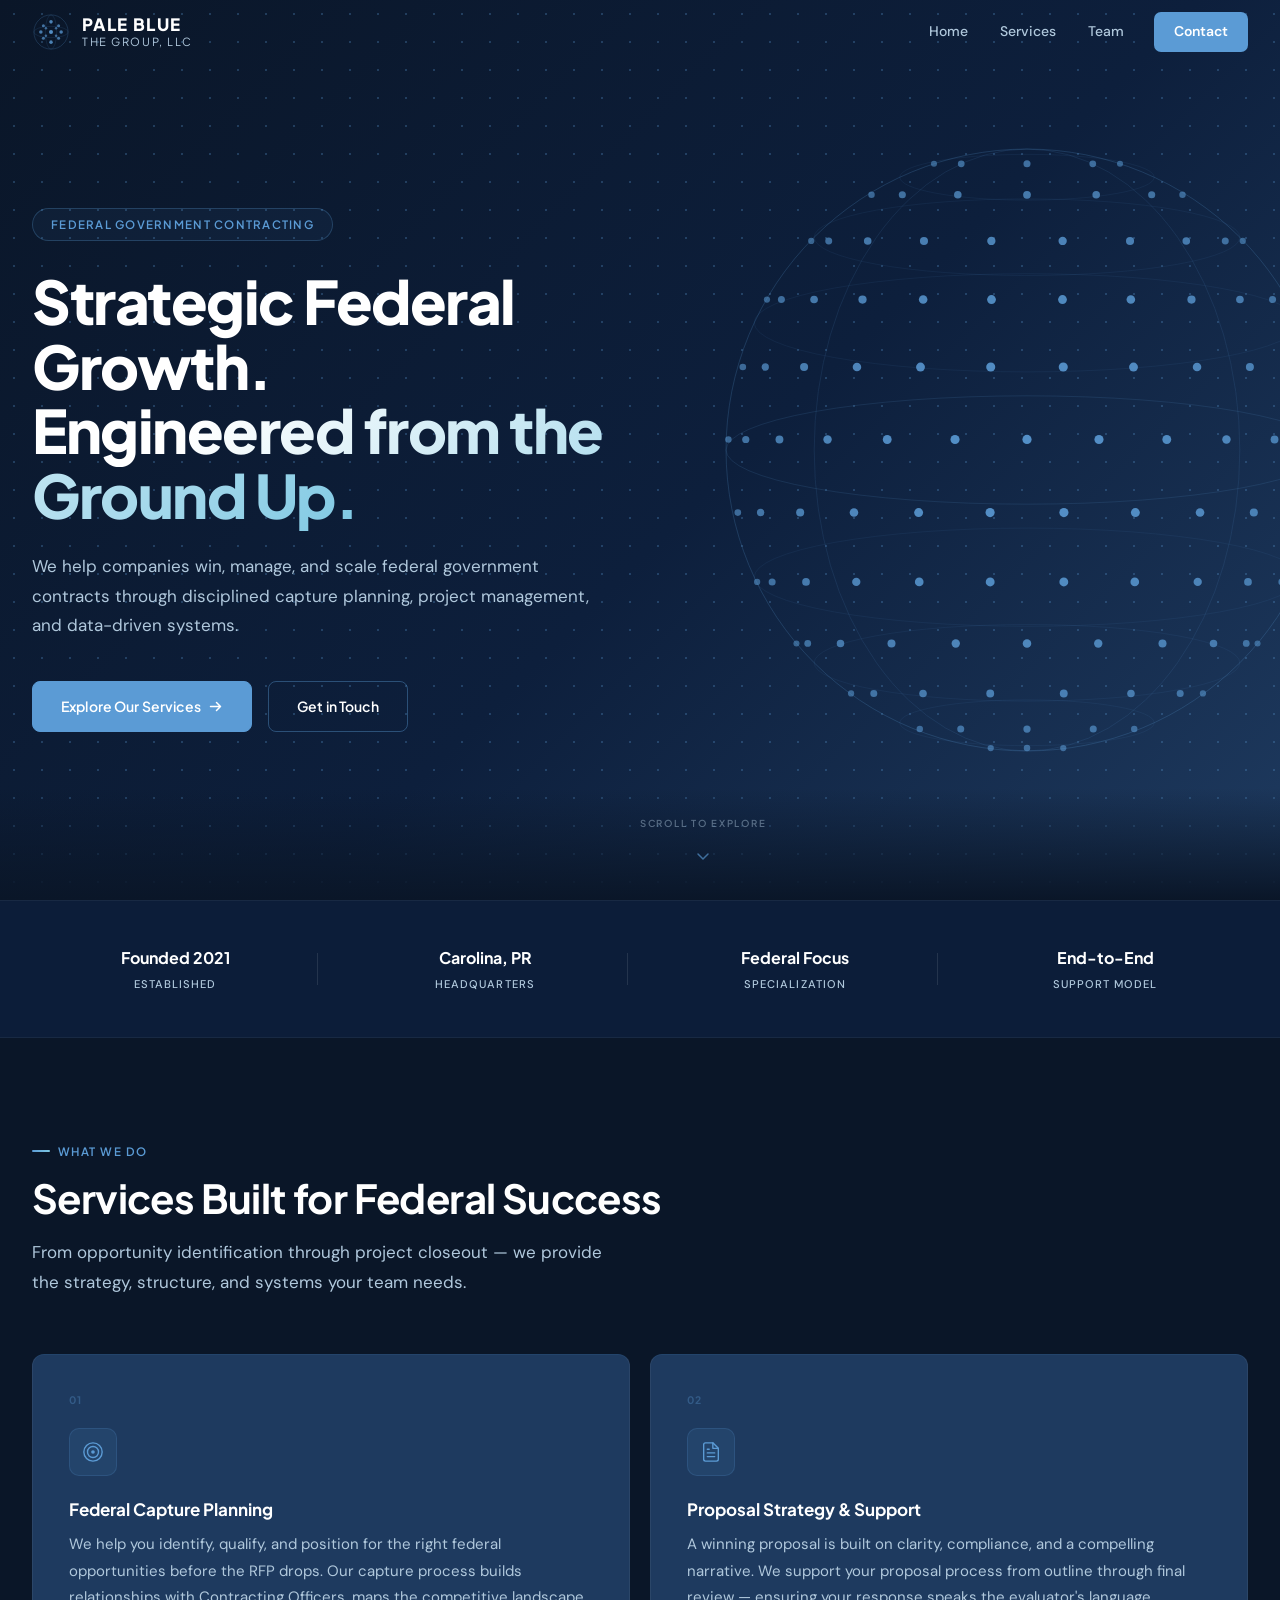
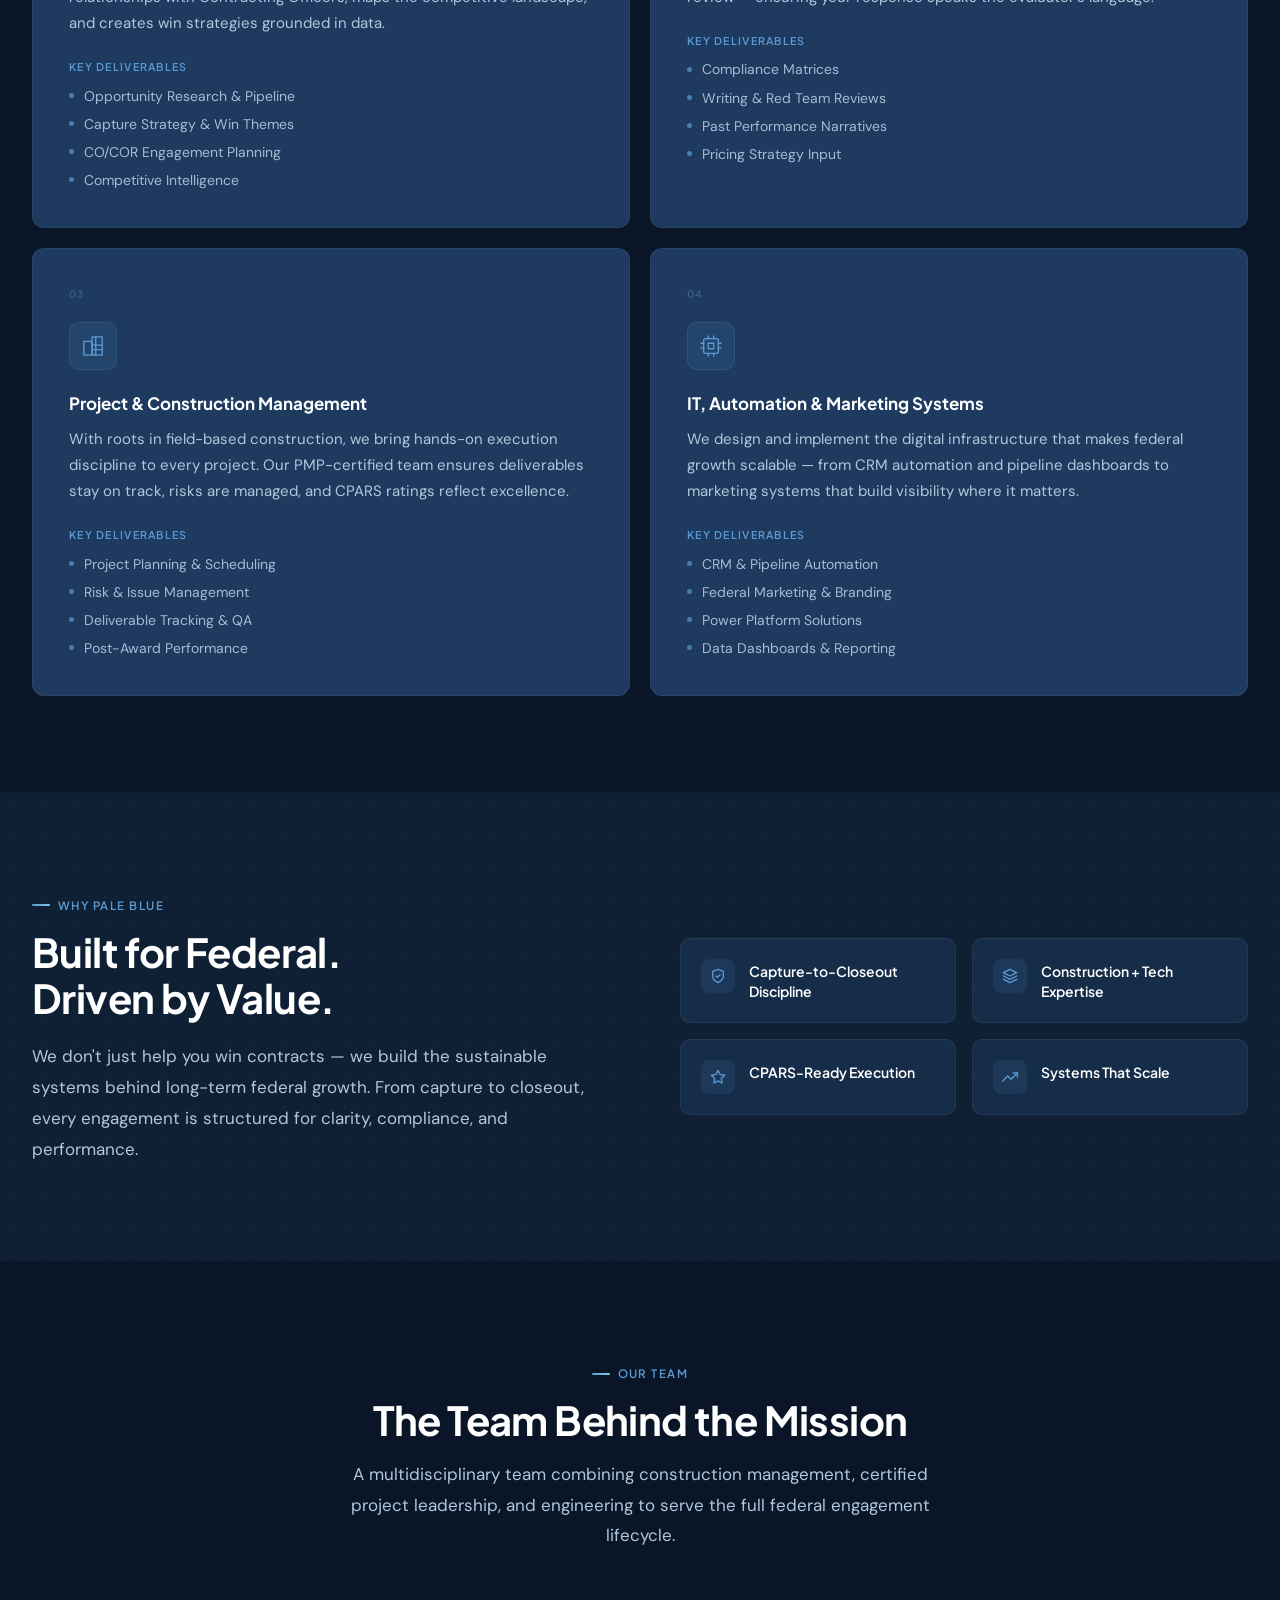
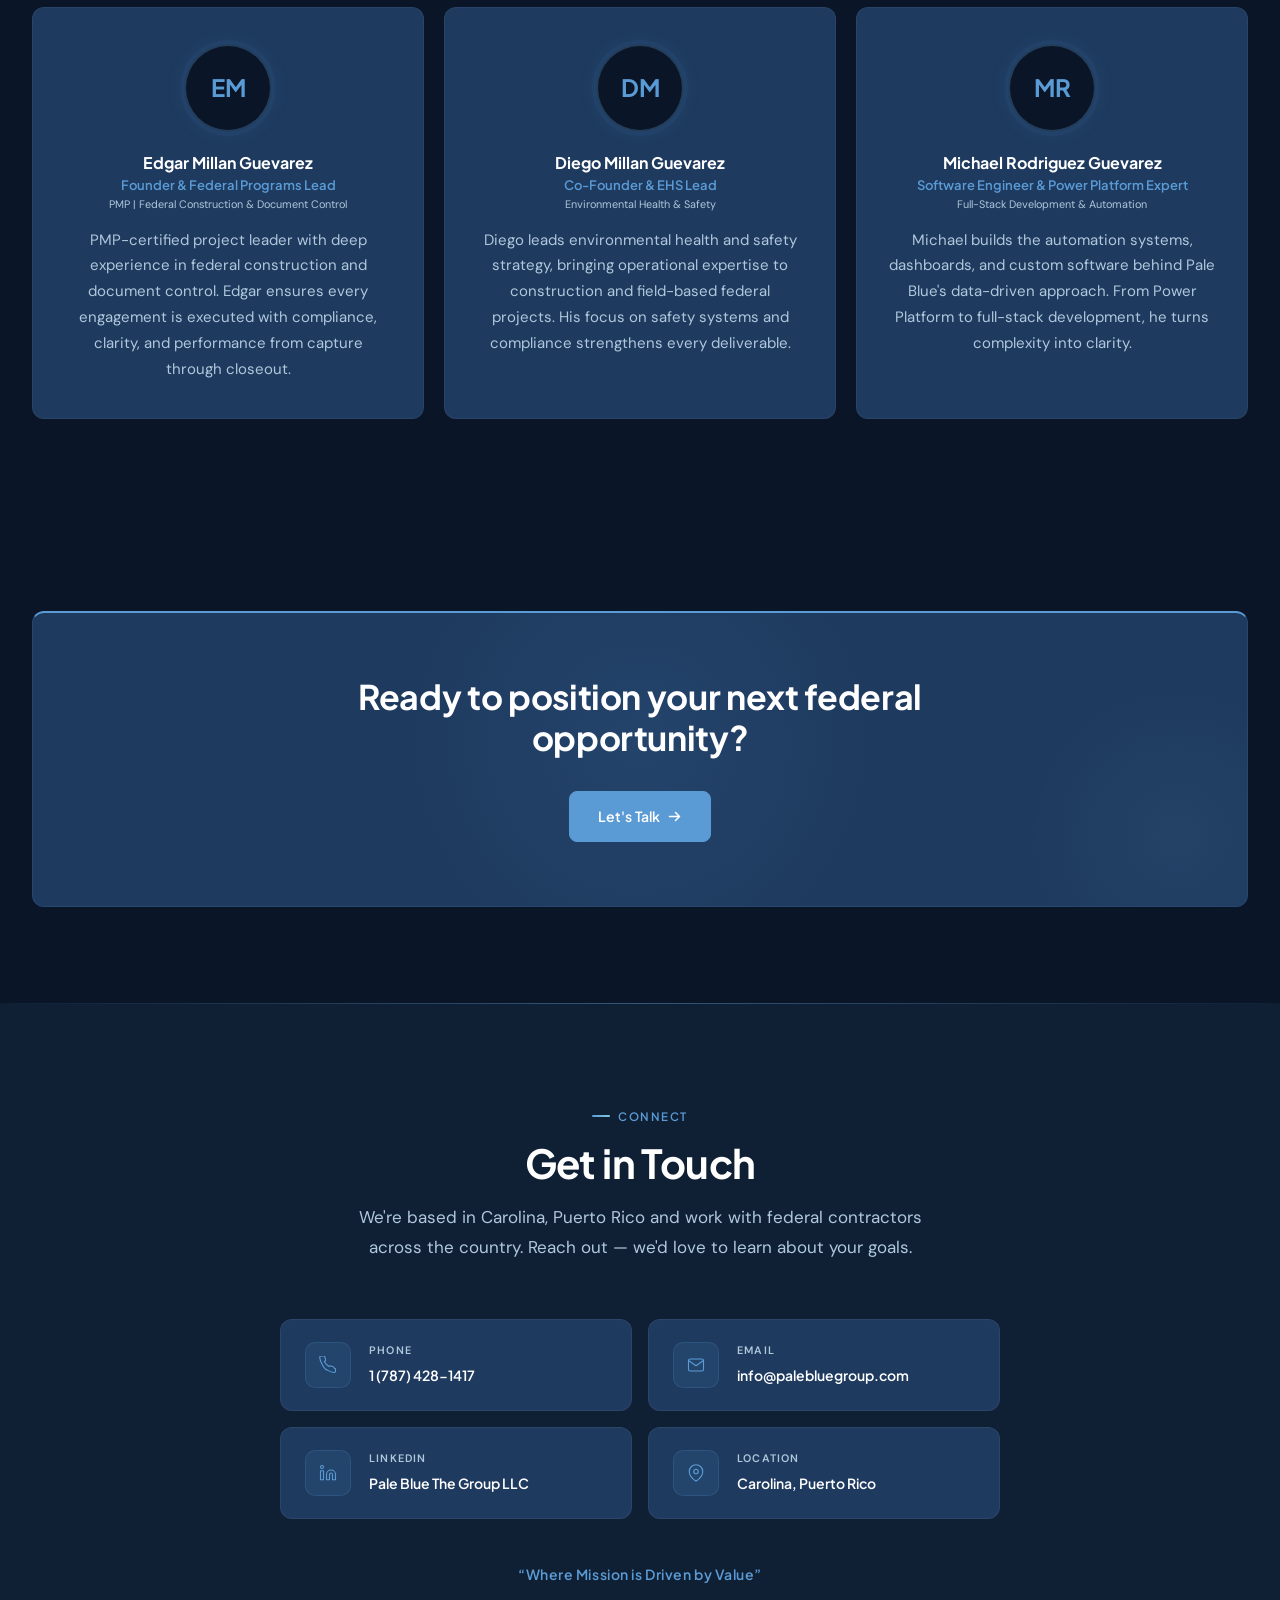
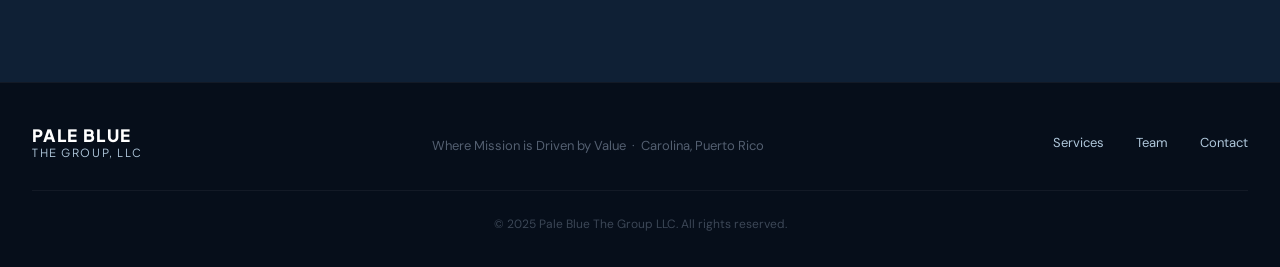
==== index.html @ 9ac55e11 "Rename pale-blue-landing.html to index.html" ====
<!DOCTYPE html>
<html lang="en">
<head>
  <meta charset="UTF-8" />
  <meta name="viewport" content="width=device-width, initial-scale=1.0" />
  <title>Pale Blue The Group LLC | Federal Government Contracting</title>
  <meta name="description" content="Pale Blue The Group LLC helps companies win, manage, and scale federal government contracts through disciplined capture planning, project management, and data-driven systems. Based in Carolina, Puerto Rico." />
  <meta property="og:title" content="Pale Blue The Group LLC | Federal Government Contracting" />
  <meta property="og:description" content="Strategic federal growth, engineered from the ground up. Where Mission is Driven by Value." />
  <meta property="og:type" content="website" />
  <link rel="preconnect" href="https://fonts.googleapis.com" />
  <link rel="preconnect" href="https://fonts.gstatic.com" crossorigin />
  <link href="https://fonts.googleapis.com/css2?family=Plus+Jakarta+Sans:wght@400;500;600;700;800&family=DM+Sans:ital,wght@0,400;0,500;1,400&display=swap" rel="stylesheet" />

  <style>
    /* ============================================================
       CUSTOM PROPERTIES
       ============================================================ */
    :root {
      --navy:        #0a1628;
      --blue:        #1e3a5f;
      --pale:        #5b9bd5;
      --glow:        #7ec8e3;
      --white:       #ffffff;
      --muted:       #b0c8dc;
      --section-alt: #0f2035;
      --darkest:     #060e1a;

      --font-display: 'Plus Jakarta Sans', system-ui, sans-serif;
      --font-body:    'DM Sans', system-ui, sans-serif;

      --max-w:   1280px;
      --r:       12px;
      --py:      6rem;

      --ease-out: cubic-bezier(0.25, 0.1, 0.25, 1);
    }

    /* ============================================================
       RESET & BASE
       ============================================================ */
    *, *::before, *::after { box-sizing: border-box; margin: 0; padding: 0; }
    html { scroll-behavior: smooth; -webkit-text-size-adjust: 100%; }
    body {
      font-family: var(--font-body);
      background: var(--navy);
      color: var(--white);
      line-height: 1.65;
      -webkit-font-smoothing: antialiased;
      -moz-osx-font-smoothing: grayscale;
      overflow-x: hidden;
    }
    a { text-decoration: none; color: inherit; }
    button { cursor: pointer; border: none; background: none; font-family: inherit; }
    ul, ol { list-style: none; }
    img { display: block; max-width: 100%; }
    svg { display: block; }

    /* ============================================================
       LAYOUT
       ============================================================ */
    .container {
      width: 100%;
      max-width: var(--max-w);
      margin: 0 auto;
      padding: 0 1.5rem;
    }
    @media (min-width: 768px)  { .container { padding: 0 2.5rem; } }
    @media (min-width: 1280px) { .container { padding: 0 2rem;   } }

    /* ============================================================
       TYPOGRAPHY BASE
       ============================================================ */
    h1, h2, h3, h4, h5, h6 {
      font-family: var(--font-display);
      font-weight: 700;
      line-height: 1.15;
      color: var(--white);
    }

    /* ============================================================
       ANIMATIONS — HERO (CSS-DRIVEN, ON LOAD)
       ============================================================ */
    @keyframes fadeUp {
      from { opacity: 0; transform: translateY(26px); }
      to   { opacity: 1; transform: translateY(0);    }
    }

    @keyframes globeSpin {
      from { transform: rotate(0deg);   }
      to   { transform: rotate(360deg); }
    }

    @keyframes globePulse {
      0%, 100% { opacity: 0.14; }
      50%       { opacity: 0.26; }
    }

    @keyframes scrollBounce {
      0%, 100% { transform: translateY(0);   opacity: 0.5; }
      50%       { transform: translateY(9px); opacity: 1;   }
    }

    @keyframes lineGrow {
      0%, 100% { opacity: 0.3; height: 28px; }
      50%       { opacity: 0.8; height: 40px; }
    }

    /* ============================================================
       SCROLL-TRIGGER ANIMATIONS (Intersection Observer)
       ============================================================ */
    .reveal {
      opacity: 0;
      transform: translateY(44px) scale(0.97);
      transition: opacity 0.7s cubic-bezier(0.22, 1, 0.36, 1),
                  transform 0.7s cubic-bezier(0.22, 1, 0.36, 1);
    }
    .reveal.visible { opacity: 1; transform: translateY(0) scale(1); }
    .reveal-d1 { transition-delay: 0.12s; }
    .reveal-d2 { transition-delay: 0.24s; }
    .reveal-d3 { transition-delay: 0.36s; }
    .reveal-d4 { transition-delay: 0.48s; }

    /* ============================================================
       SCROLL PROGRESS BAR
       ============================================================ */
    #progress-bar {
      position: fixed;
      top: 0;
      left: 0;
      height: 2px;
      width: 0%;
      background: linear-gradient(90deg, var(--pale), var(--glow));
      z-index: 300;
      transition: width 0.1s linear;
      box-shadow: 0 0 8px rgba(91,155,213,0.6);
    }

    /* ============================================================
       SCROLL HINT (hero bottom)
       ============================================================ */
    .scroll-hint {
      position: absolute;
      bottom: 2.25rem;
      left: 50%;
      transform: translateX(-50%);
      z-index: 10;
      display: flex;
      flex-direction: column;
      align-items: center;
      gap: 0.5rem;
      cursor: pointer;
      animation: fadeUp 0.7s ease-out 1.3s both;
      text-decoration: none;
    }
    .scroll-hint-label {
      font-family: var(--font-display);
      font-size: 0.6rem;
      font-weight: 600;
      letter-spacing: 0.18em;
      text-transform: uppercase;
      color: rgba(176,200,220,0.45);
    }
    .scroll-hint-line {
      width: 1px;
      background: linear-gradient(to bottom, rgba(91,155,213,0.6), transparent);
      animation: lineGrow 2.2s ease-in-out infinite;
    }
    .scroll-hint-chevron {
      color: rgba(91,155,213,0.65);
      animation: scrollBounce 2.2s ease-in-out infinite;
    }

    /* ============================================================
       BUTTONS
       ============================================================ */
    .btn {
      display: inline-flex;
      align-items: center;
      gap: 0.45rem;
      padding: 0.8125rem 1.75rem;
      border-radius: 8px;
      font-family: var(--font-display);
      font-size: 0.875rem;
      font-weight: 600;
      letter-spacing: 0.01em;
      transition: background 0.25s ease, border-color 0.25s ease,
                  transform 0.25s ease, box-shadow 0.25s ease;
      white-space: nowrap;
      cursor: pointer;
    }
    .btn-primary {
      background: var(--pale);
      color: var(--white);
      border: 1.5px solid var(--pale);
    }
    .btn-primary:hover {
      background: var(--glow);
      border-color: var(--glow);
      transform: translateY(-2px);
      box-shadow: 0 8px 28px rgba(91,155,213,0.32);
    }
    .btn-outline {
      background: transparent;
      color: var(--white);
      border: 1.5px solid rgba(91,155,213,0.4);
    }
    .btn-outline:hover {
      background: rgba(91,155,213,0.07);
      border-color: rgba(91,155,213,0.65);
      transform: translateY(-2px);
    }

    /* ============================================================
       SECTION SHARED
       ============================================================ */
    .eyebrow {
      display: inline-flex;
      align-items: center;
      gap: 0.5rem;
      font-family: var(--font-display);
      font-size: 0.72rem;
      font-weight: 600;
      letter-spacing: 0.13em;
      text-transform: uppercase;
      color: var(--pale);
      margin-bottom: 0.875rem;
    }
    .eyebrow::before {
      content: '';
      display: block;
      width: 18px;
      height: 2px;
      background: linear-gradient(90deg, var(--pale), var(--glow));
      border-radius: 1px;
      flex-shrink: 0;
    }
    .section-title {
      font-size: clamp(1.75rem, 3.5vw, 2.5rem);
      font-weight: 700;
      letter-spacing: -0.015em;
    }
    .section-sub {
      margin-top: 1rem;
      font-size: 1.0625rem;
      line-height: 1.8;
      color: var(--muted);
      max-width: 580px;
    }
    .section-header { margin-bottom: 3.5rem; }
    .section-header.centered { text-align: center; }
    .section-header.centered .section-sub { margin-left: auto; margin-right: auto; }

    /* ============================================================
       NAVBAR
       ============================================================ */
    #navbar {
      position: fixed;
      inset: 0 0 auto;
      z-index: 100;
      background: transparent;
      transition: background 0.3s ease, box-shadow 0.3s ease, backdrop-filter 0.3s ease;
    }
    #navbar.scrolled {
      background: rgba(10,22,40,0.97);
      box-shadow: 0 1px 0 rgba(91,155,213,0.1);
      backdrop-filter: blur(10px);
      -webkit-backdrop-filter: blur(10px);
    }
    .nav-inner {
      display: flex;
      align-items: center;
      justify-content: space-between;
      height: 64px;
    }
    .logo {
      display: flex;
      align-items: center;
      gap: 0.75rem;
    }
    .logo-globe-sm {
      flex-shrink: 0;
    }
    .logo-text {
      display: flex;
      flex-direction: column;
      line-height: 1;
    }
    .logo-main {
      font-family: var(--font-display);
      font-size: 1.0625rem;
      font-weight: 800;
      letter-spacing: 0.08em;
      color: var(--white);
    }
    .logo-sub {
      font-family: var(--font-display);
      font-size: 0.7rem;
      font-weight: 400;
      letter-spacing: 0.14em;
      text-transform: uppercase;
      color: var(--muted);
      margin-top: 3px;
    }
    .nav-links {
      display: none;
      align-items: center;
      gap: 0.25rem;
    }
    @media (min-width: 768px) { .nav-links { display: flex; } }
    .nav-links a {
      padding: 0.5rem 0.875rem;
      font-family: var(--font-body);
      font-size: 0.875rem;
      font-weight: 500;
      color: var(--muted);
      border-radius: 7px;
      transition: color 0.2s ease, background 0.2s ease;
    }
    .nav-links a:hover { color: var(--white); background: rgba(255,255,255,0.05); }
    .nav-cta {
      margin-left: 0.75rem;
      padding: 0.5rem 1.25rem !important;
      background: var(--pale) !important;
      color: var(--white) !important;
      border-radius: 8px;
      font-weight: 600 !important;
      transition: background 0.2s ease, transform 0.2s ease, box-shadow 0.2s ease !important;
    }
    .nav-cta:hover {
      background: var(--glow) !important;
      transform: translateY(-1px) !important;
      box-shadow: 0 4px 16px rgba(91,155,213,0.3) !important;
    }
    .hamburger {
      display: flex;
      align-items: center;
      justify-content: center;
      width: 40px;
      height: 40px;
      color: var(--muted);
      border-radius: 8px;
      transition: background 0.2s ease, color 0.2s ease;
    }
    .hamburger:hover { background: rgba(255,255,255,0.06); color: var(--white); }
    @media (min-width: 768px) { .hamburger { display: none; } }

    /* ============================================================
       MOBILE MENU
       ============================================================ */
    #mobile-menu {
      position: fixed;
      inset: 0;
      z-index: 200;
      background: var(--navy);
      display: flex;
      flex-direction: column;
      padding: 1.25rem 1.5rem 2.5rem;
      transform: translateX(100%);
      transition: transform 0.32s var(--ease-out);
    }
    #mobile-menu.open { transform: translateX(0); }
    .mob-header {
      display: flex;
      align-items: center;
      justify-content: space-between;
      height: 64px;
      margin-bottom: 2rem;
    }
    .mob-close {
      display: flex;
      align-items: center;
      justify-content: center;
      width: 40px;
      height: 40px;
      color: var(--muted);
      border-radius: 8px;
      transition: color 0.2s ease;
    }
    .mob-close:hover { color: var(--white); }
    .mob-nav { display: flex; flex-direction: column; gap: 0.375rem; }
    .mob-nav a {
      display: block;
      padding: 1rem 1.25rem;
      font-family: var(--font-display);
      font-size: 1.125rem;
      font-weight: 600;
      color: var(--muted);
      border-radius: 10px;
      transition: background 0.2s ease, color 0.2s ease;
    }
    .mob-nav a:hover { background: rgba(255,255,255,0.05); color: var(--white); }
    .mob-footer {
      margin-top: auto;
      padding-top: 1.75rem;
      border-top: 1px solid rgba(255,255,255,0.07);
    }
    .mob-footer p { font-size: 0.8125rem; color: var(--muted); }

    /* ============================================================
       HERO
       ============================================================ */
    #hero {
      position: relative;
      min-height: 100vh;
      background: linear-gradient(135deg, var(--navy) 0%, #0d1f3c 55%, var(--blue) 100%);
      display: flex;
      align-items: center;
      overflow: hidden;
    }
    /* Dot grid overlay */
    #hero::before {
      content: '';
      position: absolute;
      inset: 0;
      background-image: radial-gradient(circle, rgba(91,155,213,0.28) 1px, transparent 1px);
      background-size: 28px 28px;
      pointer-events: none;
    }
    /* Bottom fade */
    #hero::after {
      content: '';
      position: absolute;
      bottom: 0;
      left: 0;
      right: 0;
      height: 7rem;
      background: linear-gradient(to top, var(--navy), transparent);
      pointer-events: none;
    }
    .hero-globe-wrap {
      position: absolute;
      right: -6%;
      top: 50%;
      transform: translateY(-50%);
      width: 52vw;
      max-width: 660px;
      aspect-ratio: 1 / 1;
      pointer-events: none;
      animation: globePulse 9s ease-in-out infinite;
    }
    .hero-globe-wrap svg {
      width: 100%;
      height: 100%;
      animation: globeSpin 100s linear infinite;
    }
    @media (max-width: 767px) {
      .hero-globe-wrap {
        right: -25%;
        top: 20%;
        transform: none;
        width: 95vw;
        opacity: 0.45;
        animation: globePulse 9s ease-in-out infinite;
      }
      .hero-globe-wrap svg { animation: none; }
    }
    .hero-inner {
      position: relative;
      z-index: 2;
      padding-top: 8.5rem;
      padding-bottom: 5rem;
    }
    @media (min-width: 768px) { .hero-inner { padding-top: 7.5rem; padding-bottom: 5rem; } }
    .hero-content { max-width: 700px; }
    .hero-eyebrow {
      display: inline-flex;
      align-items: center;
      gap: 0.5rem;
      padding: 0.375rem 1.125rem;
      border: 1px solid rgba(91,155,213,0.28);
      background: rgba(91,155,213,0.06);
      border-radius: 100px;
      font-family: var(--font-display);
      font-size: 0.72rem;
      font-weight: 600;
      letter-spacing: 0.11em;
      text-transform: uppercase;
      color: var(--pale);
      margin-bottom: 1.75rem;
      animation: fadeUp 0.7s ease-out 0s both;
    }
    .hero-title {
      font-size: clamp(2.25rem, 5vw, 3.75rem);
      font-weight: 800;
      line-height: 1.08;
      letter-spacing: -0.025em;
      margin-bottom: 1.5rem;
      animation: fadeUp 0.7s ease-out 0.18s both;
    }
    .hero-title .gradient-text {
      background: linear-gradient(135deg, var(--white) 20%, var(--glow) 100%);
      -webkit-background-clip: text;
      -webkit-text-fill-color: transparent;
      background-clip: text;
    }
    .hero-sub {
      font-size: 1.0625rem;
      line-height: 1.75;
      color: var(--muted);
      max-width: 570px;
      margin-bottom: 2.5rem;
      animation: fadeUp 0.7s ease-out 0.36s both;
    }
    .hero-ctas {
      display: flex;
      flex-wrap: wrap;
      gap: 1rem;
      animation: fadeUp 0.7s ease-out 0.54s both;
    }

    /* ============================================================
       TRUST BAR
       ============================================================ */
    #trust {
      background: rgba(13,31,60,0.85);
      border-top: 1px solid rgba(255,255,255,0.05);
      border-bottom: 1px solid rgba(255,255,255,0.05);
      padding: 2.25rem 0;
    }
    .trust-grid {
      display: grid;
      grid-template-columns: repeat(2, 1fr);
      gap: 1.5rem;
    }
    @media (min-width: 640px) { .trust-grid { grid-template-columns: repeat(4, 1fr); } }
    .trust-item {
      position: relative;
      display: flex;
      flex-direction: column;
      align-items: center;
      text-align: center;
      padding: 0.5rem 1rem;
    }
    @media (min-width: 640px) {
      .trust-item:not(:last-child)::after {
        content: '';
        position: absolute;
        right: 0;
        top: 50%;
        transform: translateY(-50%);
        width: 1px;
        height: 2rem;
        background: rgba(255,255,255,0.1);
      }
    }
    .trust-value {
      font-family: var(--font-display);
      font-size: 1rem;
      font-weight: 700;
      color: var(--white);
      margin-bottom: 0.2rem;
    }
    .trust-label {
      font-size: 0.7rem;
      font-weight: 500;
      color: var(--muted);
      letter-spacing: 0.09em;
      text-transform: uppercase;
    }

    /* ============================================================
       SERVICES
       ============================================================ */
    #services {
      padding: var(--py) 0;
      background: var(--navy);
    }
    .services-grid {
      display: grid;
      grid-template-columns: 1fr;
      gap: 1.25rem;
    }
    @media (min-width: 768px) {
      .services-grid { grid-template-columns: repeat(2, 1fr); }
    }
    .card {
      background: var(--blue);
      border: 1px solid rgba(255,255,255,0.06);
      border-top: 1px solid rgba(91,155,213,0.1);
      border-radius: var(--r);
      padding: 2.25rem;
      transition: transform 0.35s cubic-bezier(0.22,1,0.36,1),
                  box-shadow 0.35s ease,
                  border-color 0.35s ease;
      position: relative;
      overflow: hidden;
    }
    .card::after {
      content: '';
      position: absolute;
      inset: 0;
      background: linear-gradient(135deg, rgba(91,155,213,0.04) 0%, transparent 60%);
      opacity: 0;
      transition: opacity 0.35s ease;
      pointer-events: none;
    }
    .card:hover {
      transform: translateY(-6px);
      box-shadow: 0 12px 48px rgba(10,22,40,0.6), 0 0 0 1px rgba(91,155,213,0.25);
      border-color: rgba(91,155,213,0.3);
      border-top-color: rgba(91,155,213,0.5);
    }
    .card:hover::after { opacity: 1; }
    .card-num {
      font-family: var(--font-display);
      font-size: 0.65rem;
      font-weight: 700;
      letter-spacing: 0.12em;
      color: rgba(91,155,213,0.35);
      margin-bottom: 1.25rem;
    }
    .card-icon {
      display: flex;
      align-items: center;
      justify-content: center;
      width: 48px;
      height: 48px;
      border-radius: 10px;
      background: rgba(91,155,213,0.1);
      border: 1px solid rgba(91,155,213,0.18);
      color: var(--pale);
      margin-bottom: 1.5rem;
    }
    .card-icon svg {
      width: 22px;
      height: 22px;
      stroke: currentColor;
      stroke-width: 1.5;
      fill: none;
      stroke-linecap: round;
      stroke-linejoin: round;
    }
    .card-title {
      font-family: var(--font-display);
      font-size: 1.0625rem;
      font-weight: 700;
      color: var(--white);
      margin-bottom: 0.75rem;
    }
    .card-desc {
      font-size: 0.9375rem;
      line-height: 1.74;
      color: var(--muted);
      margin-bottom: 1.375rem;
    }
    .deliverables-heading {
      font-family: var(--font-display);
      font-size: 0.67rem;
      font-weight: 600;
      letter-spacing: 0.12em;
      text-transform: uppercase;
      color: var(--pale);
      margin-bottom: 0.625rem;
    }
    .deliverables-list {
      display: flex;
      flex-direction: column;
      gap: 0.45rem;
    }
    .del-item {
      display: flex;
      align-items: flex-start;
      gap: 0.6rem;
      font-size: 0.875rem;
      color: rgba(176,200,220,0.92);
      line-height: 1.5;
    }
    .del-dot {
      flex-shrink: 0;
      width: 5px;
      height: 5px;
      border-radius: 50%;
      background: var(--pale);
      opacity: 0.7;
      margin-top: 0.45rem;
    }

    /* ============================================================
       WHY PALE BLUE
       ============================================================ */
    #why {
      padding: var(--py) 0;
      background: var(--section-alt);
      position: relative;
    }
    #why::before {
      content: '';
      position: absolute;
      inset: 0;
      background-image: radial-gradient(circle, rgba(91,155,213,0.07) 1px, transparent 1px);
      background-size: 30px 30px;
      pointer-events: none;
    }
    .why-inner {
      position: relative;
      z-index: 1;
      display: grid;
      grid-template-columns: 1fr;
      gap: 3rem;
    }
    @media (min-width: 1024px) {
      .why-inner {
        grid-template-columns: 1fr 1fr;
        gap: 5rem;
        align-items: center;
      }
    }
    .why-body {
      font-size: 1.0625rem;
      line-height: 1.82;
      color: var(--muted);
      margin-top: 1.25rem;
    }
    .value-grid {
      display: grid;
      grid-template-columns: 1fr 1fr;
      gap: 1rem;
    }
    .value-point {
      background: rgba(30,58,95,0.5);
      border: 1px solid rgba(255,255,255,0.06);
      border-radius: 10px;
      padding: 1.25rem;
      display: flex;
      align-items: flex-start;
      gap: 0.875rem;
      transition: border-color 0.3s ease;
    }
    .value-point:hover { border-color: rgba(91,155,213,0.22); }
    .value-icon {
      flex-shrink: 0;
      width: 34px;
      height: 34px;
      display: flex;
      align-items: center;
      justify-content: center;
      background: rgba(91,155,213,0.1);
      border-radius: 8px;
      color: var(--pale);
    }
    .value-icon svg {
      width: 16px;
      height: 16px;
      stroke: currentColor;
      stroke-width: 2;
      fill: none;
      stroke-linecap: round;
      stroke-linejoin: round;
    }
    .value-text {
      font-family: var(--font-display);
      font-size: 0.875rem;
      font-weight: 600;
      color: var(--white);
      line-height: 1.4;
      padding-top: 0.2rem;
    }

    /* ============================================================
       TEAM
       ============================================================ */
    #team {
      padding: var(--py) 0;
      background: var(--navy);
    }
    .team-grid {
      display: grid;
      grid-template-columns: 1fr;
      gap: 1.25rem;
    }
    @media (min-width: 640px)  { .team-grid { grid-template-columns: repeat(2, 1fr); } }
    @media (min-width: 1024px) { .team-grid { grid-template-columns: repeat(3, 1fr); } }
    .team-card {
      background: var(--blue);
      border: 1px solid rgba(255,255,255,0.05);
      border-radius: var(--r);
      padding: 2.25rem 2rem;
      text-align: center;
      transition: border-color 0.3s ease, box-shadow 0.3s ease, transform 0.3s ease;
    }
    .team-card:hover {
      border-color: rgba(91,155,213,0.18);
      box-shadow: 0 4px 32px rgba(10,22,40,0.55);
      transform: translateY(-3px);
    }
    .team-avatar {
      width: 88px;
      height: 88px;
      border-radius: 50%;
      background: var(--navy);
      border: 2px solid rgba(91,155,213,0.3);
      display: flex;
      align-items: center;
      justify-content: center;
      margin: 0 auto 1.375rem;
      box-shadow: 0 0 0 4px rgba(91,155,213,0.06), 0 0 20px rgba(91,155,213,0.1);
      transition: box-shadow 0.3s ease, border-color 0.3s ease;
    }
    .team-card:hover .team-avatar {
      border-color: rgba(91,155,213,0.55);
      box-shadow: 0 0 0 5px rgba(91,155,213,0.1), 0 0 28px rgba(91,155,213,0.2);
    }
    .team-initials {
      font-family: var(--font-display);
      font-size: 1.5rem;
      font-weight: 700;
      color: var(--pale);
    }
    .team-name {
      font-family: var(--font-display);
      font-size: 1rem;
      font-weight: 700;
      color: var(--white);
      margin-bottom: 0.25rem;
    }
    .team-role {
      font-family: var(--font-display);
      font-size: 0.8125rem;
      font-weight: 600;
      color: var(--pale);
      margin-bottom: 0.9375rem;
      line-height: 1.4;
    }
    .team-bio {
      font-size: 0.9375rem;
      line-height: 1.72;
      color: var(--muted);
    }

    /* ============================================================
       CTA BANNER
       ============================================================ */
    #cta {
      padding: var(--py) 0;
      background: var(--navy);
    }
    .cta-card {
      position: relative;
      overflow: hidden;
      background: var(--blue);
      border: 1px solid rgba(91,155,213,0.15);
      border-top: 2px solid var(--pale);
      border-radius: var(--r);
      padding: 4rem 2.5rem;
      text-align: center;
    }
    /* Radial glow backdrop */
    .cta-card::before {
      content: '';
      position: absolute;
      top: -120px;
      left: 50%;
      transform: translateX(-50%);
      width: 500px;
      height: 500px;
      background: radial-gradient(circle, rgba(91,155,213,0.1) 0%, transparent 65%);
      pointer-events: none;
    }
    .cta-card::after {
      content: '';
      position: absolute;
      bottom: -80px;
      right: -80px;
      width: 300px;
      height: 300px;
      background: radial-gradient(circle, rgba(126,200,227,0.06) 0%, transparent 70%);
      pointer-events: none;
    }
    .cta-title {
      position: relative;
      z-index: 1;
      font-size: clamp(1.5rem, 3vw, 2.125rem);
      font-weight: 700;
      letter-spacing: -0.01em;
      max-width: 640px;
      margin: 0 auto 2rem;
      line-height: 1.2;
    }
    .cta-btn-wrap {
      position: relative;
      z-index: 1;
    }

    /* ============================================================
       CONTACT
       ============================================================ */
    #contact {
      padding: var(--py) 0;
      background: var(--section-alt);
      position: relative;
    }
    /* Pale blue divider at top */
    #contact::before {
      content: '';
      position: absolute;
      top: 0;
      left: 0;
      right: 0;
      height: 1px;
      background: linear-gradient(90deg, transparent 0%, var(--pale) 50%, transparent 100%);
      opacity: 0.45;
    }
    .contact-grid {
      display: grid;
      grid-template-columns: repeat(2, 1fr);
      gap: 1rem;
      max-width: 720px;
      margin: 0 auto;
    }
    @media (max-width: 500px) { .contact-grid { grid-template-columns: 1fr; } }
    .contact-item {
      display: flex;
      align-items: center;
      gap: 1.125rem;
      padding: 1.375rem 1.5rem;
      background: var(--blue);
      border: 1px solid rgba(255,255,255,0.06);
      border-radius: var(--r);
      color: inherit;
      transition: border-color 0.3s ease, background 0.3s ease, transform 0.3s ease;
    }
    .contact-item:hover {
      border-color: rgba(91,155,213,0.28);
      background: rgba(30,58,95,0.85);
      transform: translateY(-2px);
    }
    .contact-icon-wrap {
      flex-shrink: 0;
      width: 46px;
      height: 46px;
      border-radius: 10px;
      background: rgba(91,155,213,0.1);
      border: 1px solid rgba(91,155,213,0.18);
      display: flex;
      align-items: center;
      justify-content: center;
      color: var(--pale);
    }
    .contact-icon-wrap svg {
      width: 18px;
      height: 18px;
      stroke: currentColor;
      stroke-width: 1.5;
      fill: none;
      stroke-linecap: round;
      stroke-linejoin: round;
    }
    .contact-label {
      display: block;
      font-size: 0.68rem;
      font-weight: 600;
      letter-spacing: 0.11em;
      text-transform: uppercase;
      color: var(--muted);
      margin-bottom: 0.25rem;
    }
    .contact-value {
      display: block;
      font-family: var(--font-display);
      font-size: 0.875rem;
      font-weight: 600;
      color: var(--white);
    }
    .contact-tagline {
      text-align: center;
      margin-top: 2.75rem;
      font-family: var(--font-display);
      font-size: 0.875rem;
      font-weight: 600;
      color: var(--pale);
      letter-spacing: 0.04em;
      opacity: 0.85;
    }

    /* ============================================================
       FOOTER
       ============================================================ */
    footer {
      background: var(--darkest);
      border-top: 1px solid rgba(255,255,255,0.05);
      padding: 2.75rem 0 2rem;
    }
    .footer-top {
      display: flex;
      flex-direction: column;
      align-items: center;
      gap: 1.75rem;
      text-align: center;
      padding-bottom: 2rem;
      border-bottom: 1px solid rgba(255,255,255,0.05);
    }
    @media (min-width: 768px) {
      .footer-top {
        flex-direction: row;
        justify-content: space-between;
        text-align: left;
      }
    }
    .footer-tagline {
      font-size: 0.8125rem;
      color: rgba(148,163,184,0.55);
      margin-top: 0.35rem;
    }
    .footer-nav {
      display: flex;
      align-items: center;
      gap: 2rem;
    }
    .footer-nav a {
      font-size: 0.8125rem;
      color: var(--muted);
      transition: color 0.2s ease;
    }
    .footer-nav a:hover { color: var(--white); }
    .footer-bottom {
      padding-top: 1.5rem;
      text-align: center;
    }
    .footer-copy {
      font-size: 0.75rem;
      color: rgba(148,163,184,0.38);
    }
  </style>
</head>

<body>

  <!-- Scroll progress indicator -->
  <div id="progress-bar" aria-hidden="true"></div>

  <!-- ============================================================
       NAVBAR
       ============================================================ -->
  <header id="navbar">
    <div class="container nav-inner">
      <!-- Logo -->
      <a href="#hero" class="logo" aria-label="Pale Blue The Group LLC — Home">
        <!-- Small globe SVG -->
        <svg class="logo-globe-sm" width="38" height="38" viewBox="0 0 30 30" fill="none" xmlns="http://www.w3.org/2000/svg" aria-hidden="true">
          <circle cx="15" cy="15" r="13.5" stroke="rgba(91,155,213,0.35)" stroke-width="0.5" fill="none"/>
          <ellipse cx="15" cy="15" rx="13.5" ry="4.5" stroke="rgba(91,155,213,0.2)" stroke-width="0.5" fill="none"/>
          <ellipse cx="15" cy="15" rx="4.5" ry="13.5" stroke="rgba(91,155,213,0.2)" stroke-width="0.5" fill="none"/>
          <circle cx="15" cy="7"  r="1.4" fill="#5b9bd5" opacity="0.8"/>
          <circle cx="21" cy="10" r="1.2" fill="#5b9bd5" opacity="0.7"/>
          <circle cx="23" cy="15" r="1.4" fill="#5b9bd5" opacity="0.75"/>
          <circle cx="21" cy="20" r="1.2" fill="#5b9bd5" opacity="0.7"/>
          <circle cx="15" cy="23" r="1.4" fill="#5b9bd5" opacity="0.8"/>
          <circle cx="9"  cy="20" r="1.2" fill="#5b9bd5" opacity="0.7"/>
          <circle cx="7"  cy="15" r="1.4" fill="#5b9bd5" opacity="0.75"/>
          <circle cx="9"  cy="10" r="1.2" fill="#5b9bd5" opacity="0.7"/>
          <circle cx="15" cy="15" r="1.6" fill="#5b9bd5" opacity="0.9"/>
          <circle cx="19" cy="12" r="1.0" fill="#5b9bd5" opacity="0.6"/>
          <circle cx="19" cy="18" r="1.0" fill="#5b9bd5" opacity="0.6"/>
          <circle cx="11" cy="18" r="1.0" fill="#5b9bd5" opacity="0.6"/>
          <circle cx="11" cy="12" r="1.0" fill="#5b9bd5" opacity="0.6"/>
        </svg>
        <div class="logo-text">
          <span class="logo-main">PALE BLUE</span>
          <span class="logo-sub">THE GROUP, LLC</span>
        </div>
      </a>

      <!-- Desktop nav -->
      <nav class="nav-links" aria-label="Primary navigation">
        <a href="#hero">Home</a>
        <a href="#services">Services</a>
        <a href="#team">Team</a>
        <a href="#contact" class="nav-cta">Contact</a>
      </nav>

      <!-- Hamburger -->
      <button class="hamburger" id="hamburger" aria-label="Open mobile menu" aria-expanded="false" aria-controls="mobile-menu">
        <svg width="20" height="20" viewBox="0 0 20 20" fill="none" aria-hidden="true">
          <line x1="2" y1="5"  x2="18" y2="5"  stroke="currentColor" stroke-width="1.5" stroke-linecap="round"/>
          <line x1="2" y1="10" x2="18" y2="10" stroke="currentColor" stroke-width="1.5" stroke-linecap="round"/>
          <line x1="2" y1="15" x2="14" y2="15" stroke="currentColor" stroke-width="1.5" stroke-linecap="round"/>
        </svg>
      </button>
    </div>
  </header>

  <!-- ============================================================
       MOBILE MENU
       ============================================================ -->
  <div id="mobile-menu" role="dialog" aria-modal="true" aria-label="Mobile navigation">
    <div class="mob-header">
      <a href="#hero" class="logo" aria-label="Home">
        <div class="logo-text">
          <span class="logo-main">PALE BLUE</span>
          <span class="logo-sub">THE GROUP, LLC</span>
        </div>
      </a>
      <button class="mob-close" id="mob-close" aria-label="Close mobile menu">
        <svg width="20" height="20" viewBox="0 0 20 20" fill="none" aria-hidden="true">
          <line x1="4" y1="4" x2="16" y2="16" stroke="currentColor" stroke-width="1.5" stroke-linecap="round"/>
          <line x1="16" y1="4" x2="4"  y2="16" stroke="currentColor" stroke-width="1.5" stroke-linecap="round"/>
        </svg>
      </button>
    </div>
    <nav class="mob-nav" aria-label="Mobile navigation">
      <a href="#hero">Home</a>
      <a href="#services">Services</a>
      <a href="#why">Why Pale Blue</a>
      <a href="#team">Team</a>
      <a href="#contact">Contact</a>
    </nav>
    <div class="mob-footer">
      <p>1 (787) 428-1417 &nbsp;·&nbsp; Carolina, Puerto Rico</p>
    </div>
  </div>

  <!-- ============================================================
       MAIN CONTENT
       ============================================================ -->
  <main>

    <!-- ===========================================================
         1. HERO
         =========================================================== -->
    <section id="hero" aria-labelledby="hero-title">
      <!-- Globe (JS fills the SVG) -->
      <div class="hero-globe-wrap" aria-hidden="true">
        <svg id="globe-svg" viewBox="0 0 500 500" xmlns="http://www.w3.org/2000/svg"></svg>
      </div>

      <div class="container hero-inner">
        <div class="hero-content">
          <div class="hero-eyebrow">Federal Government Contracting</div>
          <h1 class="hero-title" id="hero-title">
            Strategic Federal Growth.<br>
            <span class="gradient-text">Engineered from the Ground Up.</span>
          </h1>
          <p class="hero-sub">
            We help companies win, manage, and scale federal government contracts through disciplined capture planning, project management, and data-driven systems.
          </p>
          <div class="hero-ctas">
            <a href="#services" class="btn btn-primary">
              Explore Our Services
              <svg width="15" height="15" viewBox="0 0 15 15" fill="none" aria-hidden="true" style="stroke:currentColor;stroke-width:1.5;stroke-linecap:round;stroke-linejoin:round"><path d="M2.5 7.5h10M8.5 3.5l4 4-4 4"/></svg>
            </a>
            <a href="#contact" class="btn btn-outline">Get in Touch</a>
          </div>
        </div>
      </div>

      <!-- Scroll hint -->
      <a href="#trust" class="scroll-hint" aria-label="Scroll down">
        <span class="scroll-hint-label">Scroll to explore</span>
        <span class="scroll-hint-line" aria-hidden="true"></span>
        <span class="scroll-hint-chevron" aria-hidden="true">
          <svg width="16" height="16" viewBox="0 0 16 16" fill="none"><path d="M3 6l5 5 5-5" stroke="currentColor" stroke-width="1.5" stroke-linecap="round" stroke-linejoin="round"/></svg>
        </span>
      </a>
    </section>

    <!-- ===========================================================
         2. TRUST BAR
         =========================================================== -->
    <section id="trust" aria-label="Company highlights">
      <div class="container">
        <div class="trust-grid reveal">
          <div class="trust-item">
            <span class="trust-value">Founded 2021</span>
            <span class="trust-label">Established</span>
          </div>
          <div class="trust-item">
            <span class="trust-value">Carolina, PR</span>
            <span class="trust-label">Headquarters</span>
          </div>
          <div class="trust-item">
            <span class="trust-value">Federal Focus</span>
            <span class="trust-label">Specialization</span>
          </div>
          <div class="trust-item">
            <span class="trust-value">End-to-End</span>
            <span class="trust-label">Support Model</span>
          </div>
        </div>
      </div>
    </section>

    <!-- ===========================================================
         3. SERVICES
         =========================================================== -->
    <section id="services" aria-labelledby="services-title">
      <div class="container">
        <div class="section-header reveal">
          <span class="eyebrow">What We Do</span>
          <h2 class="section-title" id="services-title">Services Built for Federal Success</h2>
          <p class="section-sub">From opportunity identification through project closeout — we provide the strategy, structure, and systems your team needs.</p>
        </div>

        <div class="services-grid">
          <!-- Card 1 -->
          <article class="card reveal">
            <div class="card-num" aria-hidden="true">01</div>
            <div class="card-icon" aria-hidden="true">
              <!-- Target icon -->
              <svg viewBox="0 0 24 24"><circle cx="12" cy="12" r="10"/><circle cx="12" cy="12" r="6"/><circle cx="12" cy="12" r="2" fill="currentColor" stroke="none"/></svg>
            </div>
            <h3 class="card-title">Federal Capture Planning</h3>
            <p class="card-desc">We help you identify, qualify, and position for the right federal opportunities before the RFP drops. Our capture process builds relationships with Contracting Officers, maps the competitive landscape, and creates win strategies grounded in data.</p>
            <div class="deliverables-heading">Key Deliverables</div>
            <ul class="deliverables-list" aria-label="Deliverables for Federal Capture Planning">
              <li class="del-item"><span class="del-dot" aria-hidden="true"></span>Opportunity Research &amp; Pipeline</li>
              <li class="del-item"><span class="del-dot" aria-hidden="true"></span>Capture Strategy &amp; Win Themes</li>
              <li class="del-item"><span class="del-dot" aria-hidden="true"></span>CO/COR Engagement Planning</li>
              <li class="del-item"><span class="del-dot" aria-hidden="true"></span>Competitive Intelligence</li>
            </ul>
          </article>

          <!-- Card 2 -->
          <article class="card reveal reveal-d1">
            <div class="card-num" aria-hidden="true">02</div>
            <div class="card-icon" aria-hidden="true">
              <!-- Document icon -->
              <svg viewBox="0 0 24 24"><path d="M14 2H6a2 2 0 0 0-2 2v16a2 2 0 0 0 2 2h12a2 2 0 0 0 2-2V8z"/><polyline points="14 2 14 8 20 8"/><line x1="16" y1="13" x2="8" y2="13"/><line x1="16" y1="17" x2="8" y2="17"/><line x1="10" y1="9" x2="8" y2="9"/></svg>
            </div>
            <h3 class="card-title">Proposal Strategy &amp; Support</h3>
            <p class="card-desc">A winning proposal is built on clarity, compliance, and a compelling narrative. We support your proposal process from outline through final review — ensuring your response speaks the evaluator's language.</p>
            <div class="deliverables-heading">Key Deliverables</div>
            <ul class="deliverables-list" aria-label="Deliverables for Proposal Strategy">
              <li class="del-item"><span class="del-dot" aria-hidden="true"></span>Compliance Matrices</li>
              <li class="del-item"><span class="del-dot" aria-hidden="true"></span>Writing &amp; Red Team Reviews</li>
              <li class="del-item"><span class="del-dot" aria-hidden="true"></span>Past Performance Narratives</li>
              <li class="del-item"><span class="del-dot" aria-hidden="true"></span>Pricing Strategy Input</li>
            </ul>
          </article>

          <!-- Card 3 -->
          <article class="card reveal">
            <div class="card-num" aria-hidden="true">03</div>
            <div class="card-icon" aria-hidden="true">
              <!-- Building/construction icon -->
              <svg viewBox="0 0 24 24"><rect x="2" y="7" width="9" height="15"/><rect x="11" y="2" width="11" height="20"/><line x1="15" y1="2" x2="15" y2="22"/><line x1="11" y1="11" x2="22" y2="11"/><line x1="11" y1="16" x2="22" y2="16"/></svg>
            </div>
            <h3 class="card-title">Project &amp; Construction Management</h3>
            <p class="card-desc">With roots in field-based construction, we bring hands-on execution discipline to every project. Our PMP-certified team ensures deliverables stay on track, risks are managed, and CPARS ratings reflect excellence.</p>
            <div class="deliverables-heading">Key Deliverables</div>
            <ul class="deliverables-list" aria-label="Deliverables for Project Management">
              <li class="del-item"><span class="del-dot" aria-hidden="true"></span>Project Planning &amp; Scheduling</li>
              <li class="del-item"><span class="del-dot" aria-hidden="true"></span>Risk &amp; Issue Management</li>
              <li class="del-item"><span class="del-dot" aria-hidden="true"></span>Deliverable Tracking &amp; QA</li>
              <li class="del-item"><span class="del-dot" aria-hidden="true"></span>Post-Award Performance</li>
            </ul>
          </article>

          <!-- Card 4 -->
          <article class="card reveal reveal-d1">
            <div class="card-num" aria-hidden="true">04</div>
            <div class="card-icon" aria-hidden="true">
              <!-- CPU/circuit icon -->
              <svg viewBox="0 0 24 24"><rect x="4" y="4" width="16" height="16" rx="2"/><rect x="9" y="9" width="6" height="6"/><line x1="9"  y1="1"  x2="9"  y2="4"/><line x1="15" y1="1"  x2="15" y2="4"/><line x1="9"  y1="20" x2="9"  y2="23"/><line x1="15" y1="20" x2="15" y2="23"/><line x1="20" y1="9"  x2="23" y2="9"/><line x1="20" y1="14" x2="23" y2="14"/><line x1="1"  y1="9"  x2="4"  y2="9"/><line x1="1"  y1="14" x2="4"  y2="14"/></svg>
            </div>
            <h3 class="card-title">IT, Automation &amp; Marketing Systems</h3>
            <p class="card-desc">We design and implement the digital infrastructure that makes federal growth scalable — from CRM automation and pipeline dashboards to marketing systems that build visibility where it matters.</p>
            <div class="deliverables-heading">Key Deliverables</div>
            <ul class="deliverables-list" aria-label="Deliverables for IT and Automation">
              <li class="del-item"><span class="del-dot" aria-hidden="true"></span>CRM &amp; Pipeline Automation</li>
              <li class="del-item"><span class="del-dot" aria-hidden="true"></span>Federal Marketing &amp; Branding</li>
              <li class="del-item"><span class="del-dot" aria-hidden="true"></span>Power Platform Solutions</li>
              <li class="del-item"><span class="del-dot" aria-hidden="true"></span>Data Dashboards &amp; Reporting</li>
            </ul>
          </article>
        </div>
      </div>
    </section>

    <!-- ===========================================================
         4. WHY PALE BLUE
         =========================================================== -->
    <section id="why" aria-labelledby="why-title">
      <div class="container">
        <div class="why-inner">
          <!-- Left: text -->
          <div>
            <div class="reveal">
              <span class="eyebrow">Why Pale Blue</span>
              <h2 class="section-title" id="why-title">Built for Federal.<br>Driven by Value.</h2>
              <p class="why-body">
                We don't just help you win contracts — we build the sustainable systems behind long-term federal growth. From capture to closeout, every engagement is structured for clarity, compliance, and performance.
              </p>
            </div>
          </div>

          <!-- Right: value grid -->
          <div class="value-grid reveal reveal-d2">
            <div class="value-point">
              <div class="value-icon" aria-hidden="true">
                <!-- Shield check -->
                <svg viewBox="0 0 24 24"><path d="M12 22s8-4 8-10V5l-8-3-8 3v7c0 6 8 10 8 10z"/><polyline points="9 12 11 14 15 10"/></svg>
              </div>
              <span class="value-text">Capture-to-Closeout Discipline</span>
            </div>
            <div class="value-point">
              <div class="value-icon" aria-hidden="true">
                <!-- Hard hat / layers -->
                <svg viewBox="0 0 24 24"><polygon points="12 2 2 7 12 12 22 7 12 2"/><polyline points="2 17 12 22 22 17"/><polyline points="2 12 12 17 22 12"/></svg>
              </div>
              <span class="value-text">Construction + Tech Expertise</span>
            </div>
            <div class="value-point">
              <div class="value-icon" aria-hidden="true">
                <!-- Star -->
                <svg viewBox="0 0 24 24"><polygon points="12 2 15.09 8.26 22 9.27 17 14.14 18.18 21.02 12 17.77 5.82 21.02 7 14.14 2 9.27 8.91 8.26 12 2"/></svg>
              </div>
              <span class="value-text">CPARS-Ready Execution</span>
            </div>
            <div class="value-point">
              <div class="value-icon" aria-hidden="true">
                <!-- Trending up -->
                <svg viewBox="0 0 24 24"><polyline points="23 6 13.5 15.5 8.5 10.5 1 18"/><polyline points="17 6 23 6 23 12"/></svg>
              </div>
              <span class="value-text">Systems That Scale</span>
            </div>
          </div>
        </div>
      </div>
    </section>

    <!-- ===========================================================
         5. TEAM
         =========================================================== -->
    <section id="team" aria-labelledby="team-title">
      <div class="container">
        <div class="section-header centered reveal">
          <span class="eyebrow">Our Team</span>
          <h2 class="section-title" id="team-title">The Team Behind the Mission</h2>
          <p class="section-sub" style="margin-left:auto;margin-right:auto;">A multidisciplinary team combining construction management, certified project leadership, and engineering to serve the full federal engagement lifecycle.</p>
        </div>

        <div class="team-grid">
          <!-- Edgar -->
          <article class="team-card reveal">
            <div class="team-avatar" aria-label="Edgar Millan Guevarez">
              <span class="team-initials" aria-hidden="true">EM</span>
            </div>
            <h3 class="team-name">Edgar Millan Guevarez</h3>
            <p class="team-role">Founder &amp; Federal Programs Lead<br><small style="font-weight:400;color:var(--muted);font-family:var(--font-body);">PMP | Federal Construction &amp; Document Control</small></p>
            <p class="team-bio">PMP-certified project leader with deep experience in federal construction and document control. Edgar ensures every engagement is executed with compliance, clarity, and performance from capture through closeout.</p>
          </article>

          <!-- Diego -->
          <article class="team-card reveal reveal-d2">
            <div class="team-avatar" aria-label="Diego Millan Guevarez">
              <span class="team-initials" aria-hidden="true">DM</span>
            </div>
            <h3 class="team-name">Diego Millan Guevarez</h3>
            <p class="team-role">Co-Founder &amp; EHS Lead<br><small style="font-weight:400;color:var(--muted);font-family:var(--font-body);">Environmental Health &amp; Safety</small></p>
            <p class="team-bio">Diego leads environmental health and safety strategy, bringing operational expertise to construction and field-based federal projects. His focus on safety systems and compliance strengthens every deliverable.</p>
          </article>

          <!-- Michael -->
          <article class="team-card reveal reveal-d4">
            <div class="team-avatar" aria-label="Michael Rodriguez Guevarez">
              <span class="team-initials" aria-hidden="true">MR</span>
            </div>
            <h3 class="team-name">Michael Rodriguez Guevarez</h3>
            <p class="team-role">Software Engineer &amp; Power Platform Expert<br><small style="font-weight:400;color:var(--muted);font-family:var(--font-body);">Full-Stack Development &amp; Automation</small></p>
            <p class="team-bio">Michael builds the automation systems, dashboards, and custom software behind Pale Blue's data-driven approach. From Power Platform to full-stack development, he turns complexity into clarity.</p>
          </article>
        </div>
      </div>
    </section>

    <!-- ===========================================================
         6. CTA BANNER
         =========================================================== -->
    <section id="cta" aria-labelledby="cta-title">
      <div class="container">
        <div class="cta-card reveal">
          <h2 class="cta-title" id="cta-title">Ready to position your next federal opportunity?</h2>
          <div class="cta-btn-wrap">
            <a href="#contact" class="btn btn-primary">
              Let's Talk
              <svg width="15" height="15" viewBox="0 0 15 15" fill="none" aria-hidden="true" style="stroke:currentColor;stroke-width:1.5;stroke-linecap:round;stroke-linejoin:round"><path d="M2.5 7.5h10M8.5 3.5l4 4-4 4"/></svg>
            </a>
          </div>
        </div>
      </div>
    </section>

    <!-- ===========================================================
         7. CONTACT
         =========================================================== -->
    <section id="contact" aria-labelledby="contact-title">
      <div class="container">
        <div class="section-header centered reveal">
          <span class="eyebrow">Connect</span>
          <h2 class="section-title" id="contact-title">Get in Touch</h2>
          <p class="section-sub" style="margin-left:auto;margin-right:auto;">We're based in Carolina, Puerto Rico and work with federal contractors across the country. Reach out — we'd love to learn about your goals.</p>
        </div>

        <div class="contact-grid">
          <!-- Phone -->
          <a href="tel:+17874281417" class="contact-item reveal">
            <div class="contact-icon-wrap" aria-hidden="true">
              <svg viewBox="0 0 24 24"><path d="M22 16.92v3a2 2 0 0 1-2.18 2 19.79 19.79 0 0 1-8.63-3.07C8.02 17.7 5.78 14.46 4.07 10.9A19.79 19.79 0 0 1 1 2.18 2 2 0 0 1 2.96 0h3a2 2 0 0 1 2 1.72 12.84 12.84 0 0 0 .7 2.81 2 2 0 0 1-.45 2.11L7.15 7.68a16 16 0 0 0 6.17 6.17l.07-.07a2 2 0 0 1 2.11-.45 12.84 12.84 0 0 0 2.81.7A2 2 0 0 1 20 16z"/></svg>
            </div>
            <div>
              <span class="contact-label">Phone</span>
              <span class="contact-value">1 (787) 428-1417</span>
            </div>
          </a>

          <!-- Email -->
          <a href="mailto:info@palebluegroup.com" class="contact-item reveal reveal-d1">
            <div class="contact-icon-wrap" aria-hidden="true">
              <svg viewBox="0 0 24 24"><path d="M4 4h16c1.1 0 2 .9 2 2v12c0 1.1-.9 2-2 2H4c-1.1 0-2-.9-2-2V6c0-1.1.9-2 2-2z"/><polyline points="22,6 12,13 2,6"/></svg>
            </div>
            <div>
              <span class="contact-label">Email</span>
              <span class="contact-value">info@palebluegroup.com</span>
            </div>
          </a>

          <!-- LinkedIn -->
          <a href="https://www.linkedin.com/company/pale-blue-the-group-llc" target="_blank" rel="noopener noreferrer" class="contact-item reveal reveal-d2">
            <div class="contact-icon-wrap" aria-hidden="true">
              <!-- LinkedIn icon -->
              <svg viewBox="0 0 24 24"><path d="M16 8a6 6 0 0 1 6 6v7h-4v-7a2 2 0 0 0-2-2 2 2 0 0 0-2 2v7h-4v-7a6 6 0 0 1 6-6z"/><rect x="2" y="9" width="4" height="12"/><circle cx="4" cy="4" r="2"/></svg>
            </div>
            <div>
              <span class="contact-label">LinkedIn</span>
              <span class="contact-value">Pale Blue The Group LLC</span>
            </div>
          </a>

          <!-- Location -->
          <div class="contact-item reveal reveal-d3" style="cursor:default;">
            <div class="contact-icon-wrap" aria-hidden="true">
              <!-- Map pin -->
              <svg viewBox="0 0 24 24"><path d="M21 10c0 7-9 13-9 13s-9-6-9-13a9 9 0 0 1 18 0z"/><circle cx="12" cy="10" r="3"/></svg>
            </div>
            <div>
              <span class="contact-label">Location</span>
              <span class="contact-value">Carolina, Puerto Rico</span>
            </div>
          </div>
        </div>

        <p class="contact-tagline reveal">&ldquo;Where Mission is Driven by Value&rdquo;</p>
      </div>
    </section>

  </main>

  <!-- ============================================================
       FOOTER
       ============================================================ -->
  <footer>
    <div class="container">
      <div class="footer-top">
        <!-- Brand -->
        <a href="#hero" class="logo" aria-label="Pale Blue The Group LLC — Top">
          <div class="logo-text">
            <span class="logo-main">PALE BLUE</span>
            <span class="logo-sub">THE GROUP, LLC</span>
          </div>
        </a>
        <p class="footer-tagline">Where Mission is Driven by Value &nbsp;·&nbsp; Carolina, Puerto Rico</p>
        <!-- Nav -->
        <nav class="footer-nav" aria-label="Footer navigation">
          <a href="#services">Services</a>
          <a href="#team">Team</a>
          <a href="#contact">Contact</a>
        </nav>
      </div>
      <div class="footer-bottom">
        <p class="footer-copy">© 2025 Pale Blue The Group LLC. All rights reserved.</p>
      </div>
    </div>
  </footer>

  <!-- ============================================================
       SCRIPTS
       ============================================================ -->
  <script>
    /* ---------------------------------------------------------------
       1. GLOBE GENERATION — orthographic projection dot sphere
       --------------------------------------------------------------- */
    (function buildGlobe() {
      var svg = document.getElementById('globe-svg');
      if (!svg) return;

      var SIZE = 500, cx = 250, cy = 250, R = 228;

      /* -- Latitude / longitude guide lines (back then front) -- */
      function addEllipse(rx, ry, stroke, opacity) {
        var el = document.createElementNS('http://www.w3.org/2000/svg', 'ellipse');
        el.setAttribute('cx', cx); el.setAttribute('cy', cy);
        el.setAttribute('rx', rx.toFixed(2)); el.setAttribute('ry', ry.toFixed(2));
        el.setAttribute('stroke', stroke); el.setAttribute('stroke-width', '0.6');
        el.setAttribute('fill', 'none'); el.setAttribute('opacity', opacity);
        svg.appendChild(el);
      }

      /* Outer circle */
      var outline = document.createElementNS('http://www.w3.org/2000/svg', 'circle');
      outline.setAttribute('cx', cx); outline.setAttribute('cy', cy);
      outline.setAttribute('r', R); outline.setAttribute('stroke', '#5b9bd5');
      outline.setAttribute('stroke-width', '0.5'); outline.setAttribute('fill', 'none');
      outline.setAttribute('opacity', '0.25');
      svg.appendChild(outline);

      /* Latitude rings (equator + 3 above + 3 below) */
      [0, 25, 45, 65].forEach(function(lat) {
        var latRad = lat * Math.PI / 180;
        var ry = R * 0.18 * Math.cos(latRad);
        var rx = R * Math.cos(latRad);
        var offsetY = -R * Math.sin(latRad);
        var op = lat === 0 ? '0.22' : '0.12';
        /* front half */
        var el = document.createElementNS('http://www.w3.org/2000/svg', 'ellipse');
        el.setAttribute('cx', cx); el.setAttribute('cy', (cy + offsetY).toFixed(2));
        el.setAttribute('rx', rx.toFixed(2)); el.setAttribute('ry', ry.toFixed(2));
        el.setAttribute('stroke', '#5b9bd5'); el.setAttribute('stroke-width', '0.5');
        el.setAttribute('fill', 'none'); el.setAttribute('opacity', op);
        svg.appendChild(el);
        if (lat !== 0) {
          /* mirror below equator */
          var el2 = document.createElementNS('http://www.w3.org/2000/svg', 'ellipse');
          el2.setAttribute('cx', cx); el2.setAttribute('cy', (cy - offsetY).toFixed(2));
          el2.setAttribute('rx', rx.toFixed(2)); el2.setAttribute('ry', ry.toFixed(2));
          el2.setAttribute('stroke', '#5b9bd5'); el2.setAttribute('stroke-width', '0.5');
          el2.setAttribute('fill', 'none'); el2.setAttribute('opacity', op);
          svg.appendChild(el2);
        }
      });

      /* Meridians */
      [0, 45, 90, 135].forEach(function(lon) {
        var lonRad = lon * Math.PI / 180;
        var el = document.createElementNS('http://www.w3.org/2000/svg', 'ellipse');
        el.setAttribute('cx', cx); el.setAttribute('cy', cy);
        el.setAttribute('rx', (R * Math.abs(Math.cos(lonRad))).toFixed(2));
        el.setAttribute('ry', R);
        el.setAttribute('stroke', '#5b9bd5'); el.setAttribute('stroke-width', '0.5');
        el.setAttribute('fill', 'none'); el.setAttribute('opacity', '0.1');
        svg.appendChild(el);
      });

      /* -- Dots on sphere surface -- */
      var LAT_STEP = 14; /* degrees */
      for (var lat = -82; lat <= 82; lat += LAT_STEP) {
        var latRad = lat * Math.PI / 180;
        var cosLat = Math.cos(latRad);
        /* Vary longitude step so dots are evenly spaced at all latitudes */
        var nLon = Math.max(6, Math.round(26 * cosLat));
        for (var i = 0; i < nLon; i++) {
          var lon = (i / nLon) * 360 - 180;
          var lonRad = lon * Math.PI / 180;

          /* Orthographic projection — only front hemisphere */
          var z = cosLat * Math.cos(lonRad); /* depth: 1=front, -1=back */
          if (z < -0.05) continue;

          var px = cx + R * cosLat * Math.sin(lonRad);
          var py = cy - R * Math.sin(latRad);

          /* Scale size and opacity with depth */
          var depth = (z + 1) / 2; /* 0…1 */
          var dotR = (1.1 + depth * 2.4).toFixed(2);
          var opacity = (0.18 + depth * 0.72).toFixed(2);

          var dot = document.createElementNS('http://www.w3.org/2000/svg', 'circle');
          dot.setAttribute('cx', px.toFixed(2));
          dot.setAttribute('cy', py.toFixed(2));
          dot.setAttribute('r', dotR);
          dot.setAttribute('fill', '#5b9bd5');
          dot.setAttribute('opacity', opacity);
          svg.appendChild(dot);
        }
      }
    })();

    /* ---------------------------------------------------------------
       2. SCROLL PROGRESS BAR
       --------------------------------------------------------------- */
    (function progressBar() {
      var bar = document.getElementById('progress-bar');
      function update() {
        var total = document.documentElement.scrollHeight - window.innerHeight;
        if (total <= 0) return;
        bar.style.width = ((window.scrollY / total) * 100).toFixed(2) + '%';
      }
      window.addEventListener('scroll', update, { passive: true });
      update();
    })();

    /* ---------------------------------------------------------------
       3. NAVBAR — scroll-triggered background
       --------------------------------------------------------------- */
    (function navbarScroll() {
      var navbar = document.getElementById('navbar');
      var lastY = 0;
      function onScroll() {
        var y = window.scrollY;
        if (y > 30 && !navbar.classList.contains('scrolled')) {
          navbar.classList.add('scrolled');
        } else if (y <= 30 && navbar.classList.contains('scrolled')) {
          navbar.classList.remove('scrolled');
        }
        lastY = y;
      }
      window.addEventListener('scroll', onScroll, { passive: true });
      onScroll(); /* run once on load */
    })();

    /* ---------------------------------------------------------------
       3. MOBILE MENU
       --------------------------------------------------------------- */
    (function mobileMenu() {
      var hamburger = document.getElementById('hamburger');
      var menu      = document.getElementById('mobile-menu');
      var closeBtn  = document.getElementById('mob-close');
      var links     = menu.querySelectorAll('.mob-nav a');

      function open() {
        menu.classList.add('open');
        hamburger.setAttribute('aria-expanded', 'true');
        document.body.style.overflow = 'hidden';
      }
      function close() {
        menu.classList.remove('open');
        hamburger.setAttribute('aria-expanded', 'false');
        document.body.style.overflow = '';
      }

      hamburger.addEventListener('click', open);
      closeBtn.addEventListener('click', close);
      links.forEach(function(link) {
        link.addEventListener('click', close);
      });
      /* Close on Escape */
      document.addEventListener('keydown', function(e) {
        if (e.key === 'Escape' && menu.classList.contains('open')) close();
      });
    })();

    /* ---------------------------------------------------------------
       4. INTERSECTION OBSERVER — scroll-reveal animations
       --------------------------------------------------------------- */
    (function scrollReveal() {
      var els = document.querySelectorAll('.reveal');
      if (!('IntersectionObserver' in window)) {
        /* Fallback: show everything immediately */
        els.forEach(function(el) { el.classList.add('visible'); });
        return;
      }
      var observer = new IntersectionObserver(function(entries) {
        entries.forEach(function(entry) {
          if (entry.isIntersecting) {
            entry.target.classList.add('visible');
            observer.unobserve(entry.target);
          }
        });
      }, { threshold: 0.08, rootMargin: '0px 0px -40px 0px' });

      els.forEach(function(el) { observer.observe(el); });
    })();

    /* ---------------------------------------------------------------
       5. SMOOTH SCROLL — nav links with offset for fixed header
       --------------------------------------------------------------- */
    (function smoothScroll() {
      document.querySelectorAll('a[href^="#"]').forEach(function(link) {
        link.addEventListener('click', function(e) {
          var id = link.getAttribute('href').slice(1);
          var target = document.getElementById(id);
          if (!target) return;
          e.preventDefault();
          var offset = 64; /* navbar height */
          var top = target.getBoundingClientRect().top + window.scrollY - offset;
          window.scrollTo({ top: top, behavior: 'smooth' });
        });
      });
    })();
  </script>
</body>
</html>
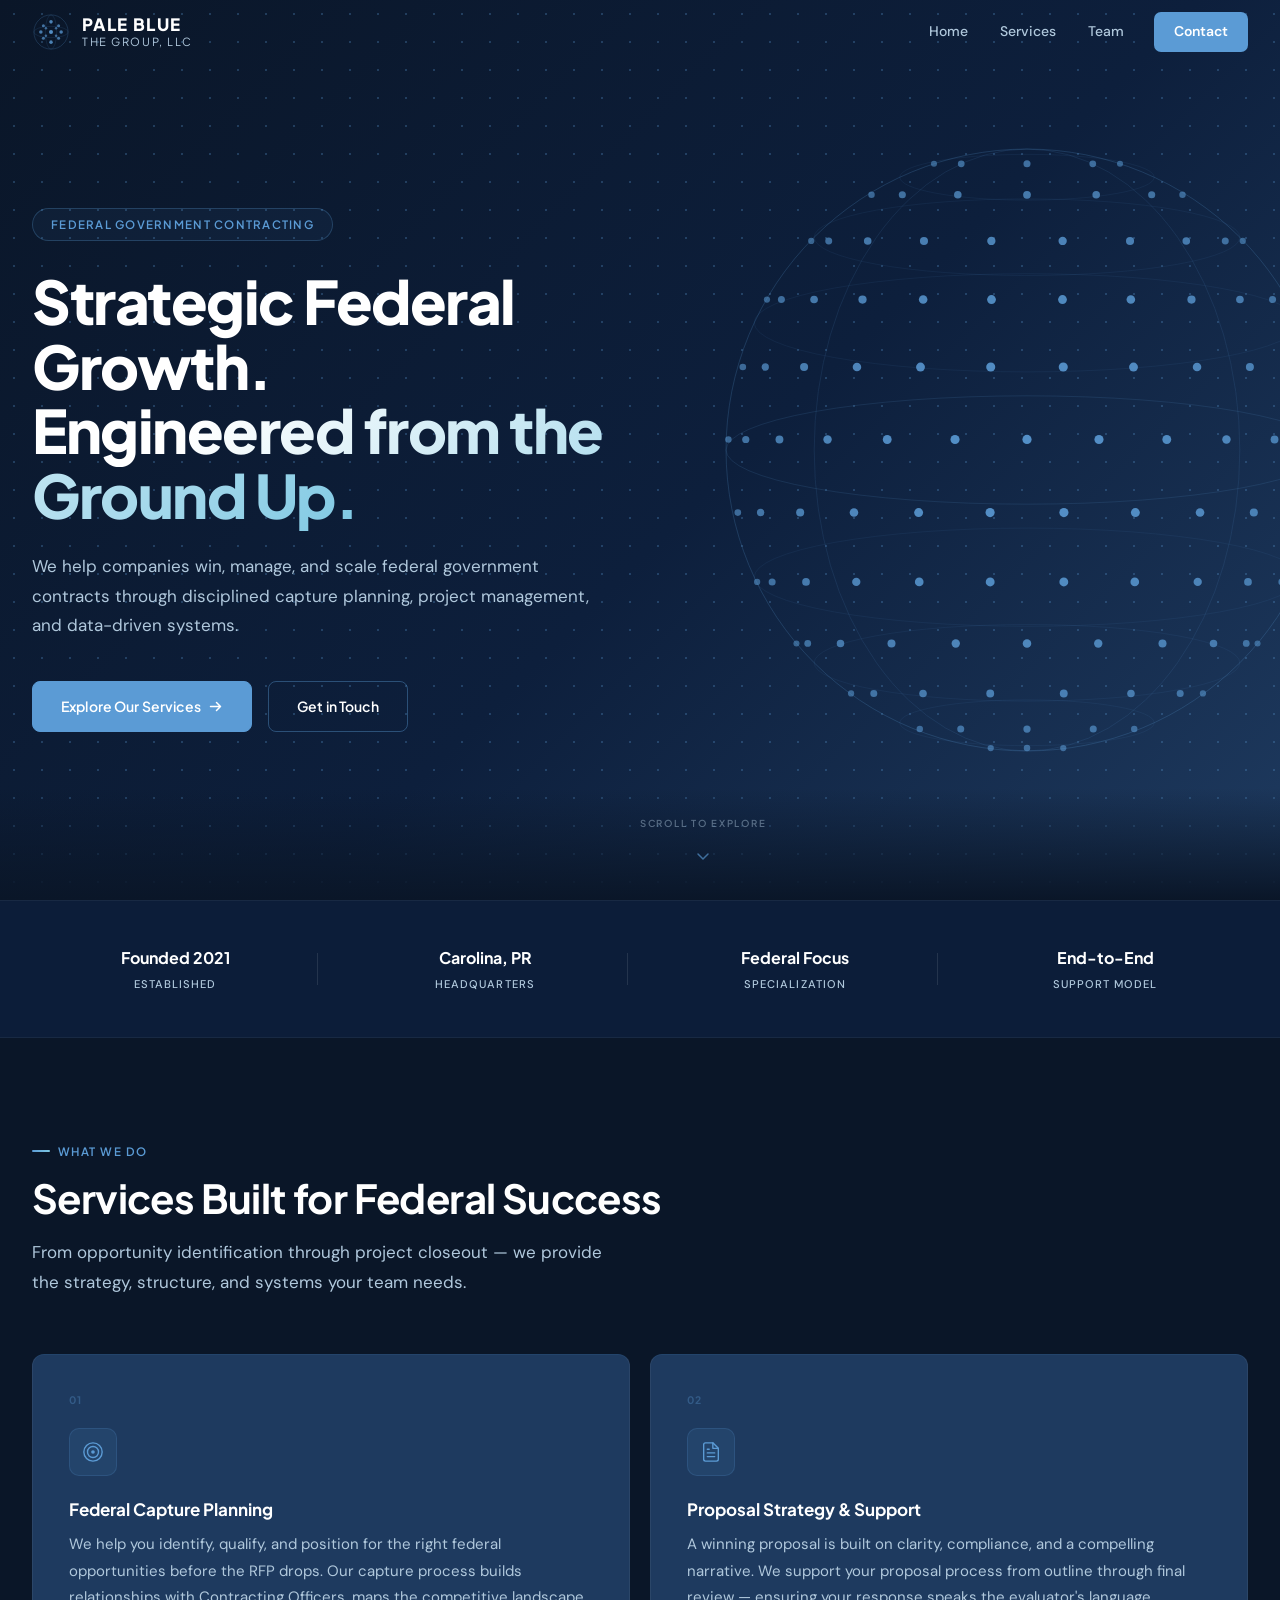
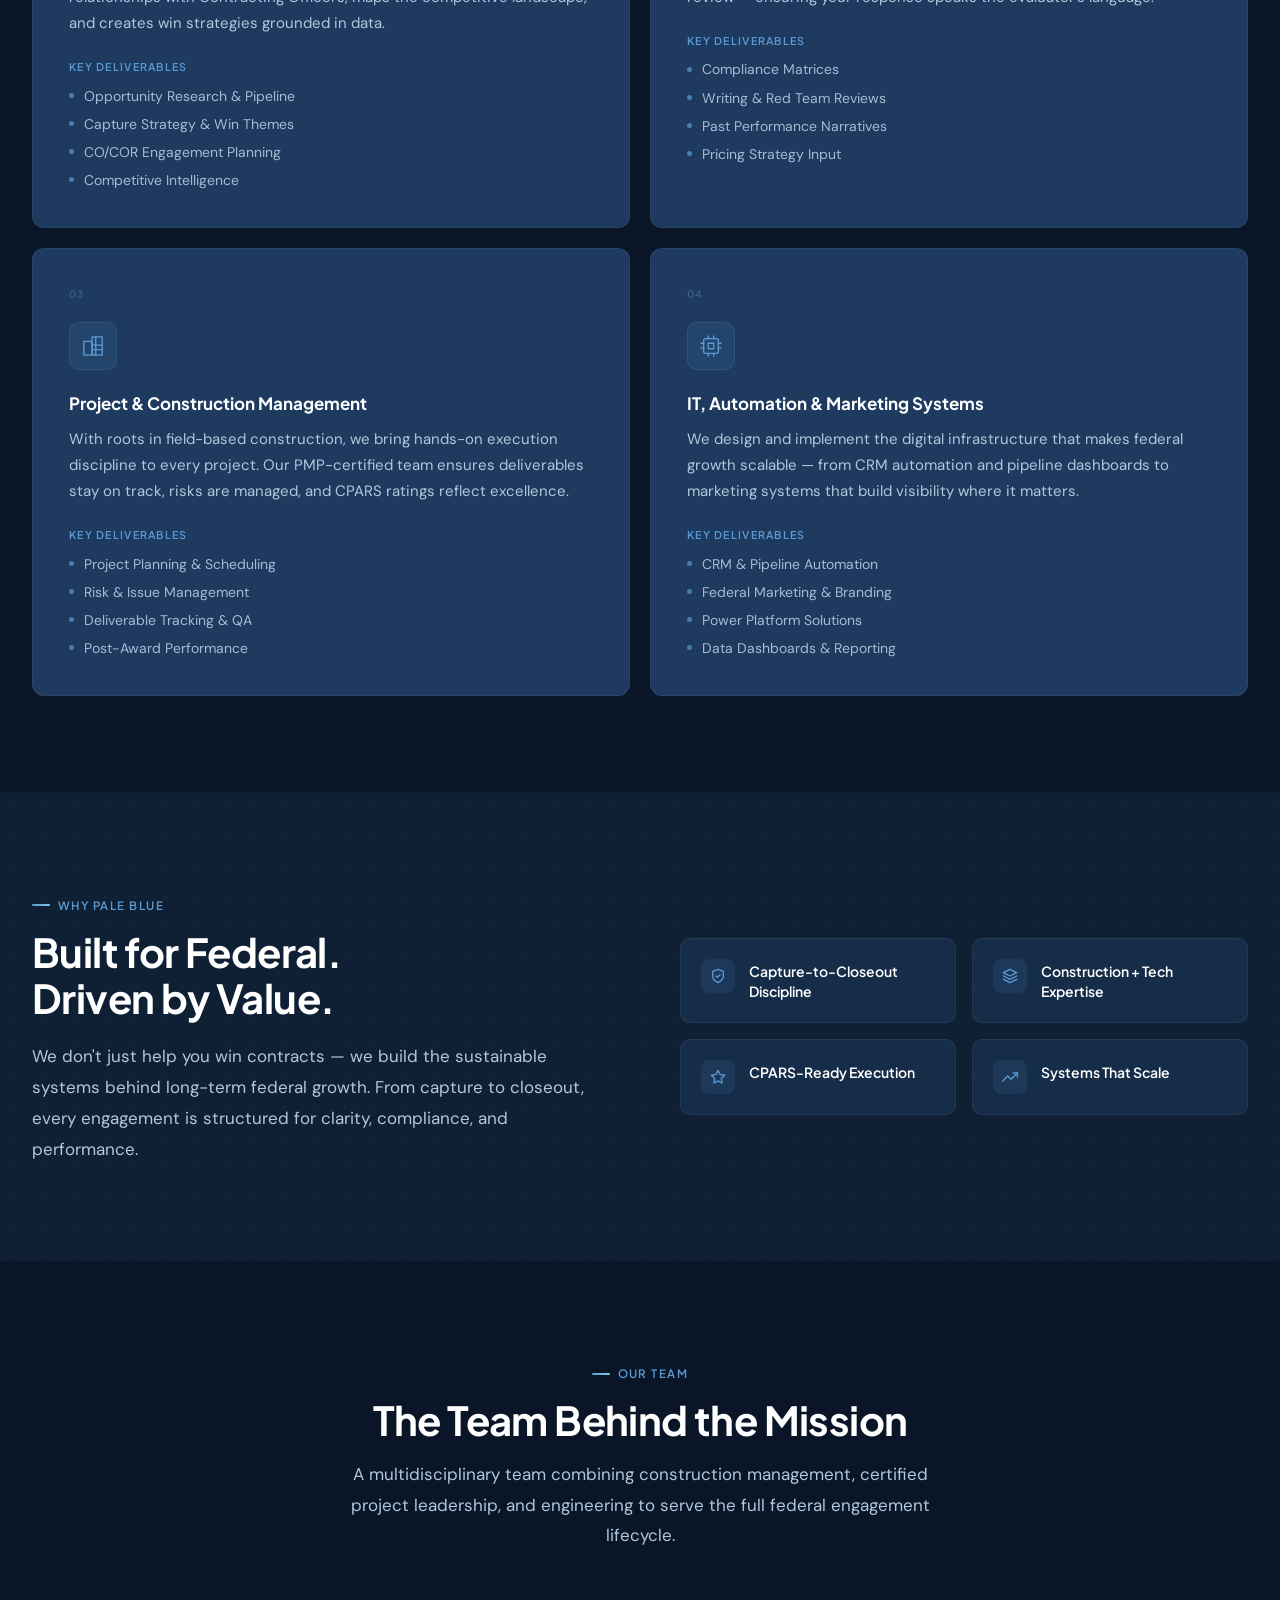
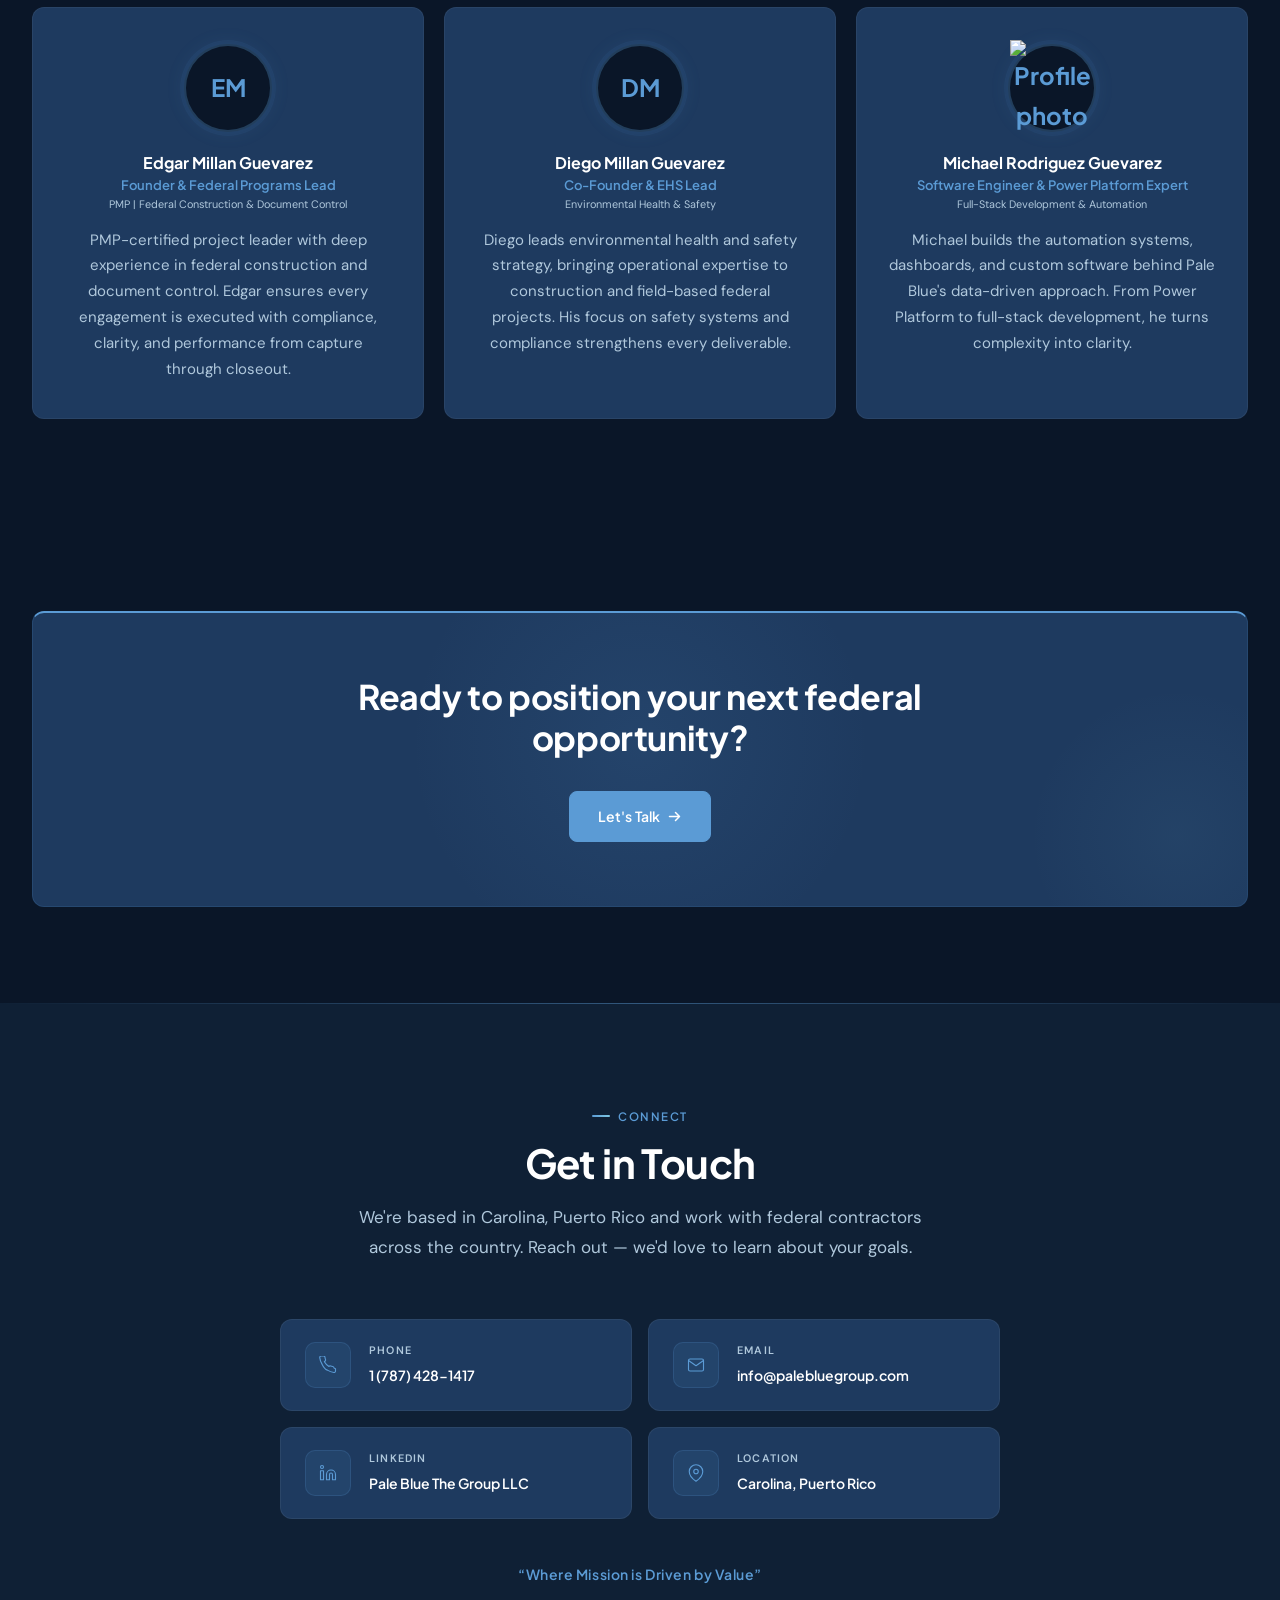
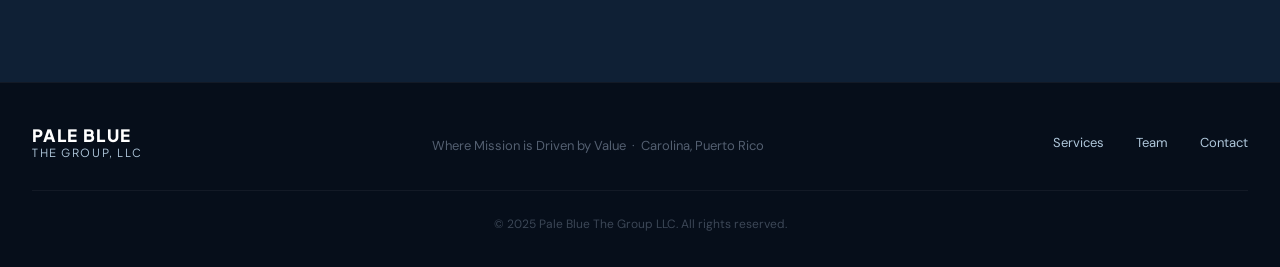
==== commit a0941445: "Update index.html" ====
--- a/index.html
+++ b/index.html
@@ -1354,7 +1354,11 @@
           <!-- Michael -->
           <article class="team-card reveal reveal-d4">
             <div class="team-avatar" aria-label="Michael Rodriguez Guevarez">
-              <span class="team-initials" aria-hidden="true">MR</span>
+<img 
+  src="https://media.licdn.com/dms/image/v2/D4E03AQERsrxj6aJCyg/profile-displayphoto-scale_100_100/B4EZlfXqYfHoAc-/0/1758241663573?e=1776902400&v=beta&t=yz5f31l0U_dvWHkOPEiv9sJBNhabEu9UDCadog4nsz0"
+  alt="Profile photo"
+  class="team-initials"
+/>
             </div>
             <h3 class="team-name">Michael Rodriguez Guevarez</h3>
             <p class="team-role">Software Engineer &amp; Power Platform Expert<br><small style="font-weight:400;color:var(--muted);font-family:var(--font-body);">Full-Stack Development &amp; Automation</small></p>
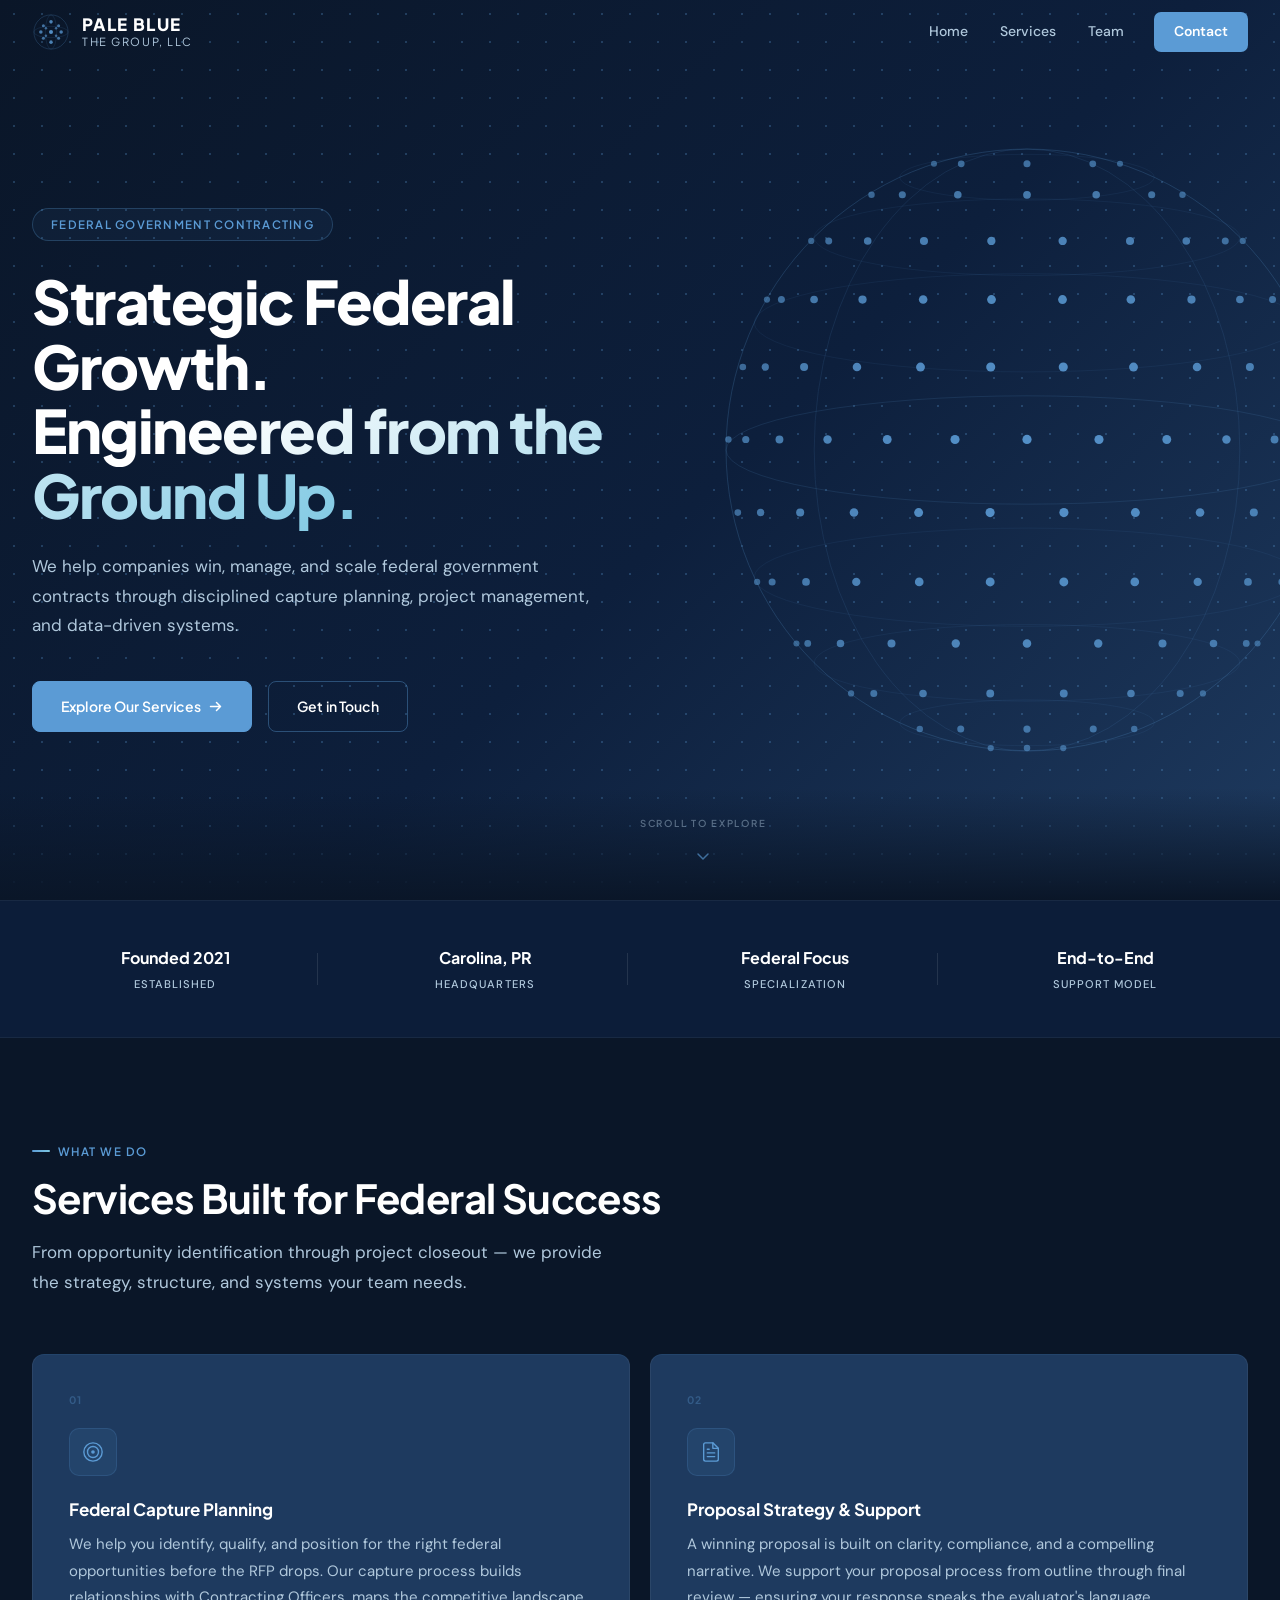
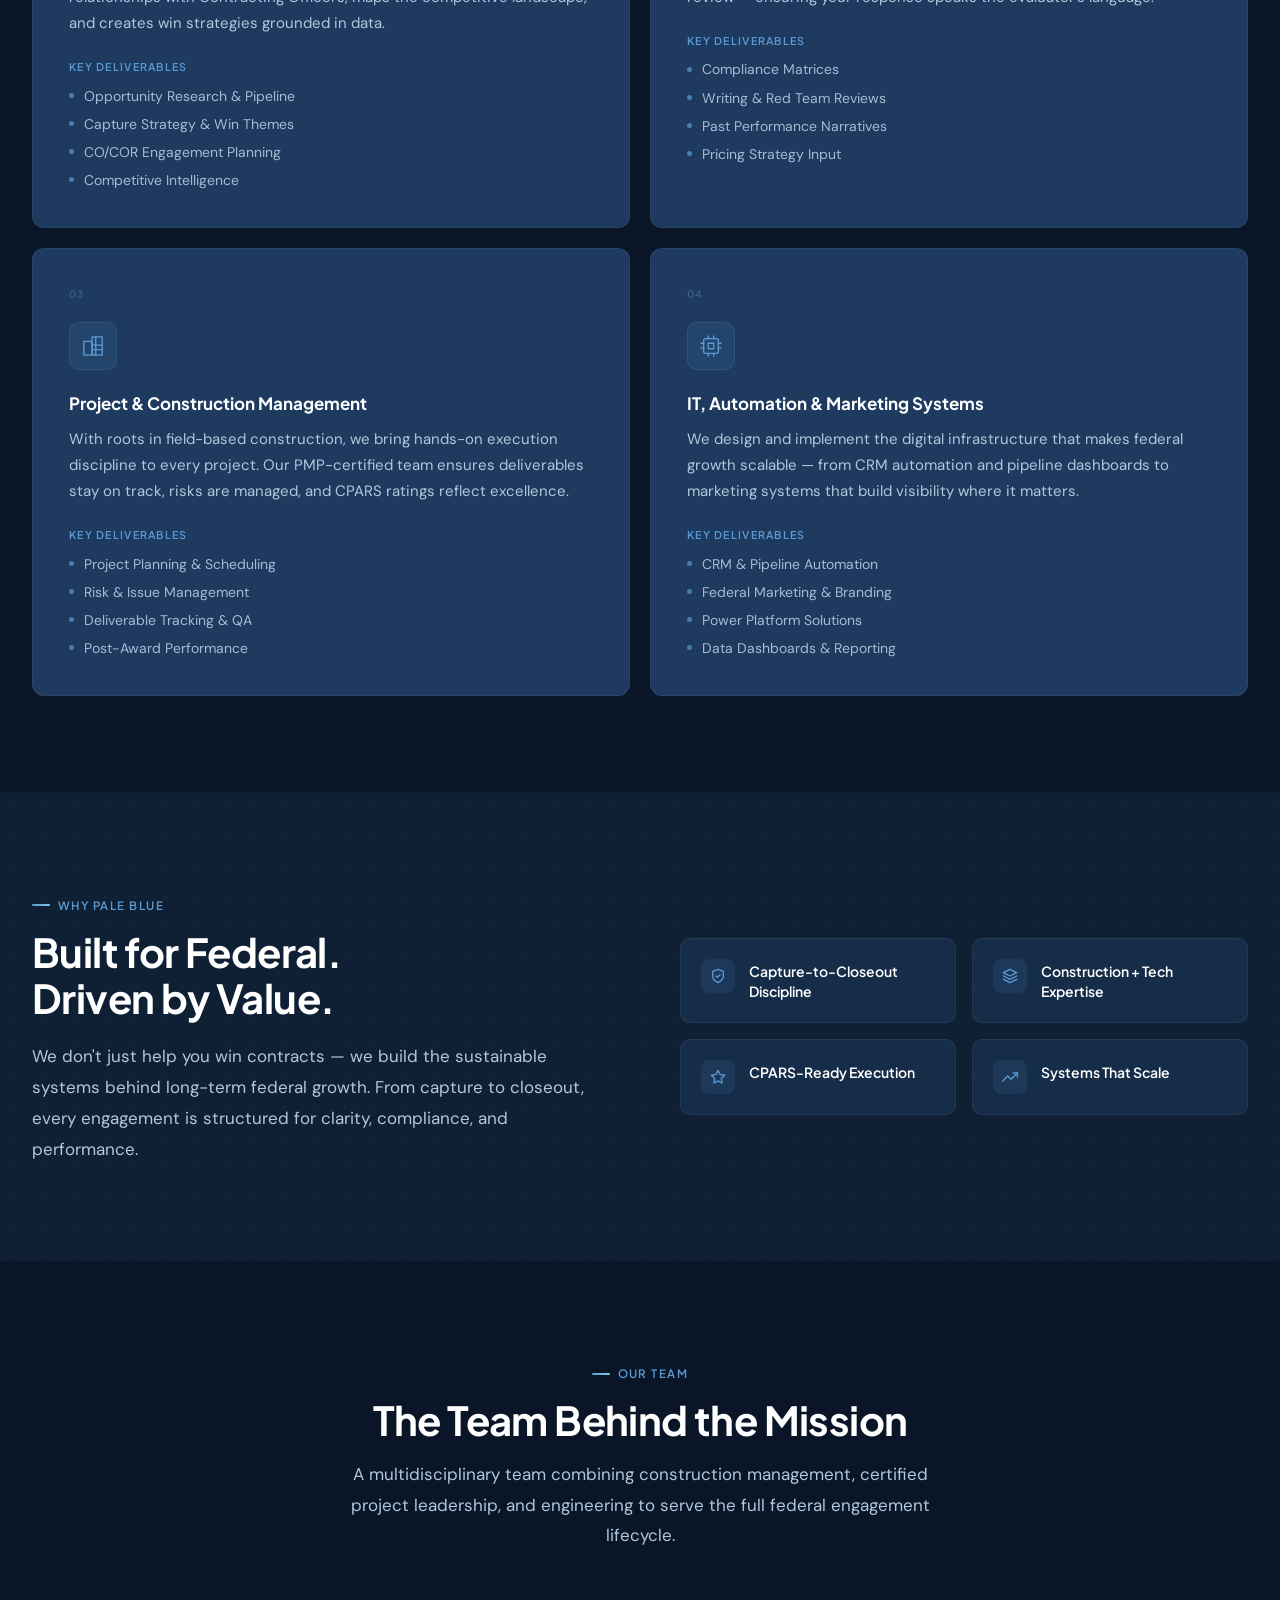
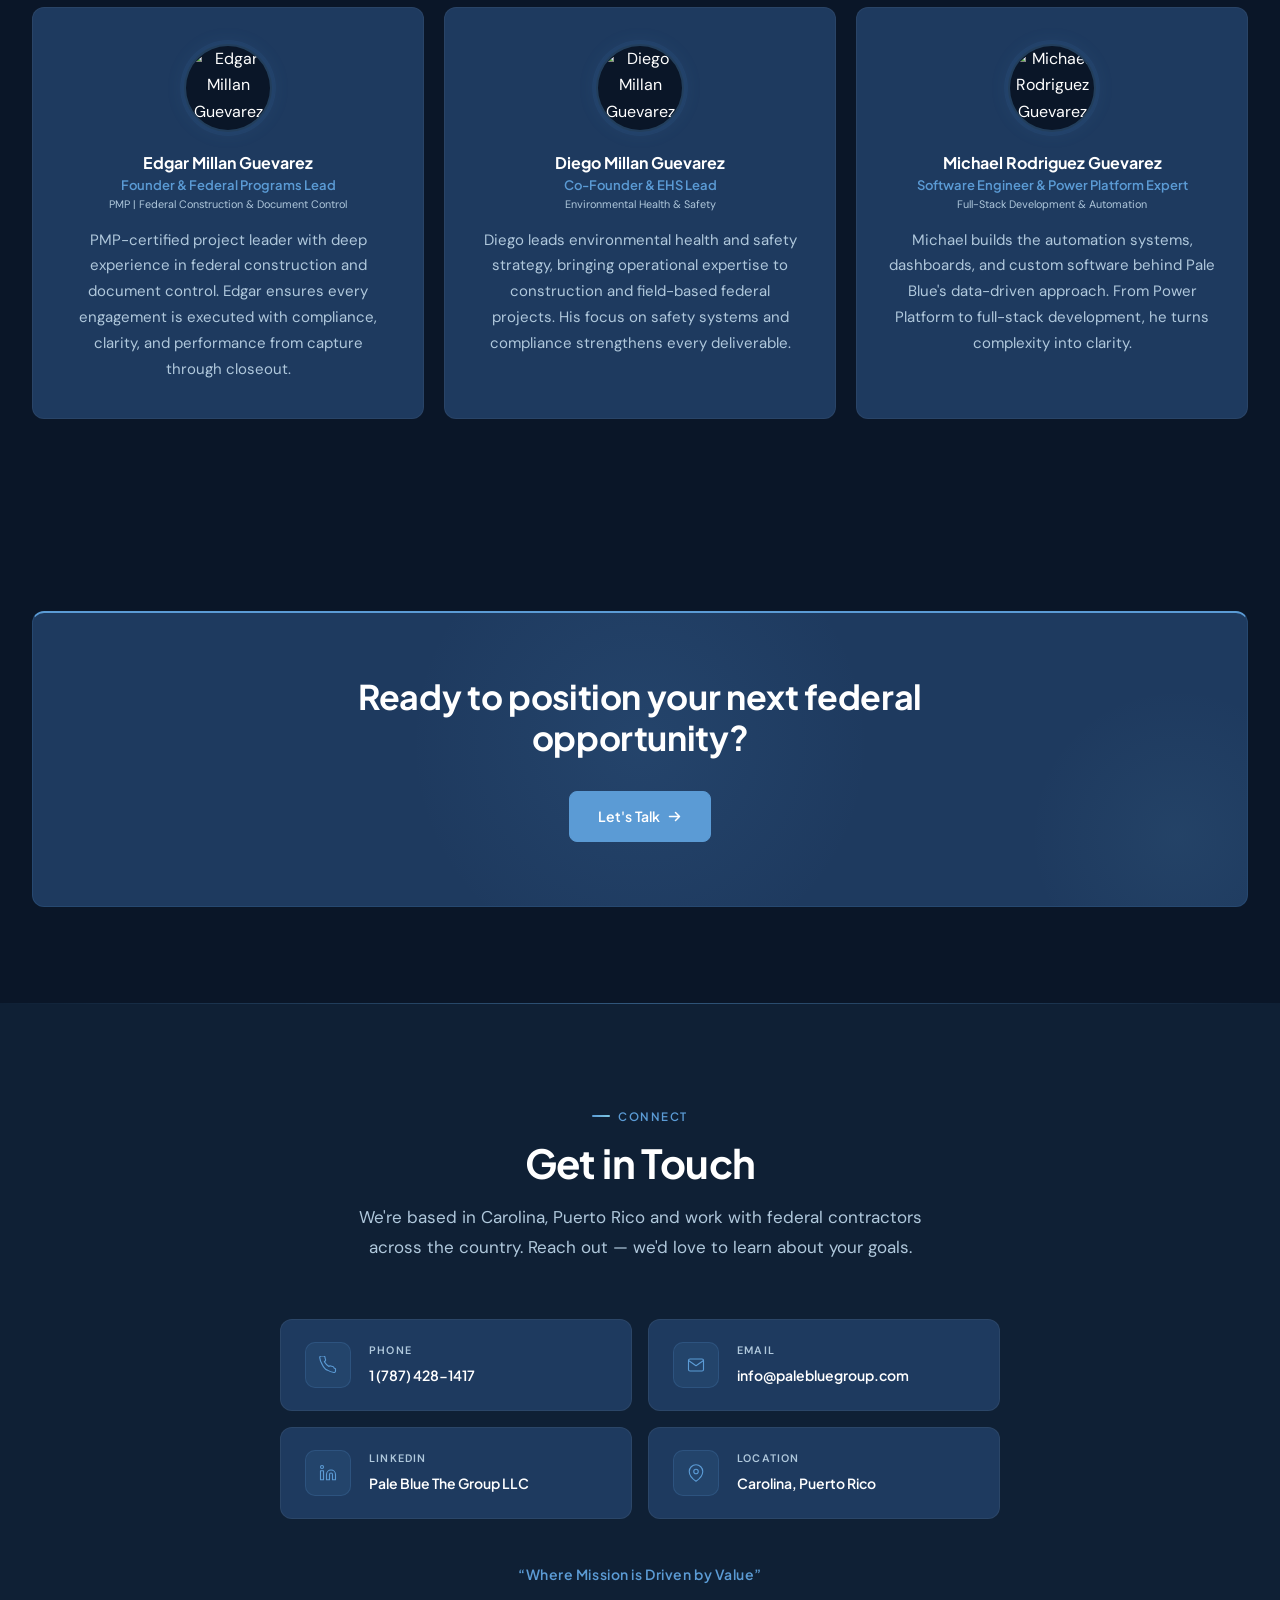
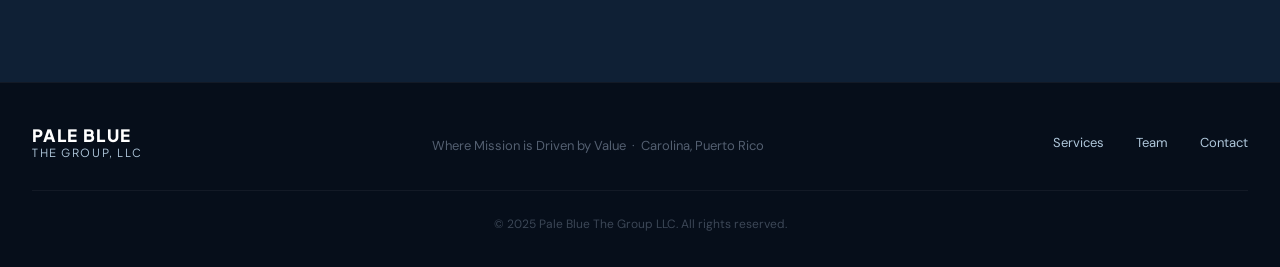
==== commit 97070eaa: "Update index.html the code for the linked in photos" ====
--- a/index.html
+++ b/index.html
@@ -302,6 +302,22 @@
       color: var(--muted);
       margin-top: 3px;
     }
+    .team-avatar {
+  width: 96px;
+  height: 96px;
+  border-radius: 50%;
+  overflow: hidden;
+  display: flex;
+  align-items: center;
+  justify-content: center;
+        box-shadow: 0 0 0 8px rgba(255,255,255,0.04);
+}
+
+.team-avatar img {
+  width: 100%;
+  height: 100%;
+  object-fit: cover;
+}
     .nav-links {
       display: none;
       align-items: center;
@@ -1331,39 +1347,68 @@
         </div>
 
         <div class="team-grid">
-          <!-- Edgar -->
-          <article class="team-card reveal">
-            <div class="team-avatar" aria-label="Edgar Millan Guevarez">
-              <span class="team-initials" aria-hidden="true">EM</span>
-            </div>
-            <h3 class="team-name">Edgar Millan Guevarez</h3>
-            <p class="team-role">Founder &amp; Federal Programs Lead<br><small style="font-weight:400;color:var(--muted);font-family:var(--font-body);">PMP | Federal Construction &amp; Document Control</small></p>
-            <p class="team-bio">PMP-certified project leader with deep experience in federal construction and document control. Edgar ensures every engagement is executed with compliance, clarity, and performance from capture through closeout.</p>
-          </article>
-
-          <!-- Diego -->
-          <article class="team-card reveal reveal-d2">
-            <div class="team-avatar" aria-label="Diego Millan Guevarez">
-              <span class="team-initials" aria-hidden="true">DM</span>
-            </div>
-            <h3 class="team-name">Diego Millan Guevarez</h3>
-            <p class="team-role">Co-Founder &amp; EHS Lead<br><small style="font-weight:400;color:var(--muted);font-family:var(--font-body);">Environmental Health &amp; Safety</small></p>
-            <p class="team-bio">Diego leads environmental health and safety strategy, bringing operational expertise to construction and field-based federal projects. His focus on safety systems and compliance strengthens every deliverable.</p>
-          </article>
-
-          <!-- Michael -->
-          <article class="team-card reveal reveal-d4">
-            <div class="team-avatar" aria-label="Michael Rodriguez Guevarez">
-<img 
-  src="https://media.licdn.com/dms/image/v2/D4E03AQERsrxj6aJCyg/profile-displayphoto-scale_100_100/B4EZlfXqYfHoAc-/0/1758241663573?e=1776902400&v=beta&t=yz5f31l0U_dvWHkOPEiv9sJBNhabEu9UDCadog4nsz0"
-  alt="Profile photo"
-  class="team-initials"
-/>
-            </div>
-            <h3 class="team-name">Michael Rodriguez Guevarez</h3>
-            <p class="team-role">Software Engineer &amp; Power Platform Expert<br><small style="font-weight:400;color:var(--muted);font-family:var(--font-body);">Full-Stack Development &amp; Automation</small></p>
-            <p class="team-bio">Michael builds the automation systems, dashboards, and custom software behind Pale Blue's data-driven approach. From Power Platform to full-stack development, he turns complexity into clarity.</p>
-          </article>
+<!-- Edgar -->
+<article class="team-card reveal">
+  <div class="team-avatar" aria-label="Edgar Millan Guevarez">
+    <img src="https://media.licdn.com/dms/image/v2/D4E03AQHZ1wgPfGq64w/profile-displayphoto-scale_200_200/B4EZxo7d_bI4AY-/0/1771286946417?e=1776902400&v=beta&t=FxywHYYLv4qy3B3vqzvC6BtiJZ18zmvYuqC5lZGCMWs" alt="Edgar Millan Guevarez">
+  </div>
+
+  <h3 class="team-name">Edgar Millan Guevarez</h3>
+
+  <p class="team-role">
+    Founder &amp; Federal Programs Lead<br>
+    <small style="font-weight:400;color:var(--muted);font-family:var(--font-body);">
+      PMP | Federal Construction &amp; Document Control
+    </small>
+  </p>
+
+  <p class="team-bio">
+    PMP-certified project leader with deep experience in federal construction and document control. Edgar ensures every engagement is executed with compliance, clarity, and performance from capture through closeout.
+  </p>
+</article>
+
+<!-- Diego -->
+<article class="team-card reveal reveal-d2">
+  <div class="team-avatar" aria-label="Diego Millan Guevarez">
+    <img src="https://media.licdn.com/dms/image/v2/D5603AQHAeKNRCP71Sw/profile-displayphoto-shrink_200_200/profile-displayphoto-shrink_200_200/0/1725915538909?e=1776902400&v=beta&t=tNsnLhVEeYPml-cSXdU-D11dF2dkMvq5mzcgUnRbklw" alt="Diego Millan Guevarez">
+  </div>
+
+  <h3 class="team-name">Diego Millan Guevarez</h3>
+
+  <p class="team-role">
+    Co-Founder &amp; EHS Lead<br>
+    <small style="font-weight:400;color:var(--muted);font-family:var(--font-body);">
+      Environmental Health &amp; Safety
+    </small>
+  </p>
+
+  <p class="team-bio">
+    Diego leads environmental health and safety strategy, bringing operational expertise to construction and field-based federal projects. His focus on safety systems and compliance strengthens every deliverable.
+  </p>
+</article>
+
+<!-- Michael -->
+<article class="team-card reveal reveal-d4">
+  <div class="team-avatar" aria-label="Michael Rodriguez Guevarez">
+    <img 
+      src="https://media.licdn.com/dms/image/v2/D4E03AQERsrxj6aJCyg/profile-displayphoto-scale_100_100/B4EZlfXqYfHoAc-/0/1758241663573?e=1776902400&v=beta&t=yz5f31l0U_dvWHkOPEiv9sJBNhabEu9UDCadog4nsz0"
+      alt="Michael Rodriguez Guevarez"
+    />
+  </div>
+
+  <h3 class="team-name">Michael Rodriguez Guevarez</h3>
+
+  <p class="team-role">
+    Software Engineer &amp; Power Platform Expert<br>
+    <small style="font-weight:400;color:var(--muted);font-family:var(--font-body);">
+      Full-Stack Development &amp; Automation
+    </small>
+  </p>
+
+  <p class="team-bio">
+    Michael builds the automation systems, dashboards, and custom software behind Pale Blue's data-driven approach. From Power Platform to full-stack development, he turns complexity into clarity.
+  </p>
+</article>
         </div>
       </div>
     </section>
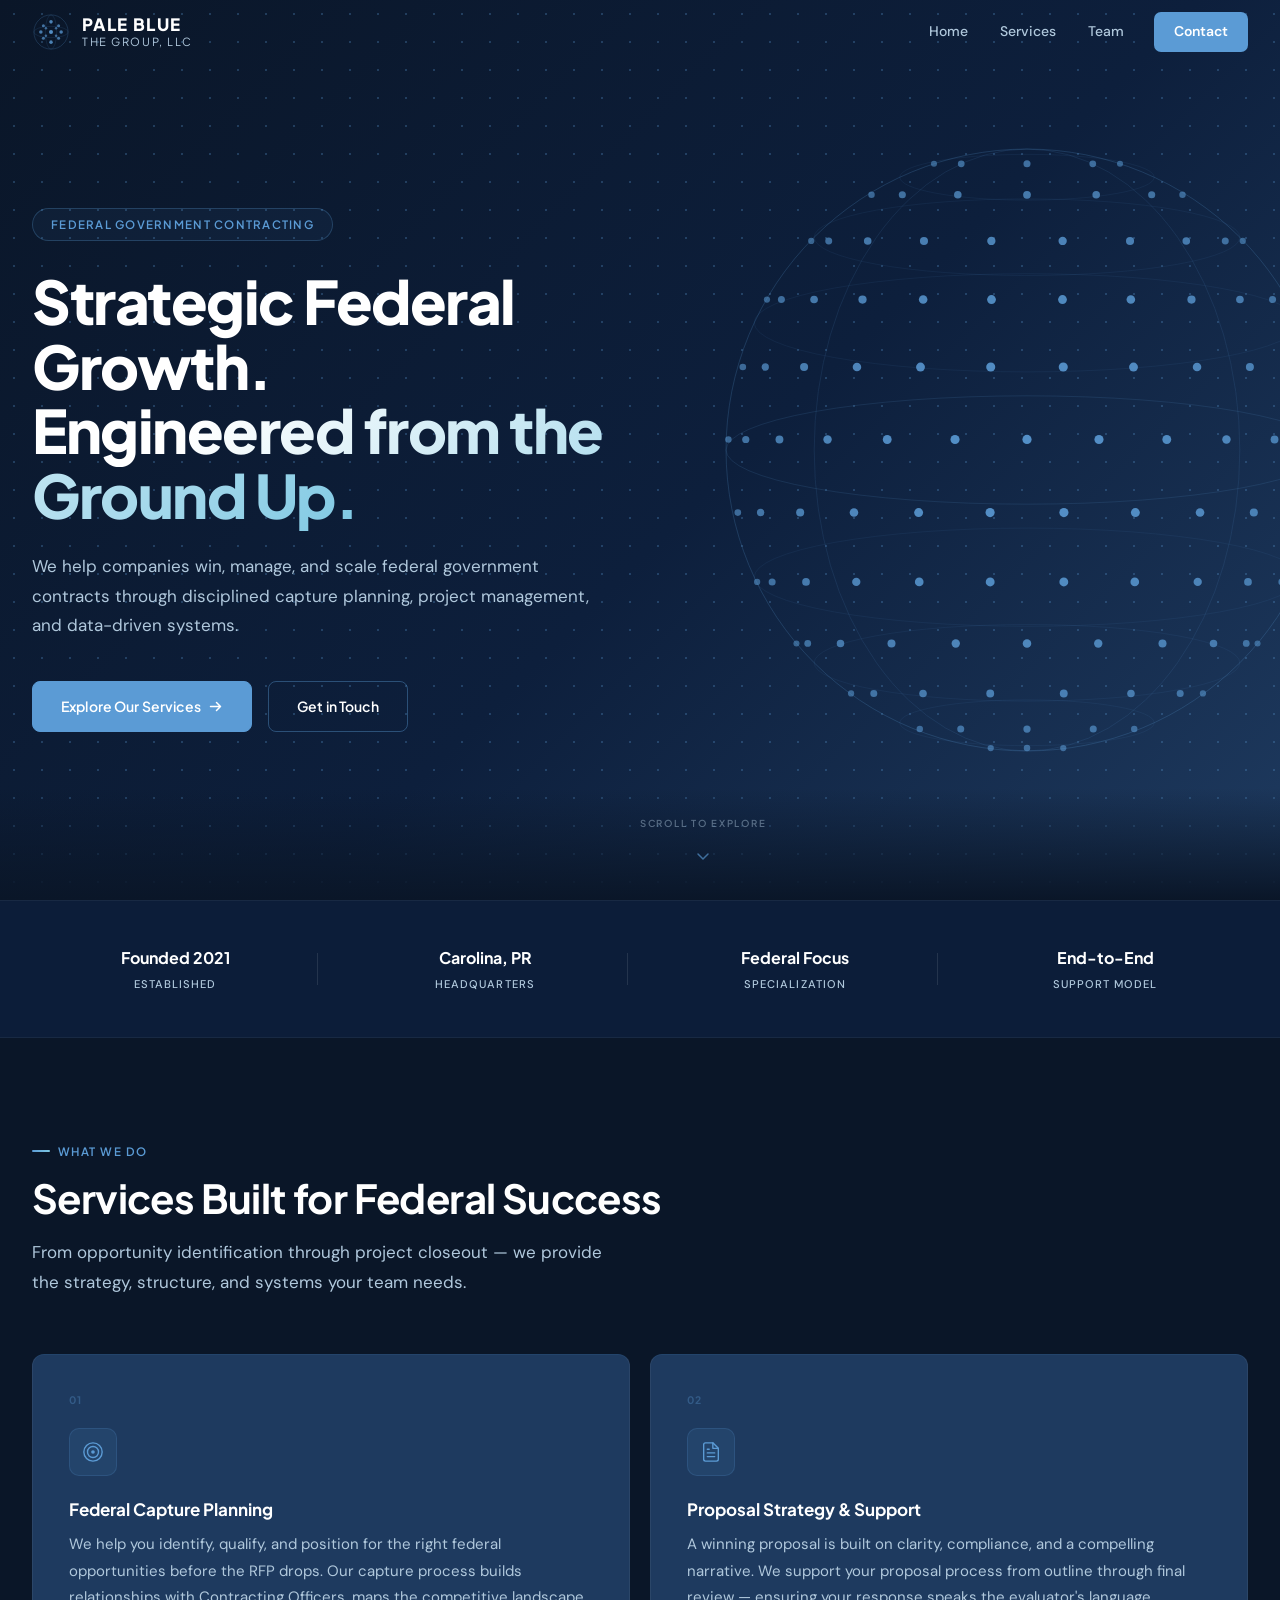
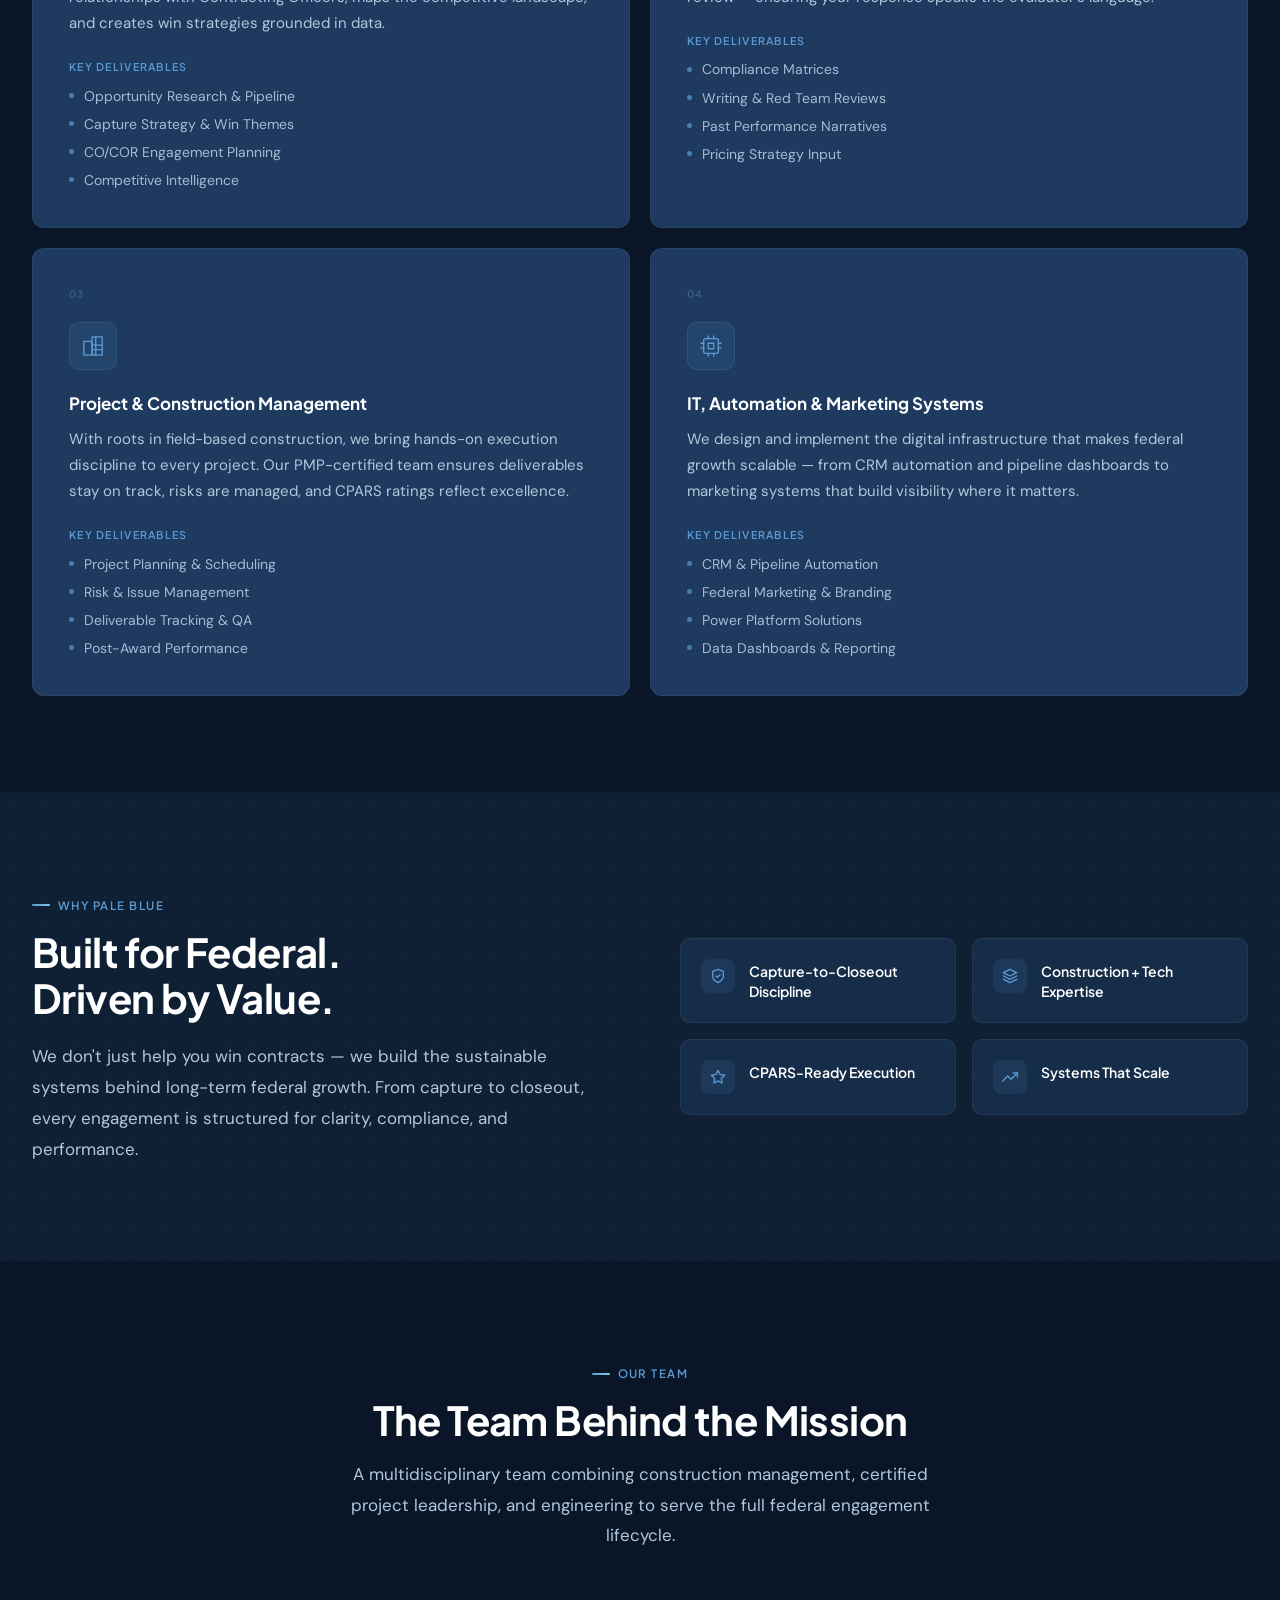
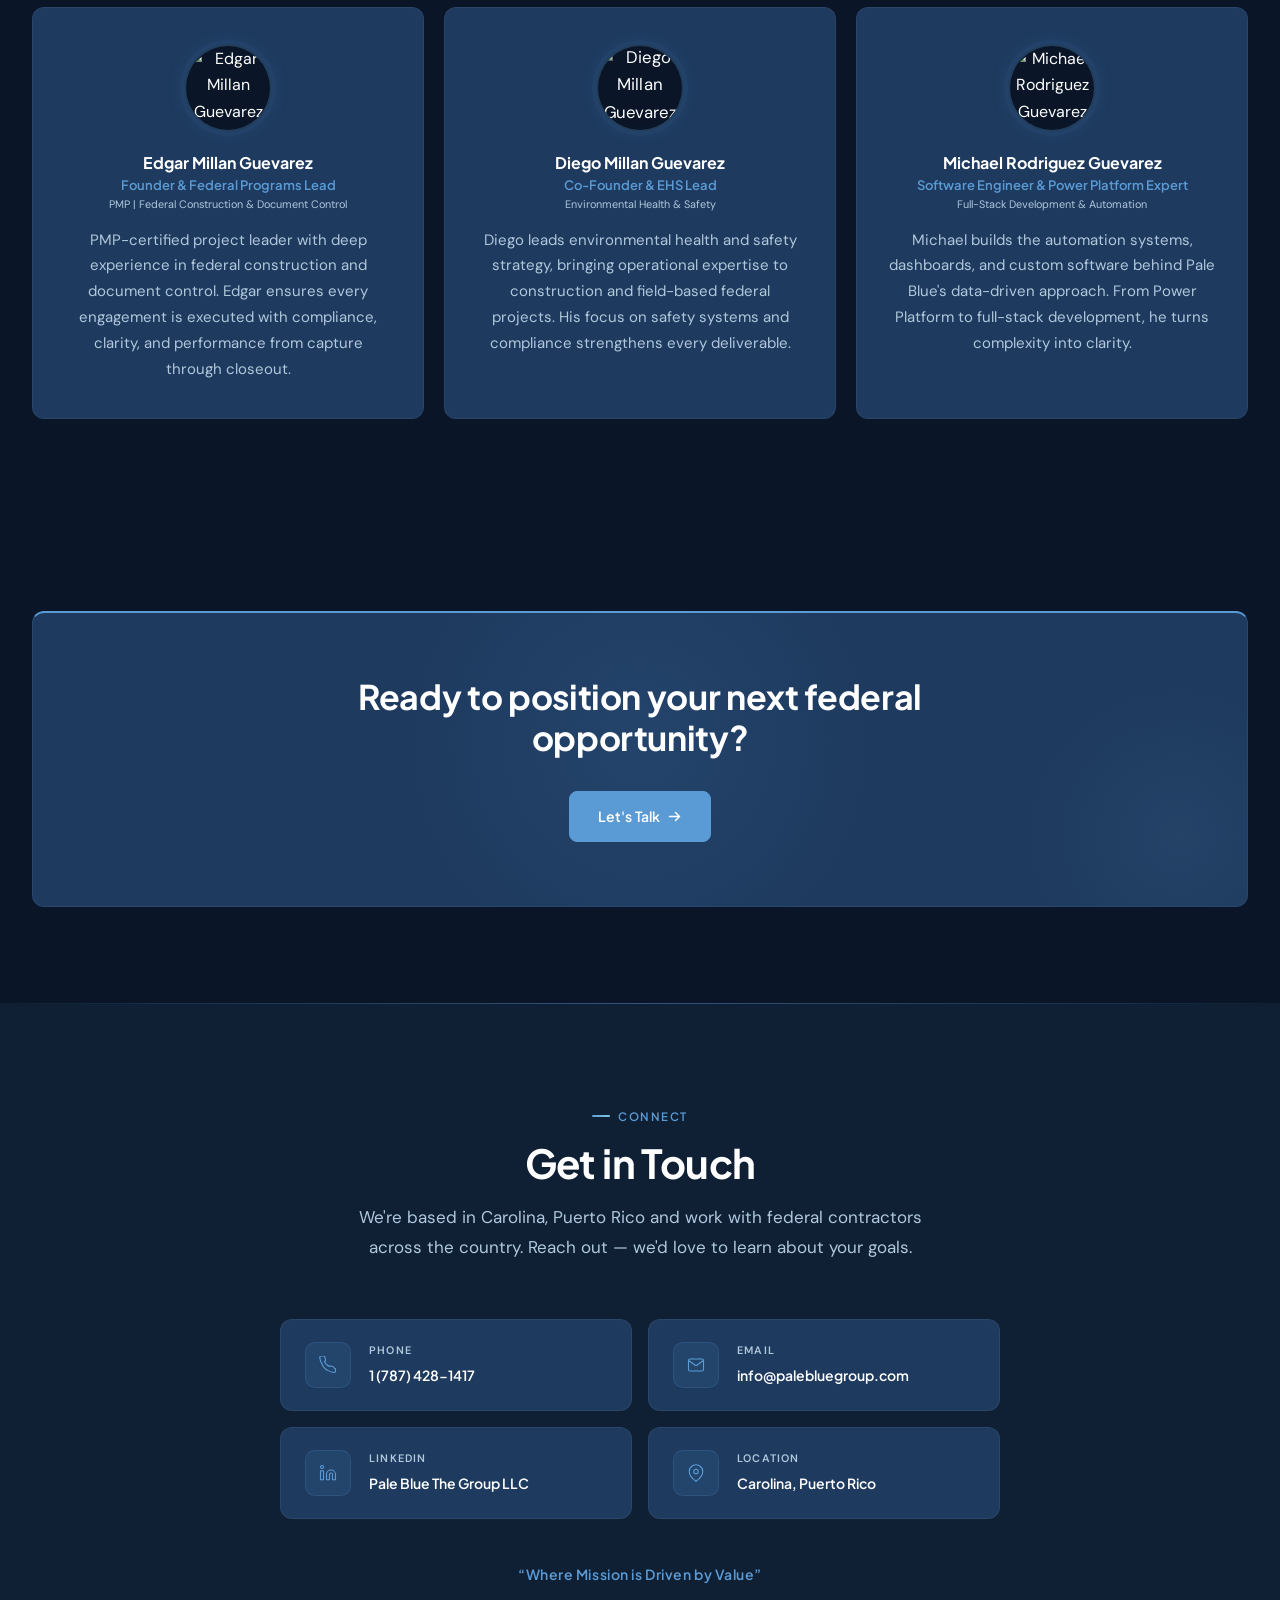
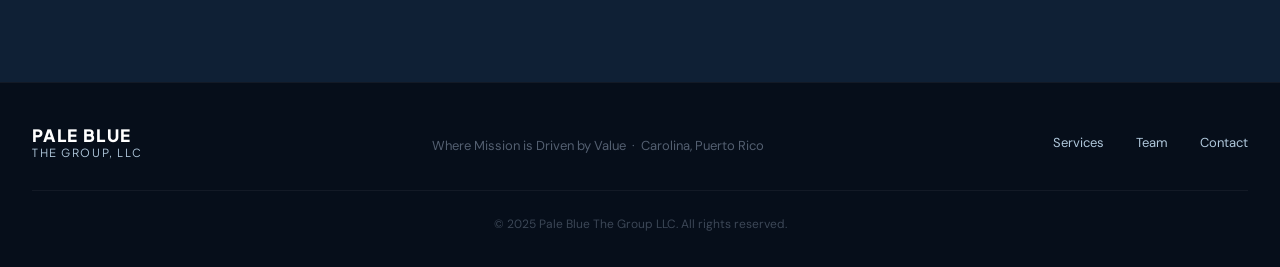
==== commit 2e8d6985: "Update index.html zoomed into edgards photo" ====
--- a/index.html
+++ b/index.html
@@ -1370,7 +1370,7 @@
 <!-- Diego -->
 <article class="team-card reveal reveal-d2">
   <div class="team-avatar" aria-label="Diego Millan Guevarez">
-    <img src="https://media.licdn.com/dms/image/v2/D5603AQHAeKNRCP71Sw/profile-displayphoto-shrink_200_200/profile-displayphoto-shrink_200_200/0/1725915538909?e=1776902400&v=beta&t=tNsnLhVEeYPml-cSXdU-D11dF2dkMvq5mzcgUnRbklw" alt="Diego Millan Guevarez">
+    <img src="https://media.licdn.com/dms/image/v2/D5603AQHAeKNRCP71Sw/profile-displayphoto-shrink_200_200/profile-displayphoto-shrink_200_200/0/1725915538909?e=1776902400&v=beta&t=tNsnLhVEeYPml-cSXdU-D11dF2dkMvq5mzcgUnRbklw" alt="Diego Millan Guevarez"  style="width:100%; height:100%; object-fit:cover; transform:scale(1.05);">
   </div>
 
   <h3 class="team-name">Diego Millan Guevarez</h3>
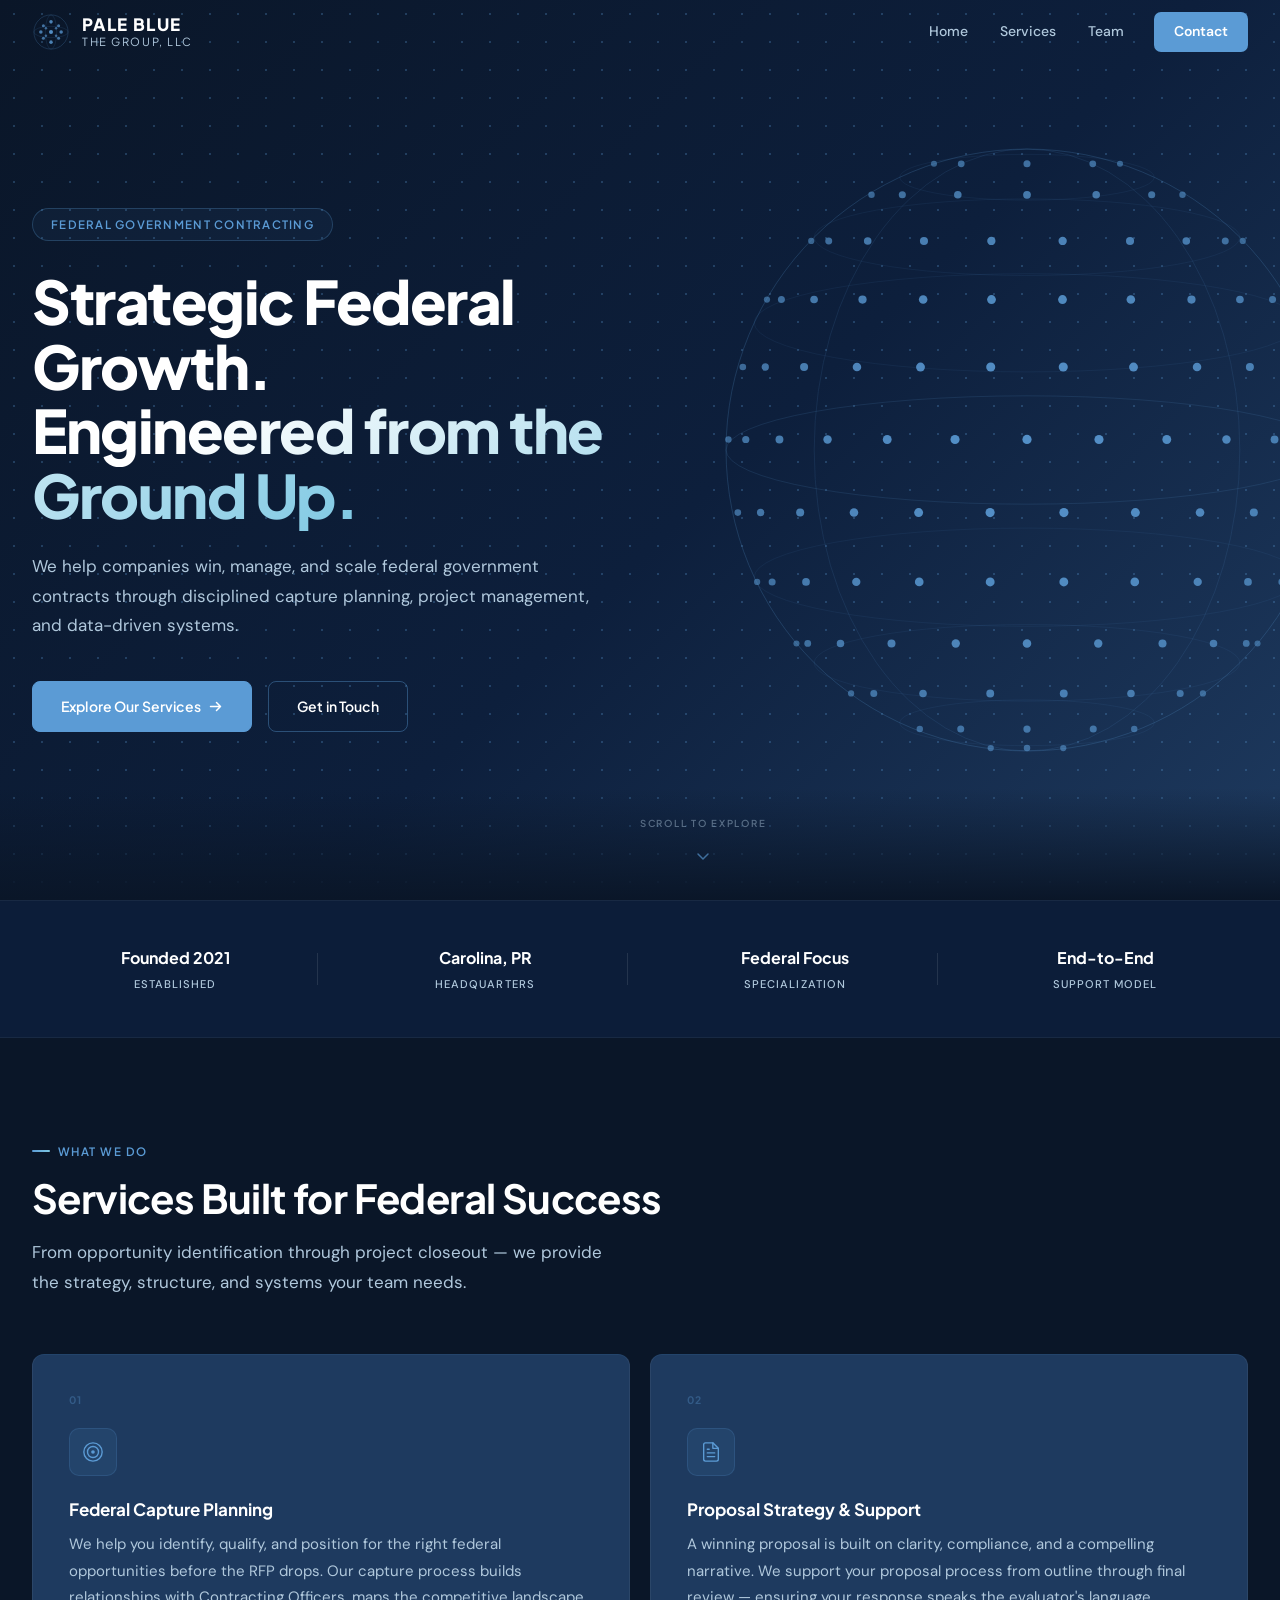
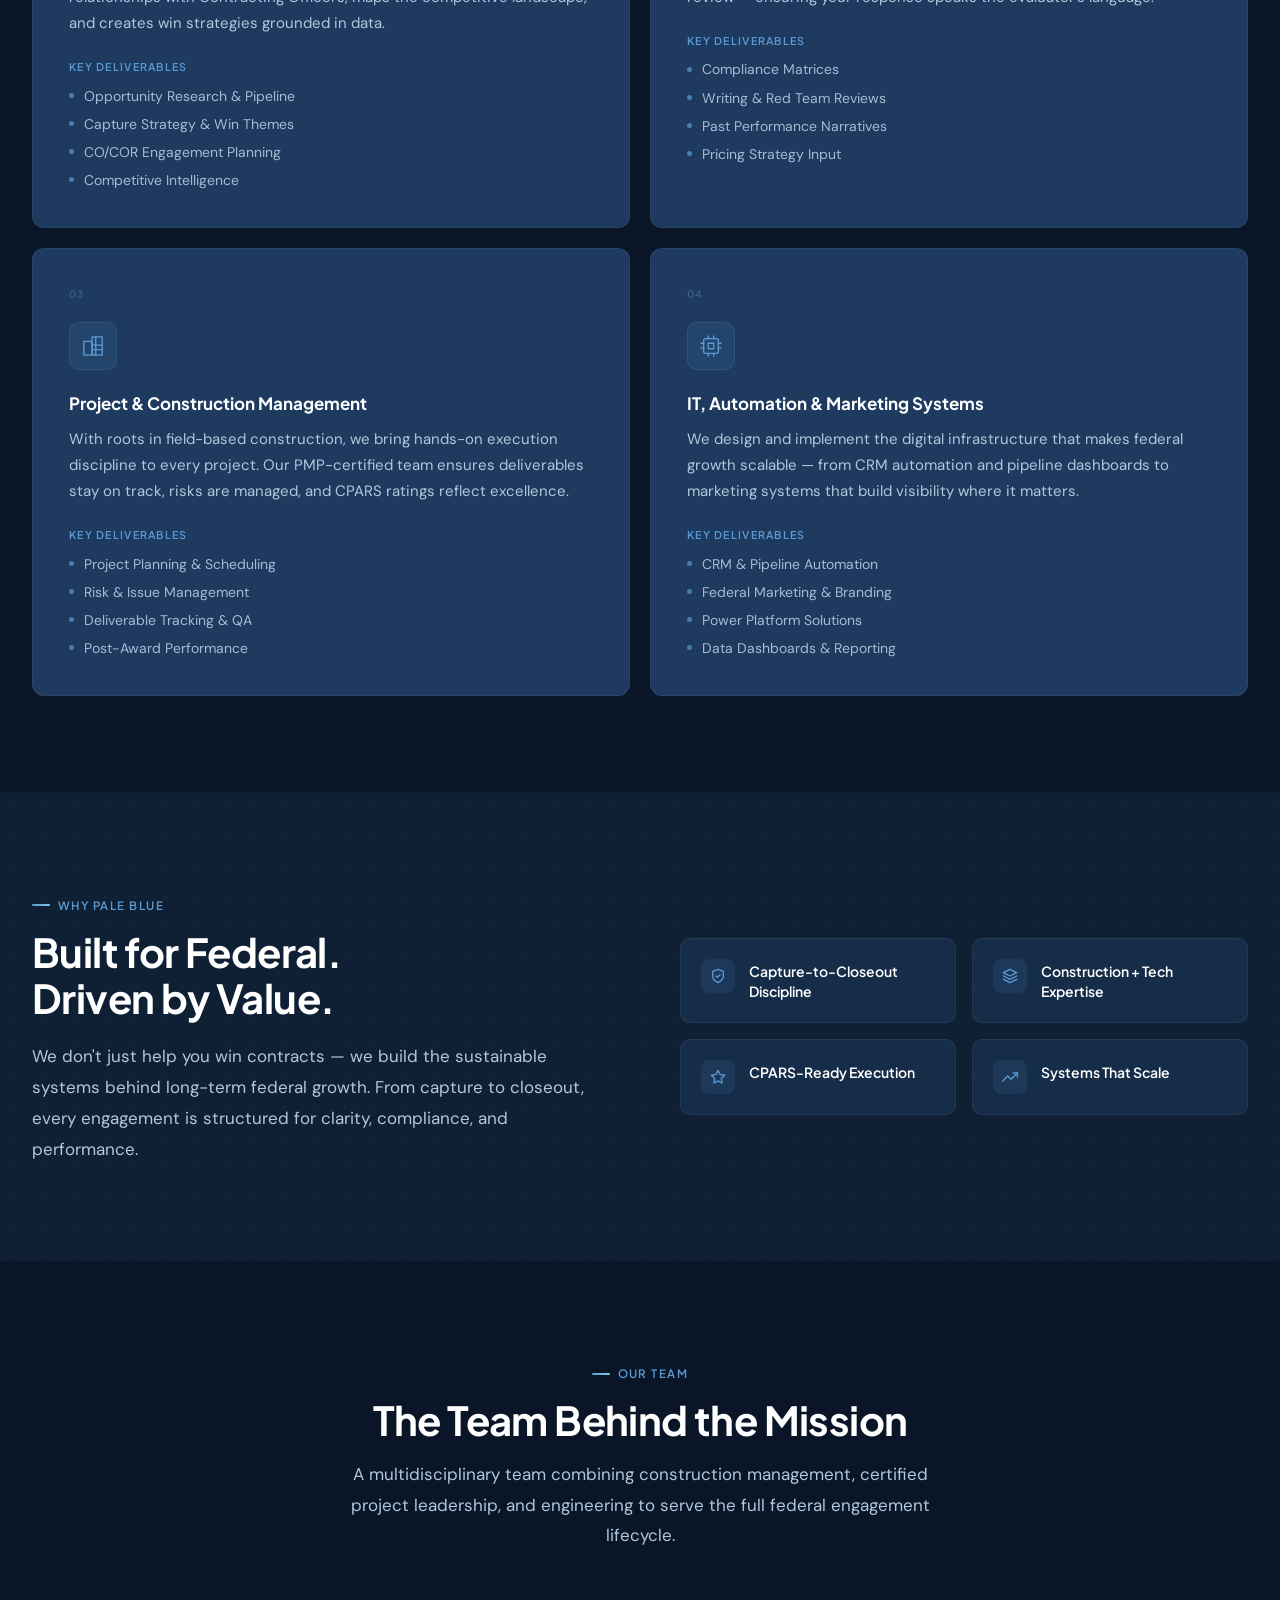
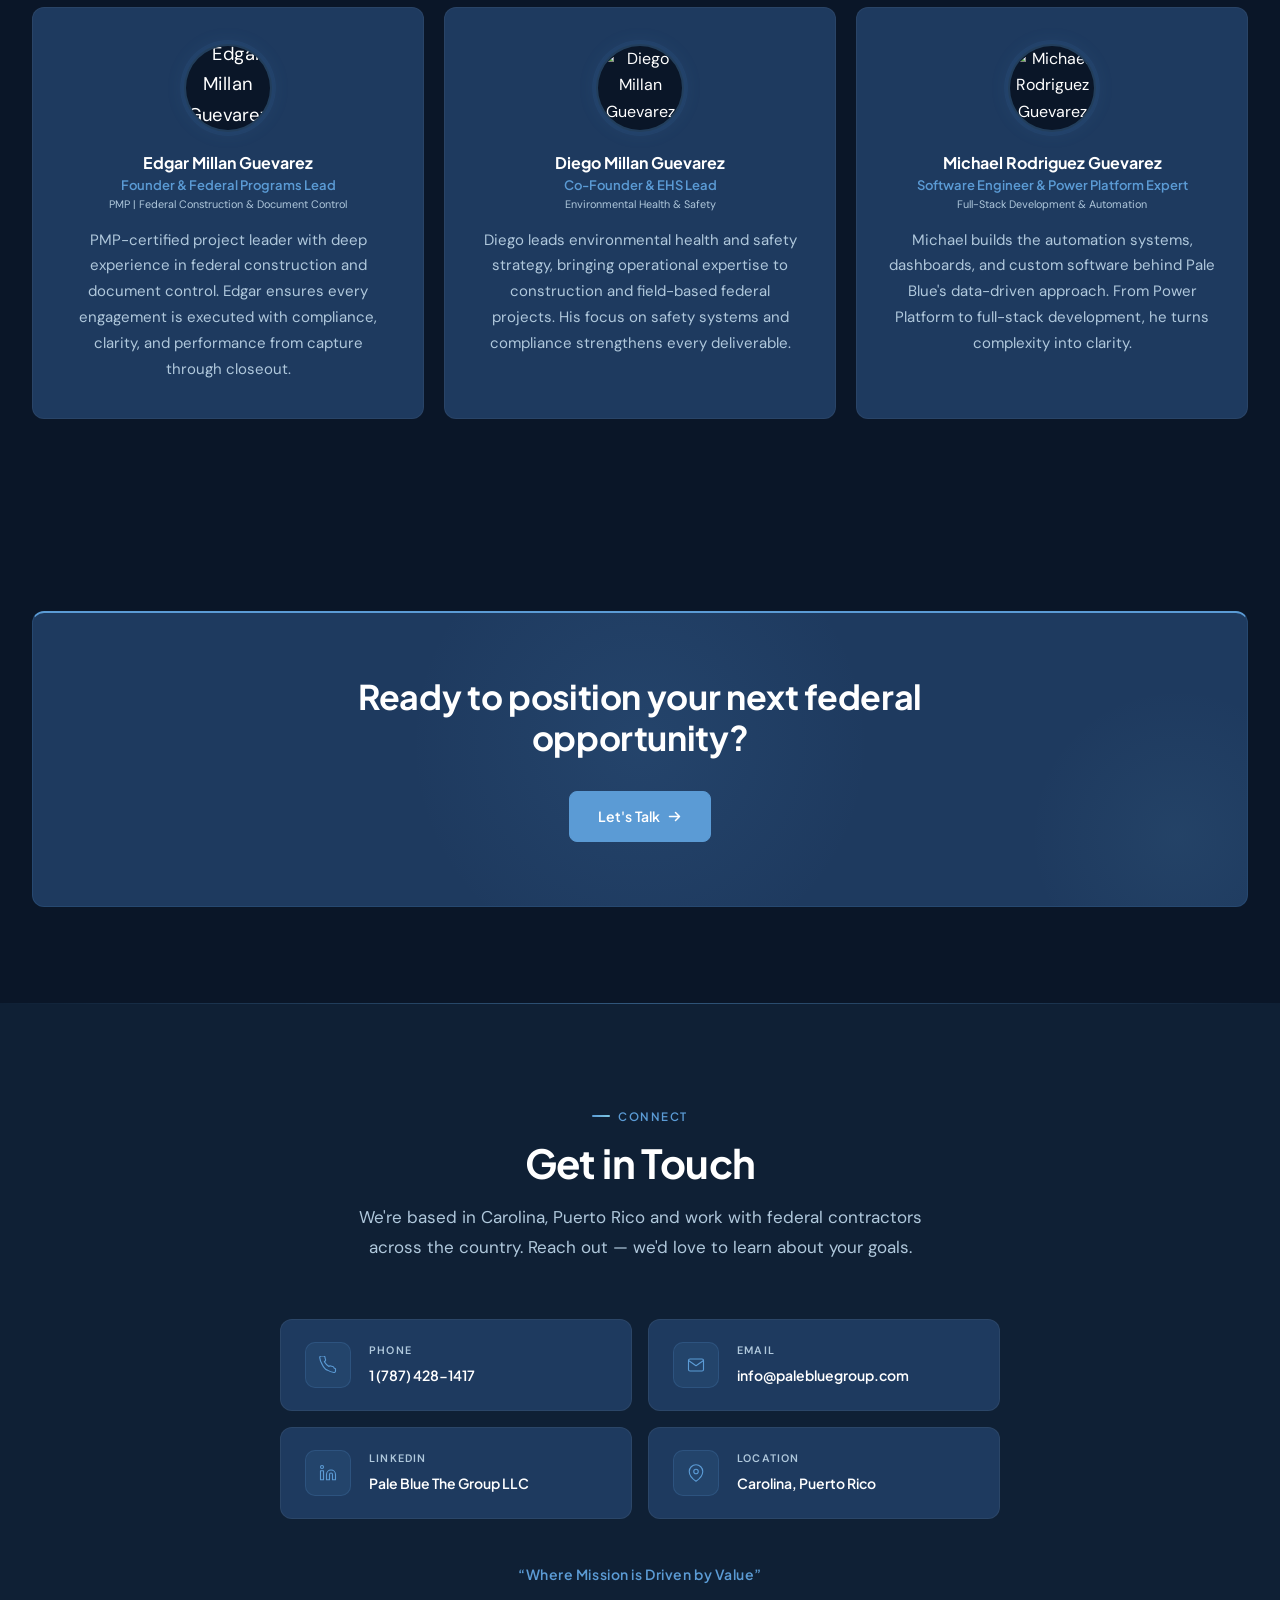
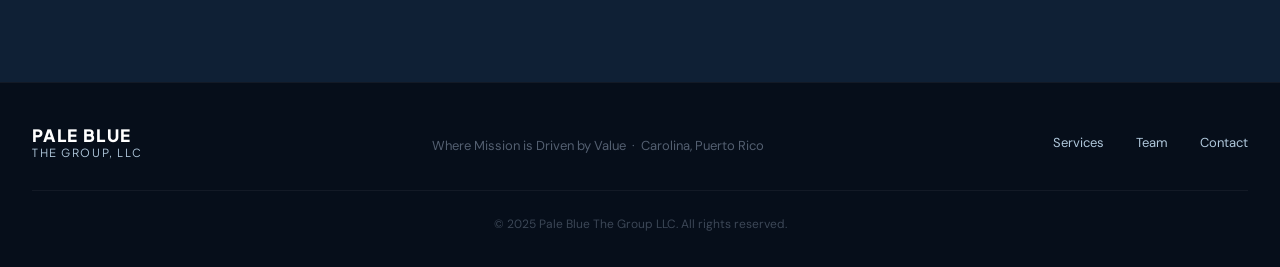
==== commit f05cec13: "Update index.html zoomed in better and to the correct photo" ====
--- a/index.html
+++ b/index.html
@@ -1350,7 +1350,7 @@
 <!-- Edgar -->
 <article class="team-card reveal">
   <div class="team-avatar" aria-label="Edgar Millan Guevarez">
-    <img src="https://media.licdn.com/dms/image/v2/D4E03AQHZ1wgPfGq64w/profile-displayphoto-scale_200_200/B4EZxo7d_bI4AY-/0/1771286946417?e=1776902400&v=beta&t=FxywHYYLv4qy3B3vqzvC6BtiJZ18zmvYuqC5lZGCMWs" alt="Edgar Millan Guevarez">
+    <img src="https://media.licdn.com/dms/image/v2/D4E03AQHZ1wgPfGq64w/profile-displayphoto-scale_200_200/B4EZxo7d_bI4AY-/0/1771286946417?e=1776902400&v=beta&t=FxywHYYLv4qy3B3vqzvC6BtiJZ18zmvYuqC5lZGCMWs" alt="Edgar Millan Guevarez" style="width:100%; height:100%; object-fit:cover; transform:scale(1.15);">
   </div>
 
   <h3 class="team-name">Edgar Millan Guevarez</h3>
@@ -1370,7 +1370,7 @@
 <!-- Diego -->
 <article class="team-card reveal reveal-d2">
   <div class="team-avatar" aria-label="Diego Millan Guevarez">
-    <img src="https://media.licdn.com/dms/image/v2/D5603AQHAeKNRCP71Sw/profile-displayphoto-shrink_200_200/profile-displayphoto-shrink_200_200/0/1725915538909?e=1776902400&v=beta&t=tNsnLhVEeYPml-cSXdU-D11dF2dkMvq5mzcgUnRbklw" alt="Diego Millan Guevarez"  style="width:100%; height:100%; object-fit:cover; transform:scale(1.05);">
+    <img src="https://media.licdn.com/dms/image/v2/D5603AQHAeKNRCP71Sw/profile-displayphoto-shrink_200_200/profile-displayphoto-shrink_200_200/0/1725915538909?e=1776902400&v=beta&t=tNsnLhVEeYPml-cSXdU-D11dF2dkMvq5mzcgUnRbklw" alt="Diego Millan Guevarez"  >
   </div>
 
   <h3 class="team-name">Diego Millan Guevarez</h3>
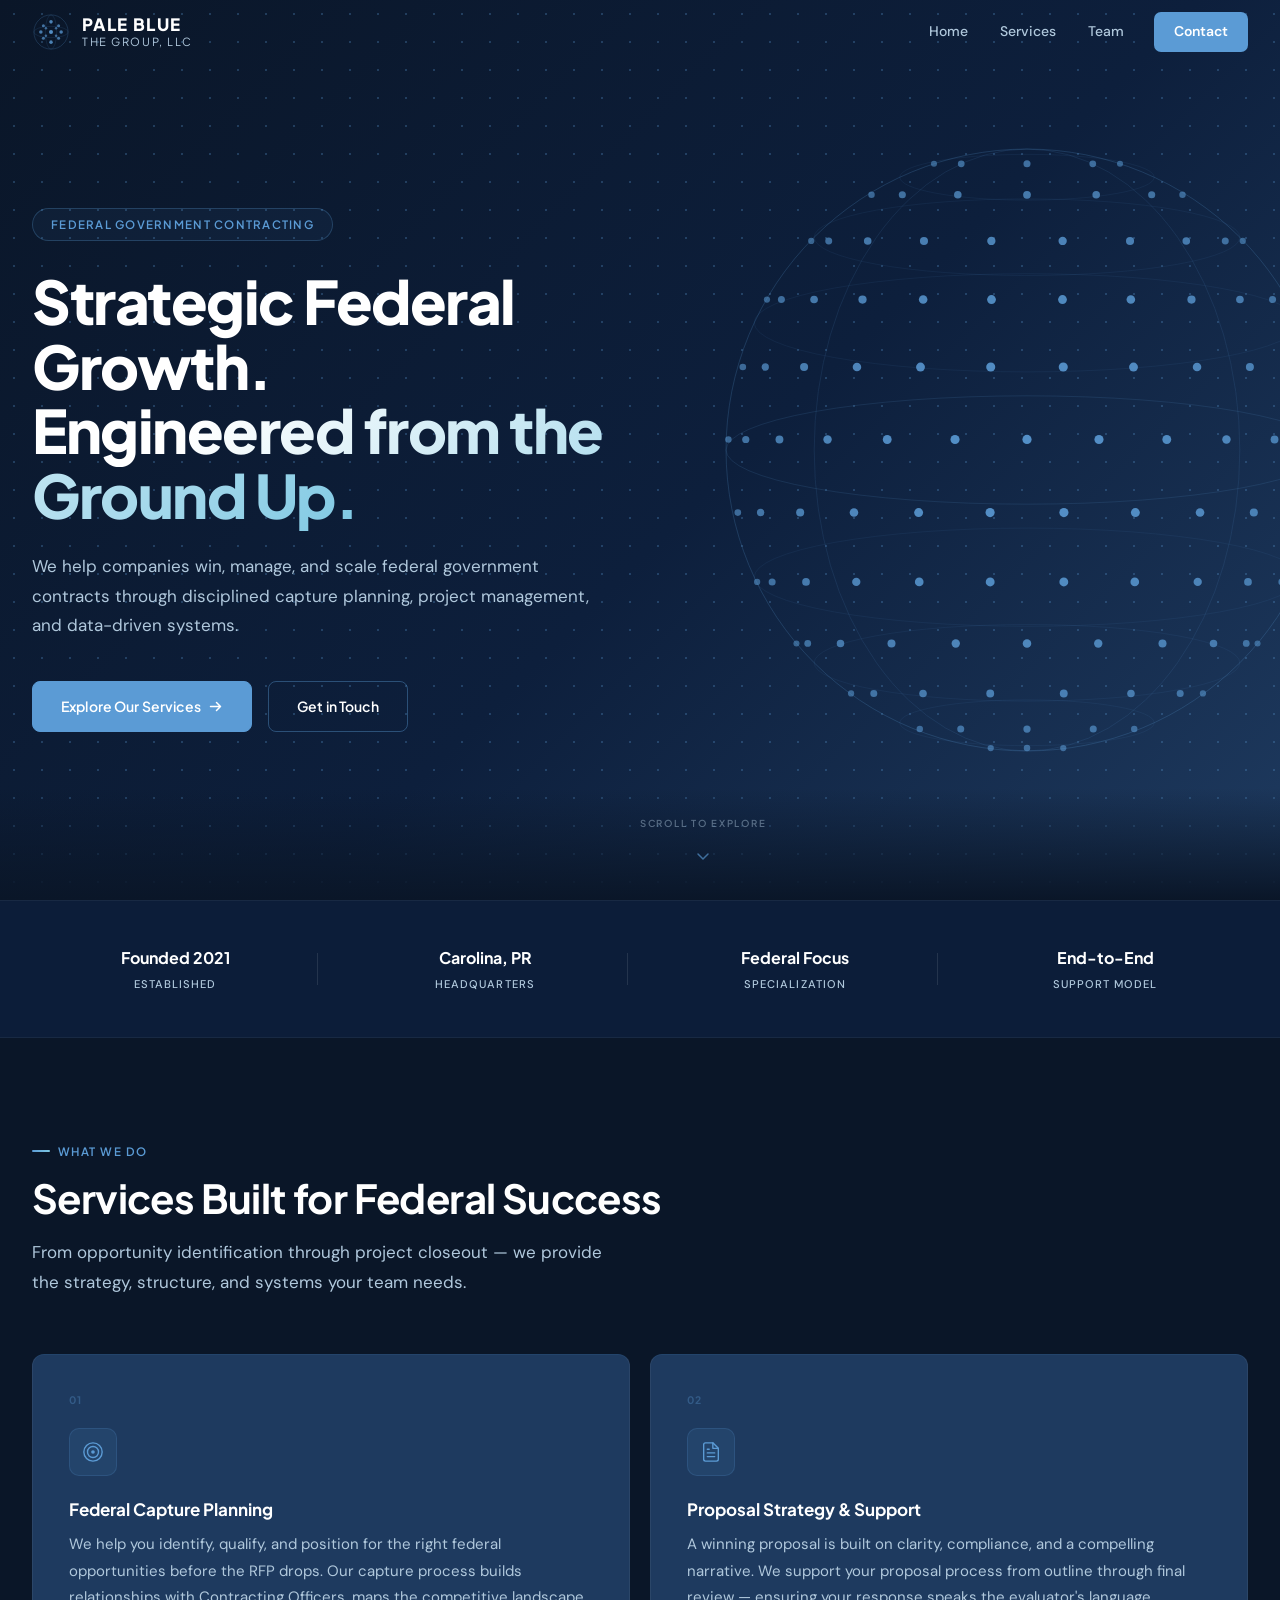
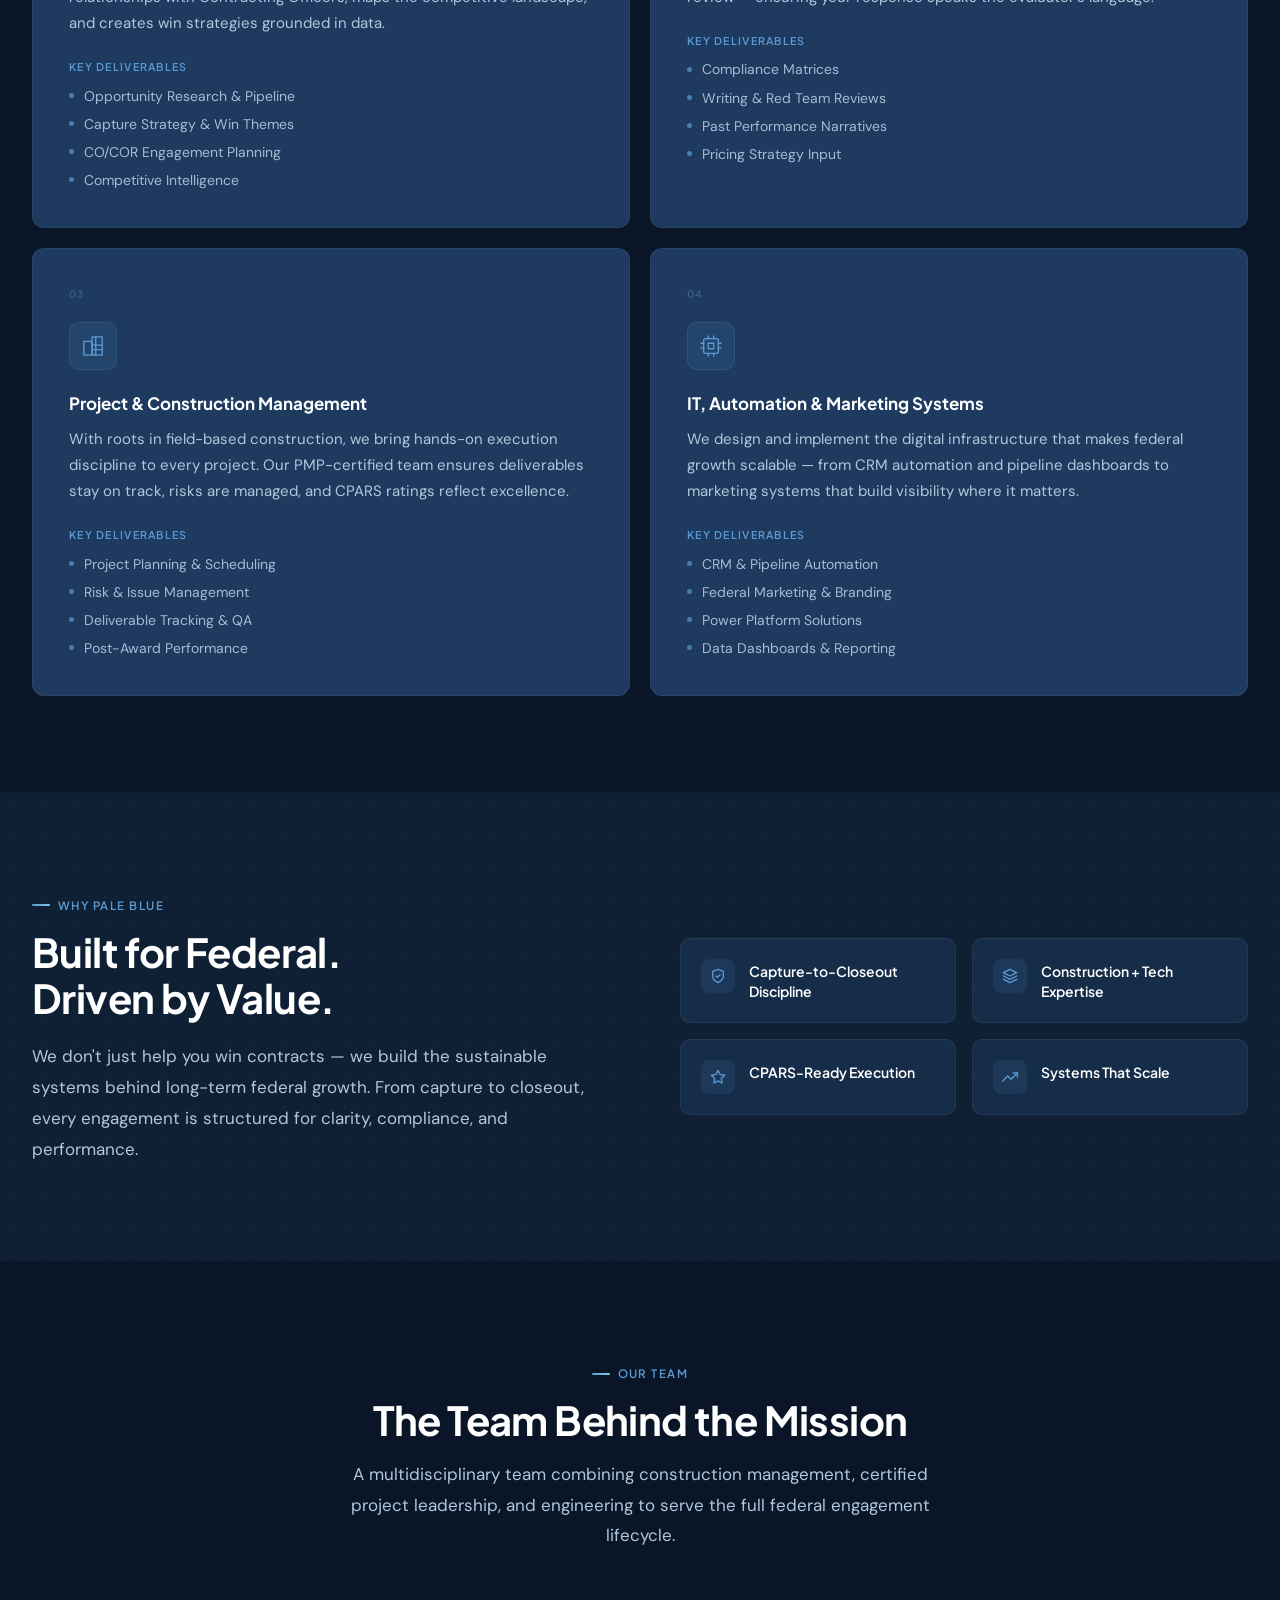
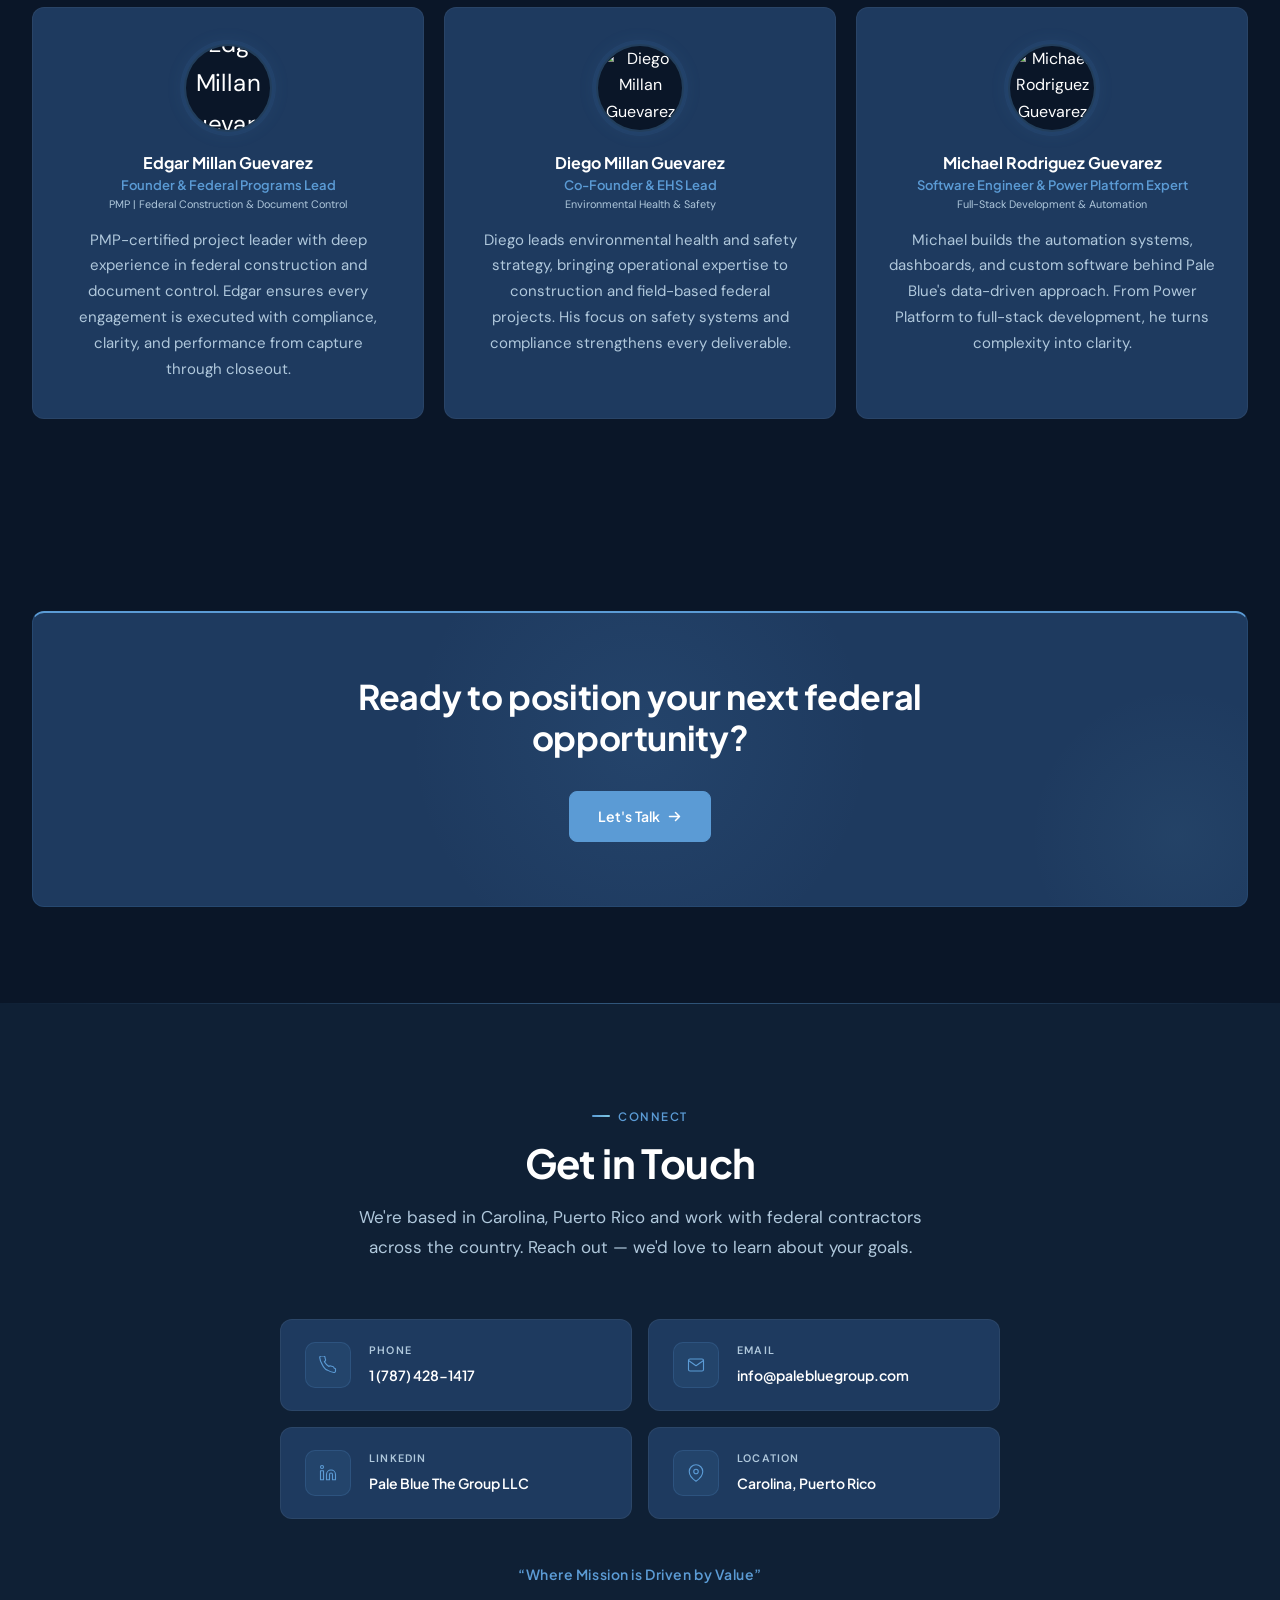
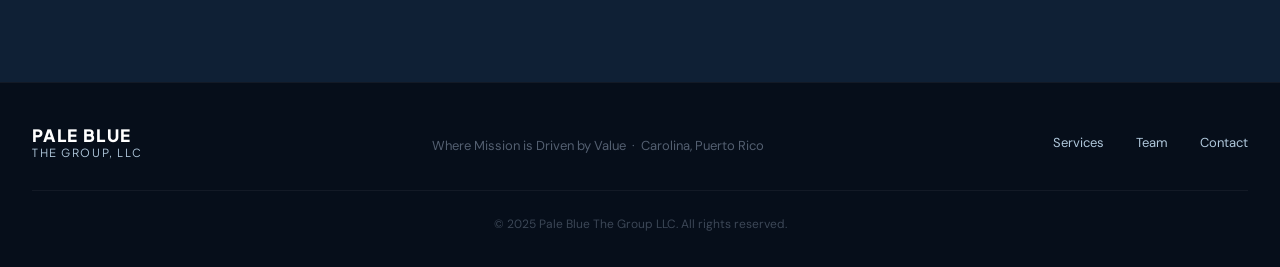
==== commit fc6af4aa: "Update index.html" ====
--- a/index.html
+++ b/index.html
@@ -1350,7 +1350,7 @@
 <!-- Edgar -->
 <article class="team-card reveal">
   <div class="team-avatar" aria-label="Edgar Millan Guevarez">
-    <img src="https://media.licdn.com/dms/image/v2/D4E03AQHZ1wgPfGq64w/profile-displayphoto-scale_200_200/B4EZxo7d_bI4AY-/0/1771286946417?e=1776902400&v=beta&t=FxywHYYLv4qy3B3vqzvC6BtiJZ18zmvYuqC5lZGCMWs" alt="Edgar Millan Guevarez" style="width:100%; height:100%; object-fit:cover; transform:scale(1.15);">
+    <img src="https://media.licdn.com/dms/image/v2/D4E03AQHZ1wgPfGq64w/profile-displayphoto-scale_200_200/B4EZxo7d_bI4AY-/0/1771286946417?e=1776902400&v=beta&t=FxywHYYLv4qy3B3vqzvC6BtiJZ18zmvYuqC5lZGCMWs" alt="Edgar Millan Guevarez" style="width:100%; height:100%; object-fit:cover; transform:scale(1.5);">
   </div>
 
   <h3 class="team-name">Edgar Millan Guevarez</h3>
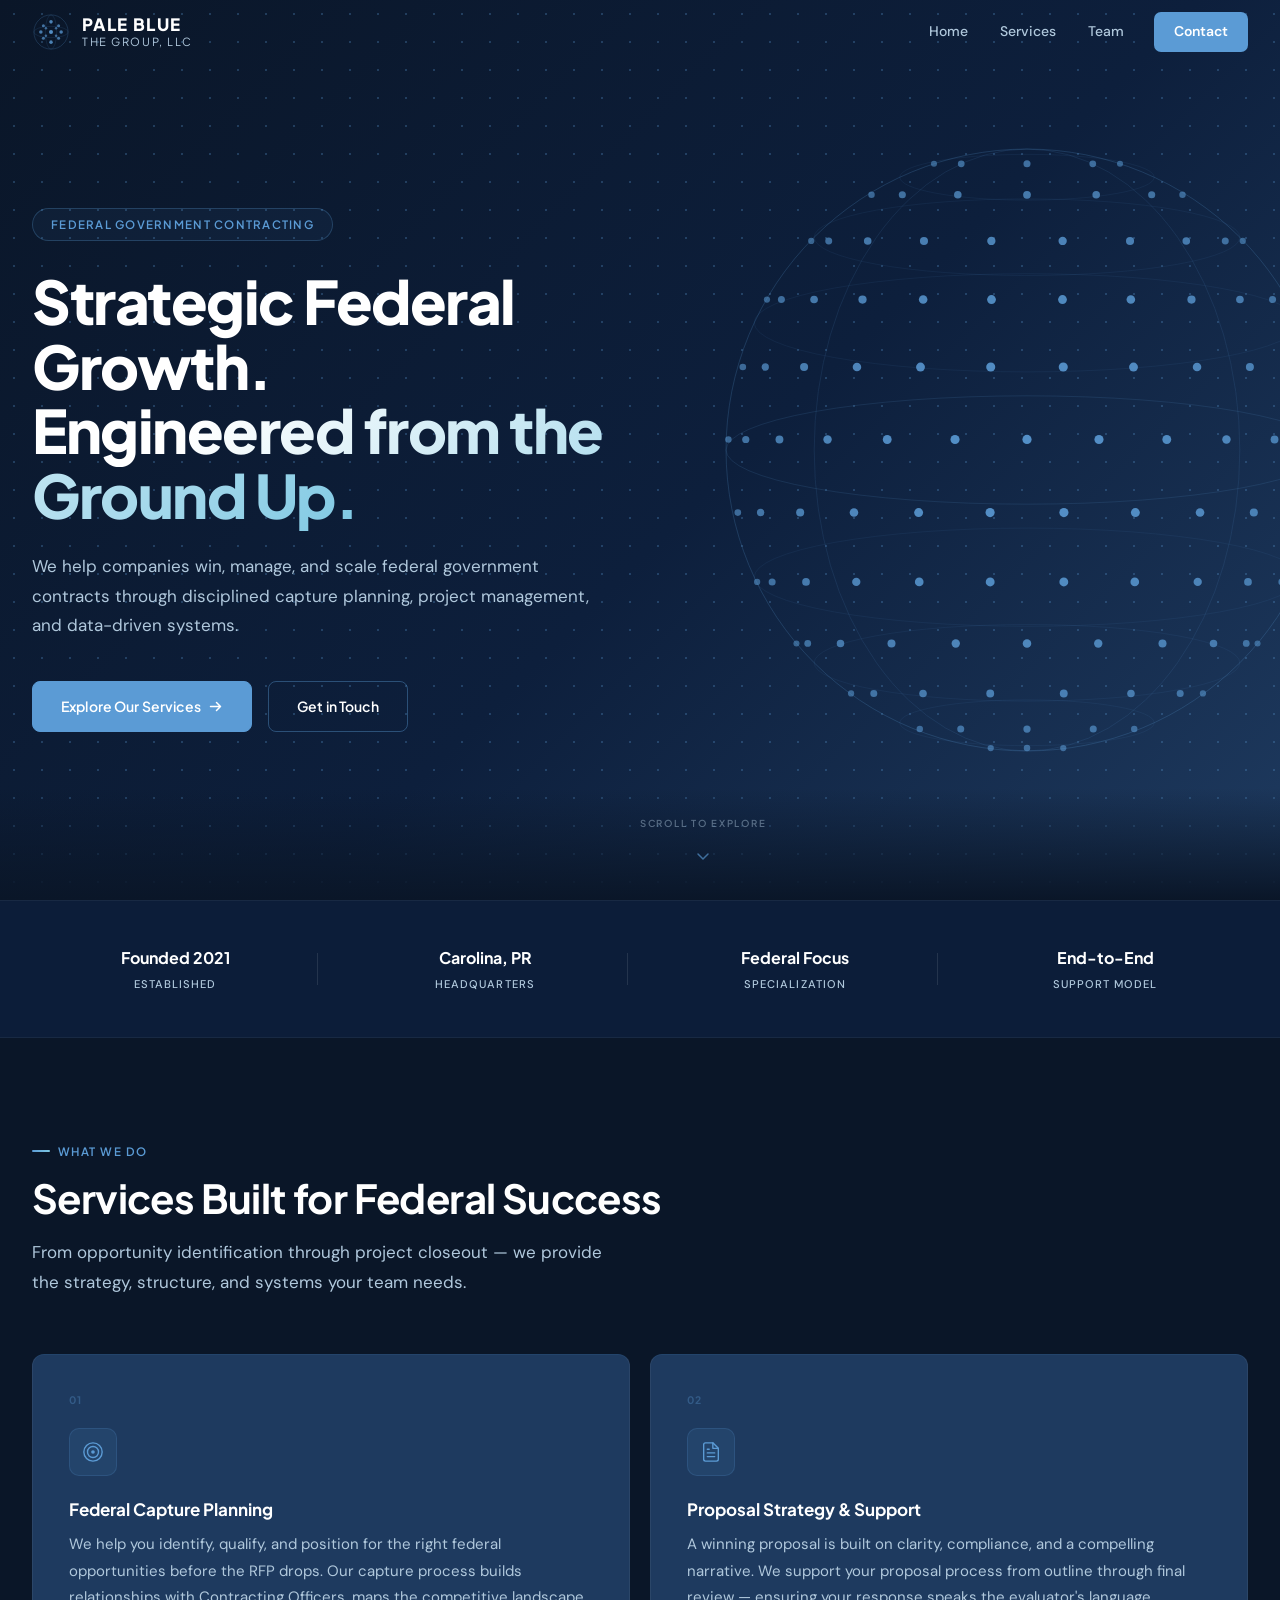
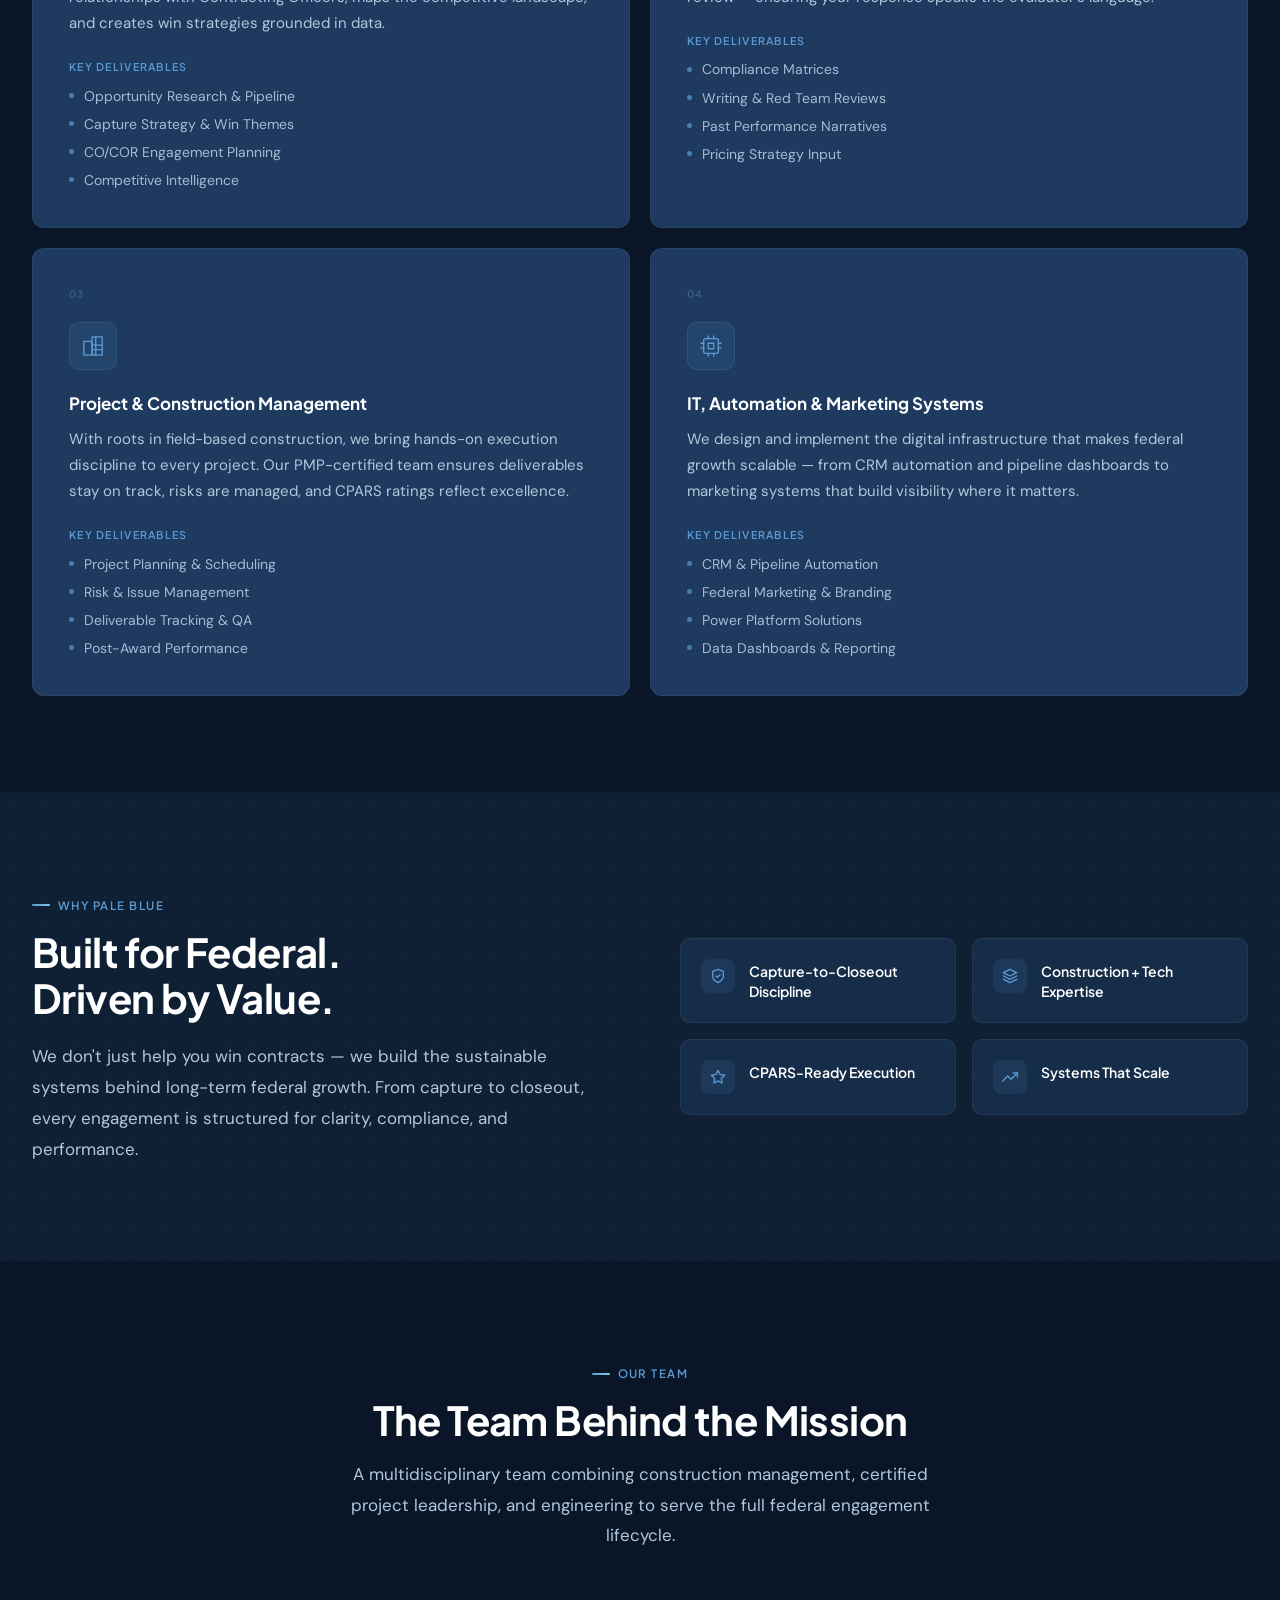
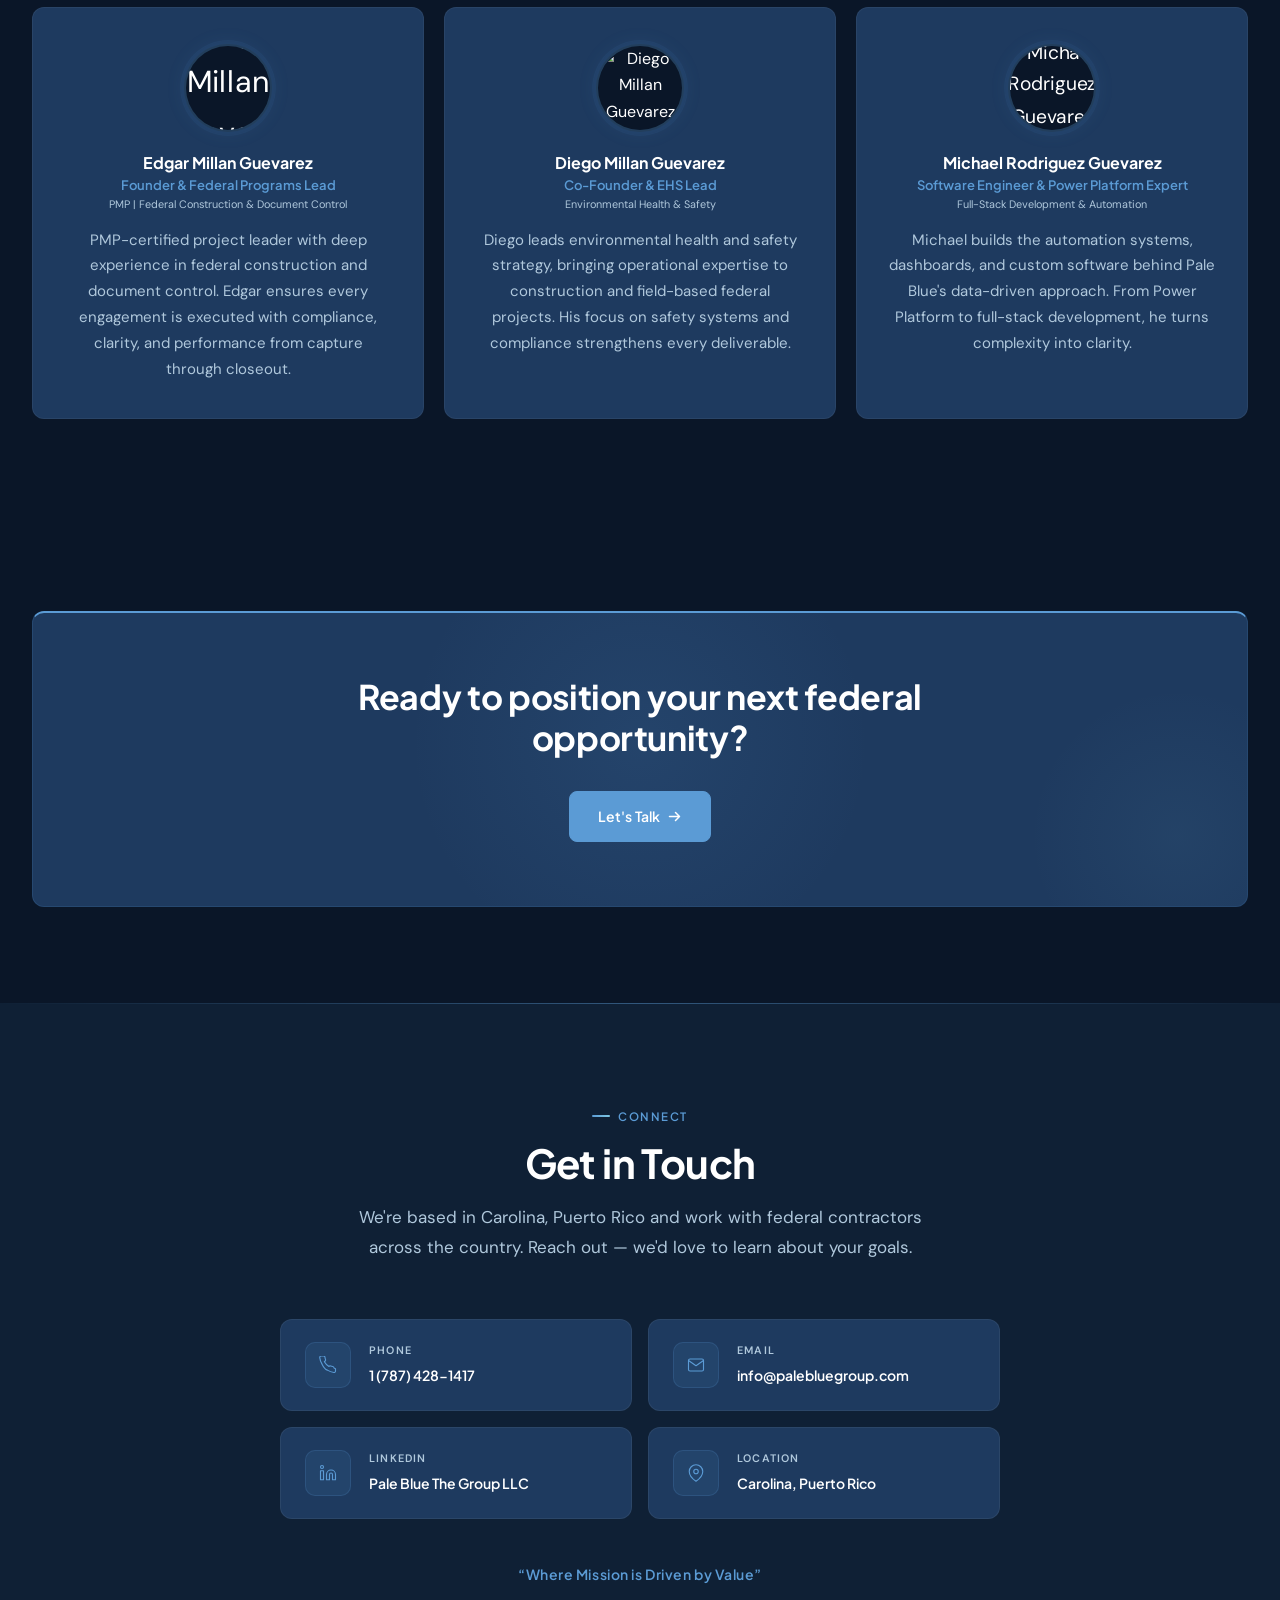
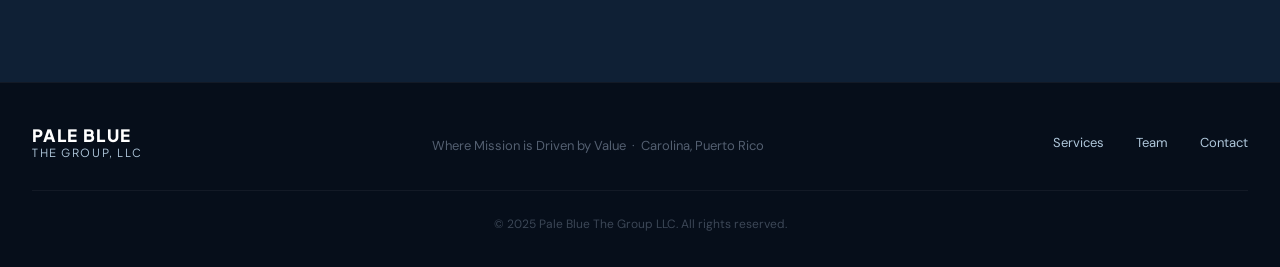
==== commit 9d279fa5: "Update index.html" ====
--- a/index.html
+++ b/index.html
@@ -1350,7 +1350,9 @@
 <!-- Edgar -->
 <article class="team-card reveal">
   <div class="team-avatar" aria-label="Edgar Millan Guevarez">
-    <img src="https://media.licdn.com/dms/image/v2/D4E03AQHZ1wgPfGq64w/profile-displayphoto-scale_200_200/B4EZxo7d_bI4AY-/0/1771286946417?e=1776902400&v=beta&t=FxywHYYLv4qy3B3vqzvC6BtiJZ18zmvYuqC5lZGCMWs" alt="Edgar Millan Guevarez" style="width:100%; height:100%; object-fit:cover; transform:scale(1.5);">
+    <img src="https://media.licdn.com/dms/image/v2/D4E03AQHZ1wgPfGq64w/profile-displayphoto-scale_200_200/B4EZxo7d_bI4AY-/0/1771286946417?e=1776902400&v=beta&t=FxywHYYLv4qy3B3vqzvC6BtiJZ18zmvYuqC5lZGCMWs" alt="Edgar Millan Guevarez" 
+      style="width:100%; height:100%; object-fit:cover; transform:scale(1.90);"
+      >
   </div>
 
   <h3 class="team-name">Edgar Millan Guevarez</h3>
@@ -1370,7 +1372,9 @@
 <!-- Diego -->
 <article class="team-card reveal reveal-d2">
   <div class="team-avatar" aria-label="Diego Millan Guevarez">
-    <img src="https://media.licdn.com/dms/image/v2/D5603AQHAeKNRCP71Sw/profile-displayphoto-shrink_200_200/profile-displayphoto-shrink_200_200/0/1725915538909?e=1776902400&v=beta&t=tNsnLhVEeYPml-cSXdU-D11dF2dkMvq5mzcgUnRbklw" alt="Diego Millan Guevarez"  >
+    <img src="https://media.licdn.com/dms/image/v2/D5603AQHAeKNRCP71Sw/profile-displayphoto-shrink_200_200/profile-displayphoto-shrink_200_200/0/1725915538909?e=1776902400&v=beta&t=tNsnLhVEeYPml-cSXdU-D11dF2dkMvq5mzcgUnRbklw" alt="Diego Millan Guevarez"  
+    style="width:100%; height:100%; object-fit:cover; transform:scale(1);"  
+      >
   </div>
 
   <h3 class="team-name">Diego Millan Guevarez</h3>
@@ -1393,6 +1397,7 @@
     <img 
       src="https://media.licdn.com/dms/image/v2/D4E03AQERsrxj6aJCyg/profile-displayphoto-scale_100_100/B4EZlfXqYfHoAc-/0/1758241663573?e=1776902400&v=beta&t=yz5f31l0U_dvWHkOPEiv9sJBNhabEu9UDCadog4nsz0"
       alt="Michael Rodriguez Guevarez"
+      style="width:100%; height:100%; object-fit:cover; transform:scale(1.20);"
     />
   </div>
 
